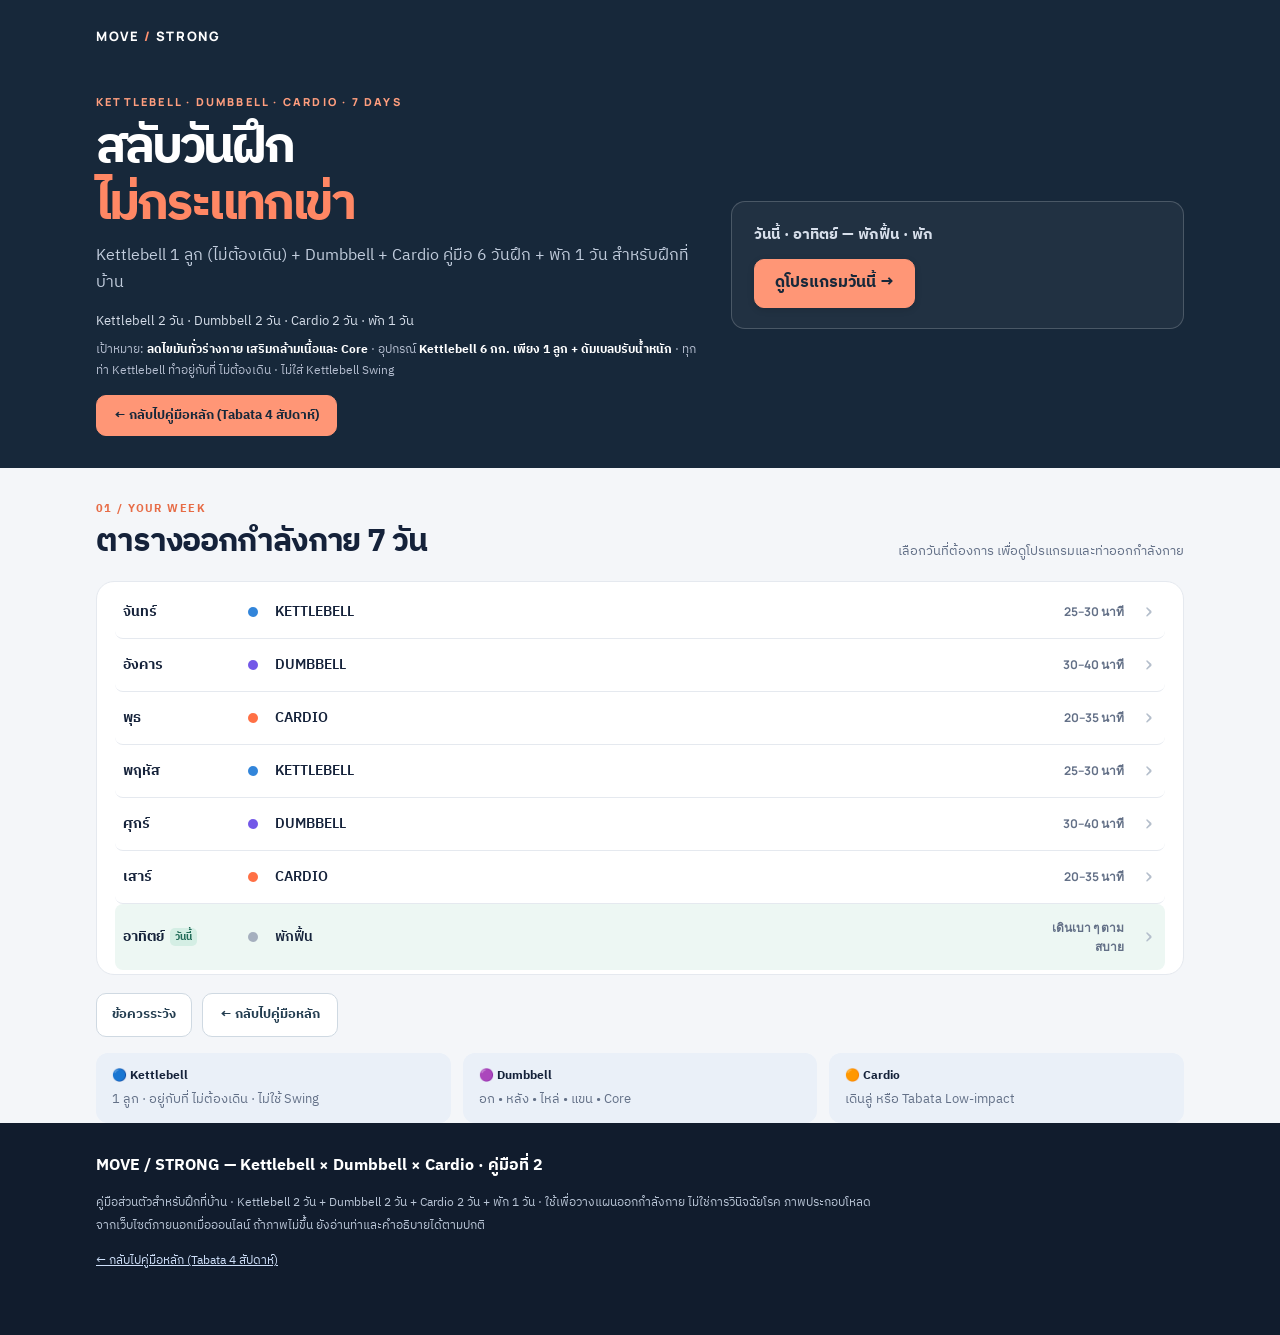
==== guide2.html @ 4c33f63f "feat: add Kettlebell/Dumbbell/Cardio guide page Reuse the main guide UI and styles for a second 7-da" ====
<!DOCTYPE html>
<html lang="th">
<head>
<meta charset="UTF-8"/>
<meta name="viewport" content="width=device-width, initial-scale=1"/>
<meta name="theme-color" content="#17283a"/>
<link rel="icon" type="image/svg+xml" href="favicon.svg"/>
<meta name="description" content="คู่มือ Kettlebell 1 ลูก (ไม่ต้องเดิน) × Dumbbell × Cardio แบบสลับวัน 6 วันฝึก + พัก 1 วัน พร้อมภาพท่า วิธีทำ และลิงก์แผนของวันนี้"/>
<title>KETTLEBELL 1 ลูก (ไม่ต้องเดิน) × DUMBBELL × CARDIO — คู่มือที่ 2</title>
<link rel="stylesheet" href="styles.css"/>
<style>
.mini-title{font-size:11px;font-weight:800;letter-spacing:.08em;text-transform:uppercase;color:#5b6c81;margin:12px 0 0}
.steps{margin:6px 0 0;padding-left:18px;font-size:12.5px;color:#485568;line-height:1.6}
.steps li{padding:2px 0}
.pill-teal{background:#e5f4f0;color:#1c6d63}
</style>
</head>
<body>
<header class="header"><div class="shell"><nav class="nav"><div class="brand">MOVE<span> / </span>STRONG</div><div class="navlinks"><a href="#weekly">ตารางสัปดาห์</a><a href="#kettlebell">Kettlebell</a><a href="#dumbbell">Dumbbell</a><a href="#cardio">Cardio</a><a href="index.html">← คู่มือหลัก</a></div></nav><div class="hero"><div class="hero-copy"><div class="eyebrow">KETTLEBELL · DUMBBELL · CARDIO · 7 DAYS</div><h1>สลับวันฝึก<br/><em>ไม่กระแทกเข่า</em></h1><p class="lead">Kettlebell 1 ลูก (ไม่ต้องเดิน) + Dumbbell + Cardio คู่มือ 6 วันฝึก + พัก 1 วัน สำหรับฝึกที่บ้าน</p><p class="weekly-summary">Kettlebell 2 วัน · Dumbbell 2 วัน · Cardio 2 วัน · พัก 1 วัน</p><div class="hero-bottom">เป้าหมาย: <b>ลดไขมันทั่วร่างกาย เสริมกล้ามเนื้อและ Core</b> · อุปกรณ์ <b>Kettlebell 6 กก. เพียง 1 ลูก + ดัมเบลปรับน้ำหนัก</b> · ทุกท่า Kettlebell ทำอยู่กับที่ ไม่ต้องเดิน · ไม่ใส่ Kettlebell Swing</div><a class="guide-link" href="index.html">← กลับไปคู่มือหลัก (Tabata 4 สัปดาห์)</a></div><div class="today-action" id="today-action" hidden><div class="today-label" id="today-label"></div><button type="button" class="today-button" id="today-button">ดูโปรแกรมวันนี้ →</button></div></div></div></header>
<main class="shell">
<div class="day-controls" id="day-controls" hidden><button type="button" class="back-button" id="back-to-week">← ตารางสัปดาห์</button></div>

<section class="section" id="weekly"><div class="section-heading"><div><div class="kicker">01 / Your week</div><h2>ตารางออกกำลังกาย 7 วัน</h2></div><div class="heading-note">เลือกวันที่ต้องการ เพื่อดูโปรแกรมและท่าออกกำลังกาย</div></div><div class="surface schedule"><a class="week-row" href="#kettlebell"><span class="wd">จันทร์<span class="today-badge" hidden>วันนี้</span></span><span class="dot blue"></span><span class="act">KETTLEBELL</span><span class="dur">25–30 นาที</span><span class="arrow" aria-hidden="true">›</span></a><a class="week-row" href="#dumbbell"><span class="wd">อังคาร<span class="today-badge" hidden>วันนี้</span></span><span class="dot violet"></span><span class="act">DUMBBELL</span><span class="dur">30–40 นาที</span><span class="arrow" aria-hidden="true">›</span></a><a class="week-row" href="#cardio"><span class="wd">พุธ<span class="today-badge" hidden>วันนี้</span></span><span class="dot orange"></span><span class="act">CARDIO</span><span class="dur">20–35 นาที</span><span class="arrow" aria-hidden="true">›</span></a><a class="week-row" href="#kettlebell"><span class="wd">พฤหัส<span class="today-badge" hidden>วันนี้</span></span><span class="dot blue"></span><span class="act">KETTLEBELL</span><span class="dur">25–30 นาที</span><span class="arrow" aria-hidden="true">›</span></a><a class="week-row" href="#dumbbell"><span class="wd">ศุกร์<span class="today-badge" hidden>วันนี้</span></span><span class="dot violet"></span><span class="act">DUMBBELL</span><span class="dur">30–40 นาที</span><span class="arrow" aria-hidden="true">›</span></a><a class="week-row" href="#cardio"><span class="wd">เสาร์<span class="today-badge" hidden>วันนี้</span></span><span class="dot orange"></span><span class="act">CARDIO</span><span class="dur">20–35 นาที</span><span class="arrow" aria-hidden="true">›</span></a><a class="week-row" href="#safety"><span class="wd">อาทิตย์<span class="today-badge" hidden>วันนี้</span></span><span class="dot gray"></span><span class="act">พักฟื้น</span><span class="dur">เดินเบา ๆ ตามสบาย</span><span class="arrow" aria-hidden="true">›</span></a></div><div class="home-links" id="home-links"><button type="button" data-info="safety">ข้อควรระวัง</button><a class="guide-link dark" href="index.html">← กลับไปคู่มือหลัก</a></div><div class="info-strip"><div class="mini"><b>🔵 Kettlebell</b><span>1 ลูก · อยู่กับที่ ไม่ต้องเดิน · ไม่ใช้ Swing</span></div><div class="mini"><b>🟣 Dumbbell</b><span>อก • หลัง • ไหล่ • แขน • Core</span></div><div class="mini"><b>🟠 Cardio</b><span>เดินลู่ หรือ Tabata Low-impact</span></div></div></section>

<section class="section" id="kettlebell"><div class="section-heading"><div><div class="kicker">02 / Monday & Thursday</div><h2>Kettlebell · จันทร์ / พฤหัส</h2></div><div class="heading-note">ใช้ Kettlebell 6 กก. เพียง 1 ลูก ทุกท่าทำอยู่กับที่ ไม่ต้องเดิน ไม่ใช้ Kettlebell Swing · 4 ท่า · 25–30 นาที</div></div><div class="tabata-summary"><div class="timing-card"><h3>กฎการเล่นวันเวท</h3><p><b>ก่อนเล่น:</b> วอร์มอัป 5 นาที เช่น เดินอยู่กับที่ หมุนไหล่ และทำ Hip Hinge เปล่า</p><p><b>ระหว่างเล่น:</b> พัก 60–90 วินาทีระหว่างเซต และ 60–90 วินาทีระหว่างท่า</p><p><b>น้ำหนัก:</b> เลือกให้จบเซตโดยยังเหลือแรงทำเพิ่มได้ราว 2 ครั้ง และควบคุมท่าได้</p><p><b>หลังเล่น:</b> ผ่อนจังหวะ 3–5 นาที ดื่มน้ำตามเหมาะสม</p></div><div class="round-card"><h3>วิธีนับเซตให้ตรงกัน</h3><p><b>ท่าสองข้าง:</b> Row หรือ Suitcase Hold ให้ทำขวาครบและซ้ายครบก่อน จึงนับเป็น 1 เซต</p><p><b>Dead Bug:</b> สลับแขนและขาตรงข้าม ขวา 1 + ซ้าย 1 = ข้างละ 1 ครั้ง</p><p><b>ทุกท่า:</b> ไม่ต้องรีบทำให้ครบเวลา หากปวดข้อหรือหลังผิดปกติให้หยุดท่านั้น</p></div></div><div class="cards"><article class="move-card" id="kb-1"><div class="photo"><div class="image-fallback"><span aria-hidden="true">🏋️</span><b>Goblet Squat</b></div><img loading="lazy" src="https://www.mensjournal.com/.image/NDI6MDAwMDAwMDAxMDc4NjQy/goblet-squat-1.jpg?io=1&amp;profile=default" alt="ภาพตัวอย่างท่า Goblet Squat" onerror="this.style.display='none'" referrerpolicy="no-referrer"/><a class="photo-credit" target="_blank" rel="noopener" href="https://www.mensjournal.com/health-fitness/the-only-functional-workout-you-ll-ever-need-20150303">ที่มาภาพ ↗</a></div><div class="move-body"><div class="index-line"><span class="move-index">1</span><span class="pill pill-violet">3 เซต × 10–12 ครั้ง</span><span class="pill pill-teal">ลง 2 วิ / ขึ้น 1–2 วิ</span></div><h3>Goblet Squat</h3><div class="subname">สควอตถือ Kettlebell หน้าอก</div><p class="mini-title">วิธีทำทีละขั้น</p><ol class="steps"><li>ยืนแยกเท้าประมาณความกว้างไหล่ ถือ Kettlebell 6 กก. ด้วยสองมือชิดหน้าอก</li><li>ดันสะโพกไปด้านหลัง งอเข่าและย่อตัวลงอย่างควบคุม</li><li>ดันพื้นกลับมายืนตรง แล้วเริ่มครั้งถัดไป</li></ol><p class="tip"><b>จุดที่ต้องระวัง</b> ย่อลึกเท่าที่เข่าไม่เจ็บ หลังอยู่แนวกลาง ไม่เด้งตัวตอนลุก</p></div></article><article class="move-card" id="kb-2"><div class="photo"><div class="image-fallback"><span aria-hidden="true">🌉</span><b>Kettlebell Glute Bridge</b></div><img loading="lazy" src="https://images-bonnier.imgix.net/files/ifo/production/20220830144707/bridge.jpg?auto=compress%2Cformat&amp;w=1024" alt="ภาพตัวอย่างท่า Kettlebell Glute Bridge" onerror="this.style.display='none'" referrerpolicy="no-referrer"/><a class="photo-credit" target="_blank" rel="noopener" href="https://iform.se/ga-ner-i-vikt/platt-mage/sanningen-om-den-platta-magen">ที่มาภาพ ↗</a></div><div class="move-body"><div class="index-line"><span class="move-index">2</span><span class="pill pill-violet">3 เซต × 12 ครั้ง</span><span class="pill pill-teal">ค้างด้านบน 2 วินาที</span></div><h3>Kettlebell Glute Bridge</h3><div class="subname">สะพานสะโพกพร้อมน้ำหนัก</div><p class="mini-title">วิธีทำทีละขั้น</p><ol class="steps"><li>นอนหงาย ชันเข่า เท้าวางเต็มพื้น และวาง Kettlebell บริเวณสะโพกโดยใช้มือจับไว้ตลอด</li><li>เกร็งกล้ามเนื้อก้นแล้วยกสะโพกขึ้น จนไหล่–สะโพก–เข่าอยู่ใกล้แนวเดียวกัน</li><li>ค้าง 2 วินาที หายใจตามปกติ แล้วลดสะโพกลงช้า ๆ</li></ol><p class="tip"><b>จุดที่ต้องระวัง</b> ใช้ผ้ารองบริเวณสะโพกได้ หากเจ็บเข่าหรือเอวให้เอาน้ำหนักออกก่อน ไม่แอ่นเอว</p></div></article><article class="move-card" id="kb-3"><div class="photo"><div class="image-fallback"><span aria-hidden="true">🧍</span><b>Suitcase Hold</b></div><img loading="lazy" src="https://programme.app/static/be707839c7429479380584673ba3e8fc/74fd5/kb_suitcase_hold.jpg" alt="ตัวอย่าง Suitcase Hold ยืนถือ Kettlebell 1 ลูกข้างลำตัวโดยไม่เดิน" onerror="this.style.display='none'" referrerpolicy="no-referrer"/><a class="photo-credit" target="_blank" rel="noopener" href="https://programme.app/resources/8-core-anti-rotation-exercises-to-add-to-your-workouts">ที่มาภาพ ↗</a></div><div class="move-body"><div class="index-line"><span class="move-index">3</span><span class="pill pill-violet">3 เซต × 20–30 วิ/ข้าง</span><span class="pill pill-teal">ขวา + ซ้าย = 1 เซต</span></div><h3>Suitcase Hold (ยืนถืออยู่กับที่)</h3><div class="subname">ถือ Kettlebell ข้างเดียวโดยยืนอยู่กับที่ ไม่ต้องเดิน</div><p class="mini-title">วิธีทำทีละขั้น</p><ol class="steps"><li>ยืนแยกเท้าประมาณความกว้างสะโพกบนพื้นราบ ยก Kettlebell 1 ลูกขึ้นถือด้วยมือขวาข้างลำตัว มือซ้ายปล่อยสบาย</li><li>ยืนนิ่ง ไม่ต้องก้าวเดิน รักษาไหล่ทั้งสองข้างให้เสมอกัน ตัวตรง และเกร็งหน้าท้องเพียงพอที่จะไม่เอียงตัว หายใจตามปกติ</li><li>ค้าง 20–30 วินาที แล้ววางลงอย่างควบคุม สลับไปถือด้วยมือซ้ายอีก 20–30 วินาที นับครบสองข้างเป็น 1 เซต</li></ol><p class="tip"><b>จุดที่ต้องระวัง</b> ไม่เอียงเอว ไม่ยักไหล่ ไม่กลั้นหายใจ หากปวดเอวให้หยุดหรือลดระยะเวลา ใช้พื้นที่แค่ยืนได้หนึ่งจุด</p></div></article><article class="move-card" id="kb-4"><div class="photo"><div class="image-fallback"><span aria-hidden="true">🦵</span><b>Standing Calf Raise</b></div><img loading="lazy" src="https://images.bonnier.cloud/files/ifo/production/6c.jpg?fit=crop&amp;max-h=630&amp;max-w=1200" alt="ตัวอย่าง Standing Calf Raise โดยถือ Kettlebell เพียง 1 ลูก" onerror="this.style.display='none'" referrerpolicy="no-referrer"/><a class="photo-credit" target="_blank" rel="noopener" href="https://iform.se/traning/onlinetraning/ovningar/hallyft-kettlebell-plus-size-traning">ที่มาภาพ ↗</a></div><div class="move-body"><div class="index-line"><span class="move-index">4</span><span class="pill pill-violet">2 เซต × 15 ครั้ง</span><span class="pill pill-teal">ค้างด้านบน 1 วินาที</span></div><h3>Standing Calf Raise</h3><div class="subname">เขย่งน่องถือ Kettlebell</div><p class="mini-title">วิธีทำทีละขั้น</p><ol class="steps"><li>ยืนบนพื้นเรียบ มือหนึ่งถือ Kettlebell อีกมือแตะผนังหรือโต๊ะมั่นคงเพื่อทรงตัว</li><li>ค่อย ๆ เขย่งส้นเท้าขึ้นโดยลงน้ำหนักที่หน้าเท้า</li><li>ค้าง 1 วินาที แล้วลดส้นลงช้า ๆ</li></ol><p class="tip"><b>จุดที่ต้องระวัง</b> ใช้ Kettlebell แค่ 1 ลูกและยืนบนพื้นเรียบทั้งสองเท้า มือว่างแตะผนังเพื่อทรงตัวได้ ไม่ล็อกเข่า</p></div></article></div><p class="flowline"><b>ลำดับ:</b> Goblet Squat → Kettlebell Glute Bridge → Suitcase Hold (ยืนถืออยู่กับที่) → Standing Calf Raise · พัก 60–90 วิระหว่างเซตและท่า · รวม 25–30 นาที</p></section>

<section class="section" id="dumbbell"><div class="section-heading"><div><div class="kicker">03 / Tuesday & Friday</div><h2>Dumbbell · อังคาร / ศุกร์</h2></div><div class="heading-note">ช่วงบนและ Core ใช้ดัมเบลปรับน้ำหนัก ไม่ต้องมีม้านั่ง · 5 ท่า · 30–40 นาที</div></div><div class="cards"><article class="move-card" id="db-1"><div class="photo"><div class="image-fallback"><span aria-hidden="true">💪</span><b>Dumbbell Floor Press</b></div><img loading="lazy" src="https://s.yimg.com/ny/api/res/1.2/JfT44n3sZjzqG4bWtDDLww--/YXBwaWQ9aGlnaGxhbmRlcjt3PTk2MDtoPTgzMDtjZj13ZWJw/https%3A/media.zenfs.com/en/men_s_journal_718/c9712bd3602afee0f9f8dc8306654353" alt="ภาพตัวอย่างท่า Dumbbell Floor Press" onerror="this.style.display='none'" referrerpolicy="no-referrer"/><a class="photo-credit" target="_blank" rel="noopener" href="https://www.yahoo.com/lifestyle/8-best-chest-exercises-dont-003837529.html">ที่มาภาพ ↗</a></div><div class="move-body"><div class="index-line"><span class="move-index">1</span><span class="pill pill-violet">3 เซต × 10–12 ครั้ง</span><span class="pill pill-teal">ขึ้น 1–2 วิ / ลง 2 วิ</span></div><h3>Dumbbell Floor Press</h3><div class="subname">ดันอกด้วยดัมเบลบนพื้น</div><p class="mini-title">วิธีทำทีละขั้น</p><ol class="steps"><li>นั่งถือดัมเบลไว้ใกล้หน้าอกแล้วเอนลงนอนหงายบนเสื่ออย่างระมัดระวัง</li><li>งอศอกให้ต้นแขนแตะพื้นเบา ๆ ตั้งข้อมือให้ตรง</li><li>ดันดัมเบลขึ้นเหนืออก แล้วลดลงช้า ๆ จนต้นแขนแตะพื้นอีกครั้ง</li></ol><p class="tip"><b>จุดที่ต้องระวัง</b> ไม่กางศอกออกตั้งฉากกับลำตัว ไม่แอ่นเอว และวางดัมเบลอย่างปลอดภัยเมื่อเสร็จ</p></div></article><article class="move-card" id="db-2"><div class="photo"><div class="image-fallback"><span aria-hidden="true">🏋️</span><b>One-arm Dumbbell Row</b></div><img loading="lazy" src="https://cdn.thehinh.com/2021/06/ingle-Arm-Dumbbell-Rows.webp" alt="ภาพตัวอย่างท่า One-arm Dumbbell Row" onerror="this.style.display='none'" referrerpolicy="no-referrer"/><a class="photo-credit" target="_blank" rel="noopener" href="https://www.thehinh.com/2021/06/bai-tap-lung-cho-nu-tai-nha.html">ที่มาภาพ ↗</a></div><div class="move-body"><div class="index-line"><span class="move-index">2</span><span class="pill pill-violet">3 เซต × 10–12 ครั้ง/ข้าง</span><span class="pill pill-teal">ค้างด้านบน 1 วินาที</span></div><h3>One-arm Dumbbell Row</h3><div class="subname">ดึงหลังด้วยดัมเบลทีละข้าง ไม่ใช้ม้านั่ง</div><p class="mini-title">วิธีทำทีละขั้น</p><ol class="steps"><li>ยืนแยกเท้าหน้า–หลังเล็กน้อย พับตัวจากสะโพก หลังอยู่แนวกลาง</li><li>ถือดัมเบลมือขวา มือซ้ายวางพยุงต้นขาหน้า โดยไม่ทิ้งน้ำหนักลงบนเข่าจนเจ็บ</li><li>ดึงศอกเข้าหาสะโพก ค้าง 1 วินาที ลดลงช้า ๆ แล้วทำครบขวาก่อนสลับซ้าย</li></ol><p class="tip"><b>จุดที่ต้องระวัง</b> ขวาครบ + ซ้ายครบ = 1 เซต ไม่บิดลำตัว หากเอวเริ่มเจ็บให้หยุดหรือใช้มือพยุงเคาน์เตอร์มั่นคง</p></div></article><article class="move-card" id="db-3"><div class="photo"><div class="image-fallback"><span aria-hidden="true">🙆</span><b>Seated Shoulder Press</b></div><img loading="lazy" src="https://miro.medium.com/v2/resize%3Afit%3A1240/1%2AcN6K6UGVsq5pTW5yvUxF4A.png" alt="ภาพตัวอย่างท่า Seated Shoulder Press" onerror="this.style.display='none'" referrerpolicy="no-referrer"/><a class="photo-credit" target="_blank" rel="noopener" href="https://medium.com/make-gym-easy/beginners-guide-to-dumbbell-workouts-shoulder-press-how-to-7dc0926699a1">ที่มาภาพ ↗</a></div><div class="move-body"><div class="index-line"><span class="move-index">3</span><span class="pill pill-violet">2 เซต × 10 ครั้ง</span><span class="pill pill-teal">ขึ้น 1–2 วิ / ลง 2 วิ</span></div><h3>Seated Shoulder Press</h3><div class="subname">ดันไหล่ในท่านั่ง</div><p class="mini-title">วิธีทำทีละขั้น</p><ol class="steps"><li>นั่งบนเก้าอี้แข็งแรง เท้าวางเต็มพื้น ถือดัมเบลระดับไหล่</li><li>ดันแขนขึ้นเหนือศีรษะอย่างควบคุม โดยไม่ต้องกระแทกดัมเบลชนกัน</li><li>ค่อย ๆ ลดกลับลงระดับไหล่แล้วเริ่มครั้งต่อไป</li></ol><p class="tip"><b>จุดที่ต้องระวัง</b> ไม่แอ่นเอว ไม่กลั้นหายใจ เลือกน้ำหนักที่ยกได้โดยไม่เบ่งหนัก</p></div></article><article class="move-card" id="db-4"><div class="photo"><div class="image-fallback"><span aria-hidden="true">💪</span><b>Hammer Curl</b></div><img loading="lazy" src="https://weriselatam.com/wp-content/uploads/2020/09/Curl-martillo.jpg" alt="ภาพตัวอย่างท่า Hammer Curl" onerror="this.style.display='none'" referrerpolicy="no-referrer"/><a class="photo-credit" target="_blank" rel="noopener" href="https://weriselatam.com/we-workout/como-hacer-crecer-los-biceps/">ที่มาภาพ ↗</a></div><div class="move-body"><div class="index-line"><span class="move-index">4</span><span class="pill pill-violet">2 เซต × 12 ครั้ง</span><span class="pill pill-teal">ขึ้น 1–2 วิ / ลง 2 วิ</span></div><h3>Hammer Curl</h3><div class="subname">งอแขนท่าถือค้อน</div><p class="mini-title">วิธีทำทีละขั้น</p><ol class="steps"><li>ยืนหรือนั่งตัวตรง ถือดัมเบลข้างตัวโดยให้ฝ่ามือหันเข้าหาลำตัว</li><li>งอข้อศอก ยกดัมเบลเข้าหาหัวไหล่โดยศอกอยู่ใกล้สีข้าง</li><li>ค่อย ๆ ลดแขนลงจนกลับตำแหน่งเริ่มต้น</li></ol><p class="tip"><b>จุดที่ต้องระวัง</b> ไม่เหวี่ยงหลังหรือโยกตัวช่วยยก หากทำไม่ได้ให้ลดน้ำหนัก</p></div></article><article class="move-card" id="db-5"><div class="photo"><div class="image-fallback"><span aria-hidden="true">🪲</span><b>Dead Bug</b></div><img loading="lazy" src="https://i0.wp.com/www.muscleandfitness.com/wp-content/uploads/2016/03/DeadBug_CR__ACE_.jpg?crop=1&amp;h=614&amp;quality=86&amp;strip=all&amp;w=1090" alt="ภาพตัวอย่างท่า Dead Bug" onerror="this.style.display='none'" referrerpolicy="no-referrer"/><a class="photo-credit" target="_blank" rel="noopener" href="https://www.muscleandfitness.com/workouts/full-body-exercises/the-deadbug-exercise-how-to-benefits-variations/">ที่มาภาพ ↗</a></div><div class="move-body"><div class="index-line"><span class="move-index">5</span><span class="pill pill-violet">2 เซต × 8–10 ครั้ง/ข้าง</span><span class="pill pill-teal">สลับซ้าย–ขวาทุกครั้ง</span></div><h3>Dead Bug</h3><div class="subname">ฝึกหน้าท้องและควบคุมหลัง</div><p class="mini-title">วิธีทำทีละขั้น</p><ol class="steps"><li>นอนหงาย ยกแขนชี้ขึ้น งอสะโพกและเข่าประมาณ 90 องศา</li><li>เหยียดแขนขวากับขาซ้ายออกช้า ๆ โดยไม่ให้เอวแอ่น</li><li>กลับท่าเริ่มต้น แล้วเหยียดแขนซ้ายกับขาขวา สลับต่อเนื่อง</li></ol><p class="tip"><b>จุดที่ต้องระวัง</b> ไม่ต้องเหยียดขาต่ำมาก หากหลังเริ่มแอ่นให้ลดระยะเคลื่อนไหว นับครบทั้งสองข้างจึงได้ข้างละ 1 ครั้ง</p></div></article></div><p class="flowline"><b>ลำดับ:</b> Dumbbell Floor Press → One-arm Dumbbell Row → Seated Shoulder Press → Hammer Curl → Dead Bug · พัก 60–90 วิระหว่างเซต · รวม 30–40 นาที</p></section>

<section class="section" id="cardio"><div class="section-heading"><div><div class="kicker">04 / Wednesday & Saturday</div><h2>Cardio · พุธ / เสาร์</h2></div><div class="heading-note">เลือกเดินลู่หรือ Tabata Low-impact อย่างใดอย่างหนึ่งตามสภาพเข่าในวันนั้น</div></div><div class="surface walkcard"><div><div class="walk-kicker">Option A · เดินลู่ 25–35 นาที · ความเร็วหลัก</div><div class="walk-big">3.5 <small>km/h</small></div><div class="walk-small">ความชันเริ่ม 0% · ไม่ต้องใส่ถุงทรายข้อเท้า</div></div><div><ol class="walk-steps"><li><b>วอร์ม 5 นาที</b> — ความเร็ว 2.5–3.0 km/h</li><li><b>เดินหลัก 15–25 นาที</b> — เริ่มที่ 3.5 km/h แล้วเพิ่มตามระดับความเหนื่อยและความสบายของเข่า</li><li><b>คูลดาวน์ 5 นาที</b> — ความเร็ว 2.5–3.0 km/h</li></ol><p class="walk-small">พักระหว่างเซตและเปลี่ยนท่า 60–90 วินาที หากปวดข้อหรือหลังผิดปกติให้หยุดท่านั้น</p></div></div><div class="tabata-summary"><div class="timing-card"><h3>Option B · Tabata Low-impact 20/10</h3><div class="timing-digits"><span class="big-timing work">20<span style="font-size:.38em">s</span></span><span class="separator">/</span><span class="big-timing rest">10<span style="font-size:.38em">s</span></span></div><p>ทำท่าละ 20 วินาที แล้วพัก 10 วินาที ก่อนเปลี่ยนท่า จนครบ 4 ท่า แล้ววนอีกครั้ง = 1 รอบ 4 นาที</p></div><div class="round-card"><h3>วิธีจัดทั้งเซสชัน</h3><div class="rounds"><div class="r">5' วอร์ม</div><div class="r">4' × 2–3</div><div class="r">90" พักรอบ</div><div class="r">5' คูลดาวน์</div></div><p>ทำ 2–3 รอบ พักระหว่างรอบ 90 วินาที · ช่วงแรกใช้ระดับเหนื่อย 6–7/10 ไม่ใช่เร่งสุดแรง</p></div></div><p class="flowline"><b>ลำดับ 8 ช่วง:</b> Shadow Boxing → Step Touch → Fast March → Low-impact Jack → Shadow Boxing → Step Touch → Fast March → Low-impact Jack = 4 นาทีต่อรอบ</p><div class="cards"><article class="move-card" id="cardio-1"><div class="photo"><div class="image-fallback"><span aria-hidden="true">🥊</span><b>Shadow Boxing</b></div><img loading="lazy" src="https://www.dmoose.com/cdn/shop/articles/1_ae36aa9c-b204-4c4e-9516-e579152e3436.jpg?v=1653566963" alt="ภาพตัวอย่างท่า Shadow Boxing" onerror="this.style.display='none'" referrerpolicy="no-referrer"/><a class="photo-credit" target="_blank" rel="noopener" href="https://www.dmoose.com/blogs/biceps/shadow-boxing-drill">ที่มาภาพ ↗</a></div><div class="move-body"><div class="index-line"><span class="move-index">1</span><span class="pill pill-coral">20 วินาที</span><span class="pill pill-teal">พัก 10 วินาที</span></div><h3>Shadow Boxing</h3><div class="subname">ชกมวยลม</div><p class="mini-title">วิธีทำทีละขั้น</p><ol class="steps"><li>ยืนก้าวเท้าเล็กน้อย ยกหมัดทั้งสองใกล้ระดับคาง</li><li>ออกหมัดตรงซ้ายและขวาสลับกัน ดึงหมัดกลับทุกครั้ง</li><li>เพิ่มความเร็วของแขนโดยที่เท้ายังอยู่กับพื้นและลำตัวมั่นคง</li></ol><p class="tip"><b>จุดที่ต้องระวัง</b> ไม่ถือดัมเบลระหว่างชก ไม่บิดหัวเข่าหรือเอวแรง ๆ</p></div></article><article class="move-card" id="cardio-2"><div class="photo"><div class="image-fallback"><span aria-hidden="true">↔️</span><b>Step Touch</b></div><img loading="lazy" src="https://s3.amazonaws.com/prod.skimble/assets/2742516/image_iphone.jpg" alt="ภาพตัวอย่างท่า Step Touch" onerror="this.style.display='none'" referrerpolicy="no-referrer"/><a class="photo-credit" target="_blank" rel="noopener" href="https://www.skimble.com/exercises/85896-step-touch-how-to-do-exercise">ที่มาภาพ ↗</a></div><div class="move-body"><div class="index-line"><span class="move-index">2</span><span class="pill pill-coral">20 วินาที</span><span class="pill pill-teal">พัก 10 วินาที</span></div><h3>Step Touch</h3><div class="subname">ก้าวข้างสลับซ้าย–ขวา</div><p class="mini-title">วิธีทำทีละขั้น</p><ol class="steps"><li>ยืนตัวตรง ก้าวเท้าขวาออกด้านข้างหนึ่งช่วงก้าว</li><li>นำเท้าซ้ายมาแตะใกล้เท้าขวา แล้วก้าวเท้าซ้ายออกอีกด้าน</li><li>ทำซ้ำเป็นจังหวะ พร้อมแกว่งแขนช่วยให้หัวใจเต้นเร็วขึ้น</li></ol><p class="tip"><b>จุดที่ต้องระวัง</b> ไม่กระโดด ไม่ย่อลึก และลดความกว้างก้าวหากเข่าไม่สบาย</p></div></article><article class="move-card" id="cardio-3"><div class="photo"><div class="image-fallback"><span aria-hidden="true">🚶</span><b>Fast March</b></div><img loading="lazy" src="https://static.wixstatic.com/media/1836ac_6f4b399cb29b4e2d80bef3cad9ccad1b~mv2.jpg/v1/fill/w_1470%2Ch_980%2Cal_c%2Cq_85%2Cusm_0.66_1.00_0.01%2Cenc_avif%2Cquality_auto/1836ac_6f4b399cb29b4e2d80bef3cad9ccad1b~mv2.jpg" alt="ภาพตัวอย่างท่า Fast March" onerror="this.style.display='none'" referrerpolicy="no-referrer"/><a class="photo-credit" target="_blank" rel="noopener" href="https://www.trainwithdaveoc.com/blog/5-low-impact-cardio-moves-for-small-spaces">ที่มาภาพ ↗</a></div><div class="move-body"><div class="index-line"><span class="move-index">3</span><span class="pill pill-coral">20 วินาที</span><span class="pill pill-teal">พัก 10 วินาที</span></div><h3>Fast March</h3><div class="subname">เดินเร็วอยู่กับที่</div><p class="mini-title">วิธีทำทีละขั้น</p><ol class="steps"><li>ยืนตัวตรง เริ่มเดินย่ำเท้าอยู่กับที่</li><li>สลับยกเท้าขวา–ซ้ายให้เร็วขึ้น พร้อมแกว่งแขน</li><li>ยกเข่าแค่ระดับที่เข่าไม่เจ็บ ไม่ต้องยกสูงเหมือนภาพ</li></ol><p class="tip"><b>จุดที่ต้องระวัง</b> ลดความเร็วหรือความสูงของเข่าเมื่อรู้สึกกระแทกหรือเจ็บ</p></div></article><article class="move-card" id="cardio-4"><div class="photo"><div class="image-fallback"><span aria-hidden="true">🙆</span><b>Low-impact Jack</b></div><img loading="lazy" src="https://hips.hearstapps.com/hmg-prod/images/side-side-step-jack-64e78fd9ce02b.jpeg?crop=0.787xw%3A0.934xh%3B0.0782xw%2C0.0665xh&amp;resize=980%3A%2A" alt="ภาพตัวอย่างท่า Low-impact Jack" onerror="this.style.display='none'" referrerpolicy="no-referrer"/><a class="photo-credit" target="_blank" rel="noopener" href="https://www.runnersworld.com/training/a62490291/best-aerobic-exercises-for-seniors/">ที่มาภาพ ↗</a></div><div class="move-body"><div class="index-line"><span class="move-index">4</span><span class="pill pill-coral">20 วินาที</span><span class="pill pill-teal">พัก 10 วินาที</span></div><h3>Low-impact Jack</h3><div class="subname">ก้าวออกข้างพร้อมยกแขน ไม่กระโดด</div><p class="mini-title">วิธีทำทีละขั้น</p><ol class="steps"><li>ยืนเท้าชิดพอสบาย แขนอยู่ด้านข้าง</li><li>ก้าวเท้าขวาออกข้าง พร้อมยกแขนทั้งสองขึ้นเหนือศีรษะ</li><li>ก้าวเท้าขวากลับแล้วลดแขน จากนั้นทำกับเท้าซ้าย</li></ol><p class="tip"><b>จุดที่ต้องระวัง</b> ก้าวทีละข้าง เท้าไม่ลอยพร้อมกัน ไม่ใช่ Jumping Jack แบบกระโดด</p></div></article></div></section>

<section class="section" id="safety"><div class="section-heading"><div><div class="kicker">05 / Form & Safety</div><h2>ข้อควรจำก่อนเริ่ม</h2></div><div class="heading-note">เข่า · หลัง · ความดัน · เป้าหมายลดพุง</div></div><div class="surface safety"><h3>เข้มข้นได้ โดยไม่ต้องฝืนข้อเข่าและเอว</h3><ul><li><b>🦵 เข่า:</b> ทำ Squat ได้ แต่ย่อเท่าที่ไม่เจ็บ ไม่กระโดด และไม่ฝืนอาการปวดที่เพิ่มขึ้น หากมีเข่าบวม ล็อก หรือทรุดควรหยุดฝึกและรับการประเมิน</li><li><b>🧍 หลัง:</b> ยังไม่ใส่ Kettlebell Swing เพราะเคยปวดเอวจากท่านี้ รักษาหลังแนวกลาง ไม่เหวี่ยงน้ำหนัก หากมีอาการปวดแปลบหรือปวดร้าวให้หยุด</li><li><b>🫀 ความดัน:</b> หายใจออกตอนออกแรง หลีกเลี่ยงการกลั้นหายใจยกหนักหรือทำจนหมดแรง หากเจ็บหน้าอก เวียนศีรษะ หรือเหนื่อยผิดปกติ ให้หยุดและรับการประเมินทางการแพทย์</li><li><b>📉 เป้าหมายลดพุง:</b> การฝึก Core ช่วยเสริมกล้ามเนื้อ แต่การลดไขมันหน้าท้องต้องลดไขมันโดยรวมร่วมกับอาหารที่เหมาะสม ไม่จำเป็นต้อง Sit-up หรือใช้ Ab Roller ทุกวัน</li><li><b>🖼️ รูปประกอบ:</b> ใช้ภาพจากเว็บไซต์ออกกำลังกายจริงที่ลิงก์ไว้ใต้ภาพ โดยรูปบางภาพอาจแสดงท่าลึกกว่า ใช้ลูกน้ำหนักมากกว่า หรือใช้อุปกรณ์ต่างจากของคุณ ให้ยึดวิธีทำและข้อควรระวังในคู่มือนี้เป็นหลัก</li></ul></div><div class="hint">ความหนัก Tabata ในแผนนี้หมายถึงการใช้รูปแบบเวลา 20/10 ไม่ใช่การเร่งสุดแรง 100% และให้ยึดภาพรวมแผน 6 วันฝึก + พัก 1 วันเป็นหลัก</div></section>
</main>
<footer class="footer"><div class="shell"><b>MOVE / STRONG — Kettlebell × Dumbbell × Cardio · คู่มือที่ 2</b><p>คู่มือส่วนตัวสำหรับฝึกที่บ้าน · Kettlebell 2 วัน + Dumbbell 2 วัน + Cardio 2 วัน + พัก 1 วัน · ใช้เพื่อวางแผนออกกำลังกาย ไม่ใช่การวินิจฉัยโรค ภาพประกอบโหลดจากเว็บไซต์ภายนอกเมื่อออนไลน์ ถ้าภาพไม่ขึ้น ยังอ่านท่าและคำอธิบายได้ตามปกติ</p><p class="sources"><a href="index.html">← กลับไปคู่มือหลัก (Tabata 4 สัปดาห์)</a></p></div></footer>
<script src="guide2.js"></script>
</body></html>
---- styles.css ----
@import url('https://fonts.googleapis.com/css2?family=IBM+Plex+Sans+Thai:wght@400;500;600;700&family=Manrope:wght@500;600;700;800&display=swap');
:root{--navy:#111c2d;--ink:#15223a;--muted:#637087;--bg:#f4f6f9;--paper:#fff;--line:#e5e9ef;--orange:#ff7045;--v:#7358e8;--blue:#3285da;--green:#1e987b;--radius:18px}
*{box-sizing:border-box}html{scroll-behavior:smooth}body{margin:0;background:var(--bg);font-family:'IBM Plex Sans Thai',system-ui,sans-serif;color:var(--ink);line-height:1.68;-webkit-font-smoothing:antialiased}button,input,select{font:inherit}a{color:inherit;text-decoration:none}button{cursor:pointer}strong,b{font-weight:700}button:focus-visible,a:focus-visible,input:focus-visible{outline:3px solid #ffae8d;outline-offset:3px}
.shell{max-width:1140px;margin:auto;padding:0 26px}.header{background:#101b2e;color:#fff;position:relative;overflow:hidden}.header::before{content:'';position:absolute;width:570px;height:570px;right:-165px;top:-220px;background:radial-gradient(circle,#ff704544,transparent 70%);pointer-events:none}.header::after{content:'';position:absolute;width:500px;height:500px;left:-170px;bottom:-350px;background:radial-gradient(circle,#6c68ee32,transparent 65%)}.nav{display:flex;justify-content:space-between;align-items:center;padding:26px 0;position:relative;z-index:1}.brand{font-family:Manrope,sans-serif;letter-spacing:.12em;font-size:13px;font-weight:800}.brand span{color:#ff9270}.navlinks{display:flex;gap:18px;color:#c4cbd9;font-size:12px}.navlinks a:hover{color:white}
.hero{padding:48px 0 70px;position:relative;z-index:1}.eyebrow{font:800 11px Manrope,sans-serif;letter-spacing:.2em;text-transform:uppercase;color:#ff9e7e}.hero h1{font-size:clamp(38px,6vw,70px);line-height:1.14;letter-spacing:-.06em;margin:18px 0 16px;max-width:770px}.hero h1 em{color:#ff8764;font-style:normal}.lead{color:#c1ccdc;max-width:620px;font-size:16px;margin:0}.stats{display:flex;flex-wrap:wrap;gap:10px;margin:28px 0 0}.stat{border:1px solid #ffffff24;background:#ffffff0b;backdrop-filter:blur(6px);padding:13px 20px;border-radius:14px;min-width:146px}.stat .k{display:block;font:800 23px Manrope,sans-serif}.stat .l{display:block;font-size:11px;color:#bec6d6;margin-top:1px}.hero-bottom{margin-top:27px;font-size:12px;color:#b4bdcf}.hero-bottom b{color:white}
main{padding-bottom:70px}.section{margin-top:44px;scroll-margin-top:20px}.section-heading{display:flex;align-items:end;justify-content:space-between;gap:16px;margin-bottom:18px}.kicker{font-size:11px;font-weight:700;color:#e76c47;letter-spacing:.13em;text-transform:uppercase}.section h2{margin:3px 0 0;font-size:clamp(25px,3vw,32px);letter-spacing:-.035em;line-height:1.3}.heading-note{color:var(--muted);font-size:13px;max-width:390px;text-align:right}.surface{border:1px solid var(--line);background:white;box-shadow:0 8px 30px #1b355008;border-radius:var(--radius)}.schedule{padding:6px 22px}.week-row{display:grid;grid-template-columns:90px 12px 1fr 110px 15px;gap:15px;align-items:center;padding:14px 8px;border-bottom:1px solid var(--line);transition:background .2s}.week-row:last-child{border:0}.week-row:hover{background:#f6f8fc}.wd{font-size:14px;font-weight:700}.act{font-size:14px;font-weight:600}.dur{font:700 12px Manrope,sans-serif;color:var(--muted);text-align:right}.dot{width:10px;height:10px;border-radius:50%}.dot.orange{background:var(--orange)}.dot.violet{background:var(--v)}.dot.blue{background:var(--blue)}.dot.gray{background:#a5afbe}.arrow{color:#b4becb}
.info-strip{display:grid;grid-template-columns:repeat(3,1fr);gap:12px;margin-top:16px}.mini{background:#eaf0f8;border-radius:12px;padding:13px 16px;font-size:13px}.mini b{display:block;font-size:12px;margin-bottom:3px}.mini span{color:var(--muted)}
.tabata-summary{display:grid;grid-template-columns:1.05fr .95fr;gap:18px;margin-bottom:18px}.timing-card{background:#17273e;color:white;padding:24px;border-radius:18px}.timing-card h3{margin:0 0 12px;font-size:17px}.timing-digits{display:flex;align-items:center;gap:10px;margin-bottom:10px}.big-timing{font:800 clamp(25px,4vw,42px) Manrope,sans-serif}.separator{font-size:23px;color:#76869a}.timing-card .work{color:#ff9270}.timing-card .rest{color:#8fd9ca}.timing-card p{color:#c4cede;font-size:12px;margin:8px 0 0}.round-card{padding:23px;background:white;border:1px solid var(--line);border-radius:18px}.round-card h3{margin:0 0 11px;font-size:17px}.rounds{display:flex;align-items:center;gap:8px;margin:14px 0}.rounds .r{flex:1;text-align:center;padding:9px 6px;background:#f7f7fb;border:1px solid #ececf6;border-radius:9px;font:800 13px Manrope,sans-serif}.round-card p{font-size:12px;color:var(--muted);margin-bottom:0}
.hint{padding:14px 18px;background:#fff5ee;border:1px solid #ffe2d1;border-left:4px solid var(--orange);border-radius:13px;color:#75472e;font-size:13px;margin:16px 0}.hintsafe{background:#f0f8f6;border-color:#cde8df;border-left-color:var(--green);color:#285f51}
.cards{display:grid;grid-template-columns:repeat(2,minmax(0,1fr));gap:16px}.move-card{display:flex;min-height:200px;border-radius:17px;background:#fff;overflow:hidden;border:1px solid var(--line);box-shadow:0 8px 22px #16345106}.photo{width:41%;min-width:41%;position:relative;overflow:hidden;background:linear-gradient(135deg,#e4edfc,#e5f4ef);min-height:200px}.photo img{width:100%;height:100%;display:block;object-fit:contain;position:absolute;inset:0;z-index:1}.image-fallback{position:absolute;inset:0;display:flex;flex-direction:column;align-items:center;justify-content:center;gap:10px;text-align:center;padding:14px}.image-fallback span{font-size:55px;filter:grayscale(.15)}.image-fallback b{font:700 12px Manrope,sans-serif;color:#5b6c81}.photo-credit{position:absolute;bottom:8px;right:8px;background:#15223adf;color:white;font-size:10px;z-index:2;border-radius:5px;padding:3px 7px}.move-body{padding:20px 19px;flex:1}.index-line{display:flex;gap:10px;align-items:center;flex-wrap:wrap}.move-index{display:flex;align-items:center;justify-content:center;width:28px;height:28px;border:1px solid #dde2ec;border-radius:8px;color:#6b7487;font:800 13px Manrope,sans-serif}.pill{display:inline-block;padding:4px 10px;border-radius:20px;font:800 11px Manrope,sans-serif;white-space:nowrap}.pill-coral{background:#fff0e9;color:#d9633f}.pill-violet{background:#efeafd;color:#674fd1}.move-card h3{font:800 17px/1.25 Manrope,system-ui,sans-serif;letter-spacing:-.03em;margin:12px 0 2px}.subname{font-size:12px;font-weight:600;color:var(--muted)}.move-body p{font-size:12.5px;color:#485568;line-height:1.65;margin:12px 0 0}.move-body .tip{padding-top:9px;border-top:1px dashed #dde3ec;color:#75659e}
.flowline{font-size:12px;color:#556277;letter-spacing:.01em;margin:13px 0 0}.flowline b{color:#253756}.timer{background:#101c2e;color:white;padding:25px;border-radius:20px;display:grid;grid-template-columns:1fr 1fr;gap:28px;align-items:center;box-shadow:0 20px 45px #15223a1a;margin:18px 0 12px}.timer-left{display:flex;flex-direction:column;align-items:start}.timer-eyebrow{letter-spacing:.15em;text-transform:uppercase;font:800 11px Manrope,sans-serif;color:#f5a08a}.timer-name{font-size:18px;font-weight:700;min-height:31px;margin:8px 0 0}.timer-count{font:800 clamp(65px,9vw,110px)/1 Manrope,sans-serif;letter-spacing:-.07em;margin:9px 0}.timer-stage{font-size:13px;color:#b5c0d1}.timer-btns{display:flex;flex-wrap:wrap;gap:9px;margin:20px 0 0}.btn{border:0;border-radius:11px;padding:12px 18px;background:#ff7954;color:white;font-weight:800;font-size:13px}.btn.secondary{background:#304057;color:#e6ecf5}.timer-right{border-left:1px solid #ffffff22;padding-left:25px}.timer-right label{display:block;margin-bottom:7px;color:#c2cbd8;font-size:12px}.timer-right select{width:100%;background:#25334a;border:1px solid #42536b;color:white;border-radius:9px;padding:10px;margin-bottom:16px}.timer-right .status{font-size:12px;color:#d8deeb;min-height:39px}.progress{height:8px;background:#314057;border-radius:10px;overflow:hidden;margin-top:12px}.progress>div{height:100%;width:0%;background:#ff7954;transition:width .4s}.timer-small{font-size:11px;color:#acb9cc;margin:10px 0 0}
.training-notes{display:grid;grid-template-columns:repeat(3,1fr);gap:12px;margin:16px 0}.training-note{background:#f1edff;border-radius:13px;padding:15px;color:#5b4c92;font-size:12px}.training-note b{display:block;font-size:14px;color:#2c2456;margin-bottom:4px}.walkcard{display:grid;grid-template-columns:1fr 1.25fr;gap:25px;align-items:center;padding:27px}.walk-big{font:800 48px/1 Manrope,sans-serif;letter-spacing:-.05em;color:#1b4677}.walk-big small{font-size:16px;color:#6182a6;letter-spacing:0}.walk-kicker{font-size:12px;color:#6e7c92;margin-bottom:8px}.walk-steps{margin:0;padding-left:20px}.walk-steps li{padding:7px 0;font-size:13px}.walk-steps b{color:#2c6299}.walk-small{font-size:12px;color:#5b6f84;margin-top:13px}.progression{display:grid;grid-template-columns:repeat(4,1fr);gap:13px}.week-box{padding:18px;border-radius:14px;background:#fff;border:1px solid var(--line)}.week-box .label{font:800 13px Manrope,sans-serif;color:#e66c4d}.week-box b{display:block;font-size:14px;margin:8px 0 5px}.week-box p{font-size:12px;color:#66758b;margin:0}.safety{padding:20px 24px}.safety h3{margin:0 0 9px;font-size:16px}.safety ul{margin:0;padding-left:20px;font-size:13px;color:#4a5a6d}.safety li{margin:7px 0}.footer{background:#111c2d;color:#b9c5d6;padding:30px 0 50px}.footer b{color:white}.footer p{max-width:790px;font-size:12px;line-height:1.9}.sources a{color:#cfe0fa;text-decoration:underline}.action-bar{display:flex;gap:10px;flex-wrap:wrap;margin-top:20px}.action-bar button{border:1px solid #cfd8e4;background:white;padding:9px 15px;border-radius:9px;font-size:12px;color:#34465a}.checkline{display:flex;gap:9px;align-items:center;margin-top:14px;color:#536279;font-size:12px}.checkline input{width:17px;height:17px;accent-color:#f26f4c}.section-divider{height:1px;background:var(--line);margin-top:28px}
@media(max-width:850px){.cards{grid-template-columns:1fr}.photo{width:36%;min-width:36%}.tabata-summary{grid-template-columns:1fr 1fr}.navlinks{display:none}.progression{grid-template-columns:repeat(2,1fr)}}
@media(max-width:620px){.shell{padding:0 16px}.nav{padding:19px 0}.hero{padding:38px 0 48px}.hero h1{font-size:40px}.lead{font-size:14px}.stats{gap:8px}.stat{padding:10px 12px;min-width:calc(33.33% - 7px)}.stat .k{font-size:18px}.stat .l{font-size:9px}.section{margin-top:32px}.section-heading{display:block}.heading-note{text-align:left;margin-top:7px}.schedule{padding:5px 10px}.week-row{grid-template-columns:60px 8px 1fr 78px;gap:9px;padding:12px 4px}.week-row .arrow{display:none}.wd,.act{font-size:12px}.dur{font-size:10px}.info-strip,.training-notes{grid-template-columns:1fr}.tabata-summary{grid-template-columns:1fr}.cards{grid-template-columns:1fr}.move-card{min-height:180px}.move-body{padding:15px 13px}.photo{width:36%;min-width:36%;min-height:180px}.move-body h3{font-size:15px;margin-top:9px}.move-body p{font-size:11.5px;margin-top:9px}.move-index{width:23px;height:23px}.pill{font-size:10px}.timer{grid-template-columns:1fr;gap:16px;padding:20px}.timer-right{border-left:0;padding-left:0;border-top:1px solid #ffffff22;padding-top:20px}.walkcard{grid-template-columns:1fr;gap:14px}.walk-big{font-size:42px}.progression{grid-template-columns:repeat(2,1fr);gap:9px}.week-box{padding:13px}.week-box p{font-size:11px}.image-fallback span{font-size:38px}}
@media print{body{background:white;color:black}.header{background:#fff!important;color:#17233a;padding-bottom:0}.header::before,.header::after{display:none}.eyebrow,.hero h1 em{color:#a14935}.lead,.hero-bottom{color:#434a59}.stat{background:white;border-color:#cfd5e0}.stat .l{color:#555}.navlinks,.timer,.action-bar,.photo-credit{display:none!important}.section{break-inside:avoid}.move-card{break-inside:avoid;box-shadow:none}.cards{grid-template-columns:1fr 1fr}.section-heading{page-break-after:avoid}.footer{background:white;color:#444}}

.floating-timer[hidden]{display:none}.floating-timer{position:fixed;z-index:100;bottom:16px;left:50%;transform:translateX(-50%);width:min(520px,calc(100% - 24px));display:flex;align-items:center;gap:14px;padding:10px 14px;background:#101c2e;color:white;border:1px solid #42536b;border-radius:14px;box-shadow:0 8px 30px #0004}.floating-info{flex:1;min-width:0}.floating-info span{display:block;font-size:10px;color:#f5a08a}.floating-info strong{display:block;font-size:14px;overflow:hidden;text-overflow:ellipsis;white-space:nowrap}.floating-count{font:800 32px/1 Manrope,sans-serif;min-width:45px;text-align:center}.floating-timer .btn{white-space:nowrap;padding:9px 14px}@media(max-width:620px){.floating-timer{bottom:max(8px,env(safe-area-inset-bottom));gap:8px}.floating-info strong{font-size:12px}.floating-count{font-size:27px}.floating-timer .btn{padding:9px}}@media print{.floating-timer{display:none!important}}

.floating-timer{width:min(660px,calc(100% - 24px));padding:16px;gap:16px;flex-wrap:wrap}.floating-info span{font-size:12px}.floating-info strong{font-size:17px;white-space:normal}.floating-count{font-size:46px;min-width:62px}.floating-buttons{display:flex;gap:8px}.floating-timer .btn{padding:10px 14px}.floating-timer .btn:disabled{opacity:.45;cursor:default}@media(max-width:620px){.floating-timer{gap:10px;padding:12px}.floating-info strong{font-size:15px}.floating-count{font-size:40px}.floating-buttons{width:100%}.floating-buttons .btn{flex:1;padding:9px 4px}}

/* Day navigation and focused workout */
[hidden]{display:none!important}.header::before,.header::after{display:none}.header{background:#17283a}.hero{padding:28px 0 38px}.hero h1{font-size:clamp(34px,5vw,52px);margin:12px 0}.stats{margin-top:20px}.navlinks{display:none}.section{margin-top:32px}.surface,.move-card{box-shadow:none}.schedule{padding:4px 18px}.week-row{border-radius:8px}.day-controls{display:flex;justify-content:space-between;gap:12px;align-items:center;margin:24px 0 0}.back-button,.focus-button,.home-links button{border:1px solid #cfd9e2;border-radius:10px;background:#fff;color:#233d50;font-weight:700;padding:10px 15px}.focus-button{background:#24745f;color:#fff;border-color:#24745f}.home-links{display:flex;gap:10px;flex-wrap:wrap;margin-top:24px}.home-links button{font-size:13px}.view-active .hero{display:none}.view-active .nav{padding:16px 0}.view-active .day-controls+.home-links{display:none}.focus-exercise{display:grid;grid-template-columns:minmax(0,1fr) minmax(0,1fr);gap:20px;background:white;border:1px solid var(--line);border-radius:18px;padding:18px;margin:18px 0}.focus-image{min-height:220px;background:#f4f6f9;border-radius:12px;display:flex;align-items:center;justify-content:center;overflow:hidden}.focus-image img{display:block;max-width:100%;max-height:300px;object-fit:contain}.focus-copy{align-self:center}.focus-copy span{color:#24745f;font-size:12px;font-weight:700}.focus-copy h3{margin:8px 0;font-size:22px}.focus-copy p{margin:0;color:#485568}.focus-active #timer{margin-top:20px}.focus-active #timer .section-heading{display:none}.focus-active .timer{margin-top:12px}.focus-active .timer-right{display:none}.focus-active .timer{grid-template-columns:1fr}.focus-active .timer-left{align-items:center;text-align:center}.focus-active .timer-btns{justify-content:center}.focus-active .floating-timer{display:none!important}
@media(max-width:620px){.focus-exercise{grid-template-columns:1fr;gap:12px;padding:12px}.focus-image{min-height:150px;max-height:210px}.focus-image img{max-height:210px}.focus-copy h3{font-size:18px}.day-controls{margin-top:16px}.focus-active .timer{padding:16px}.focus-active .timer-count{font-size:64px}.focus-active .timer-btns{margin-top:10px}.focus-active .timer-name{margin-top:4px}}
@media print{.day-controls,.home-links{display:none!important}}

.focus-progress{display:none;width:min(100%,360px);height:8px;background:#314057;border-radius:10px;overflow:hidden;margin-top:12px}.focus-active .focus-progress{display:block}.focus-progress>div{height:100%;width:0;background:#ff7954;transition:width .4s}

.focus-active .timer-right{display:block;border:0;border-top:1px solid #ffffff22;padding:16px 0 0}.focus-active .timer-right .status,.focus-active .timer-right .progress,.focus-active .timer-small{display:none}.focus-active .timer-right select{margin-bottom:10px}.floating-timer{display:none!important}

/* ให้ภาพท่าเด่นกว่าตัวเลขเวลาในโหมดฝึก */
.focus-active .focus-image{min-height:300px}.focus-active .focus-image img{max-height:300px}@media(max-width:620px){.focus-active .focus-image{min-height:260px;max-height:340px}.focus-active .focus-image img{max-height:340px}}

/* ขยายภาพท่าให้ใช้ความกว้างของการ์ด */
.focus-active .focus-exercise{grid-template-columns:1fr}.focus-active .focus-image{width:100%;height:clamp(320px,55vw,560px);max-height:none}.focus-active .focus-image img{width:100%;height:100%;max-width:none;max-height:none;object-fit:contain}.focus-active .focus-copy{padding:0 4px}@media(max-width:620px){.focus-active .focus-image{height:clamp(300px,85vw,480px);max-height:none}.focus-active .focus-image img{max-height:none}}

/* ลดช่องว่างแนวตั้งของการ์ดเวลาเล็กน้อย */
.focus-active .timer{padding-top:16px;padding-bottom:16px;gap:16px}.focus-active .timer-count{margin:5px 0}.focus-active .timer-btns{margin-top:12px}.focus-active .timer-right{padding-top:10px}.focus-active .timer-right select{margin-bottom:0}


/* Keep workout controls reachable and paused state visible. */
.timer-status{color:#ffd0bd;font-size:13px;margin:4px 0 8px}
@media screen and (max-width:620px){
 .focus-active{padding-bottom:calc(96px + env(safe-area-inset-bottom,0px))}
 .focus-active .timer-btns{position:fixed;z-index:100;left:0;right:0;bottom:0;margin:0;padding:12px 16px calc(12px + env(safe-area-inset-bottom,0px));gap:8px;background:#101c2e;border-top:1px solid #42536b;box-shadow:0 -4px 18px #101c2e26}
 .focus-active .timer-btns .btn{flex:1;padding:12px 6px;font-size:12px}
}

/* Print the complete plan, regardless of the selected day. */
@media print{
 main > section[hidden]{display:block!important}
 #timer{display:none!important}
 .view-active .hero{display:block}
 .hero-bottom b,.footer b{color:#17233a}
}

.today-button{display:block;width:100%;margin:0 0 14px;padding:14px 18px;text-align:left;background:#24745f;color:#fff;border:0;border-radius:12px;font-weight:700}.today-button:hover{background:#1c5e4d}@media print{.today-button{display:none!important}}

.today-button{display:inline-flex;align-items:center;justify-content:center;width:auto;min-height:48px;padding:11px 20px;text-align:center;border:2px solid #195e4c;box-shadow:0 3px 0 #195e4c;cursor:pointer;transition:transform .15s,box-shadow .15s,background .15s}.today-button:hover{transform:translateY(-1px);box-shadow:0 4px 0 #195e4c}.today-button:active{transform:translateY(2px);box-shadow:0 1px 0 #195e4c}@media(max-width:620px){.today-button{width:100%}}

.today-action{margin-top:24px}.today-label{font-size:13px;font-weight:700;color:#d6deea;margin-bottom:8px}.today-action .today-button{display:inline-flex;width:auto;min-height:46px;margin:0;padding:10px 20px;color:#17283a;background:#ff9676;border:1px solid #ff9676;border-radius:10px;box-shadow:0 2px 7px #0002}.today-action .today-button:hover{background:#ffac92;transform:translateY(-1px);box-shadow:0 3px 9px #0003}.today-action .today-button:active{transform:translateY(1px);box-shadow:0 1px 3px #0003}@media(max-width:620px){.today-action .today-button{width:auto}}

/* หน้าแรก: โปรแกรมวันนี้และตาราง */
.hero{display:grid;grid-template-columns:minmax(0,1fr) minmax(260px,.75fr);gap:32px;align-items:center;padding:20px 0 32px}.hero h1{margin:10px 0;font-size:clamp(34px,4.5vw,50px)}.weekly-summary{color:#d6deea;font-size:13px;margin:14px 0 0}.hero-bottom{margin-top:8px}.today-action{margin:0;padding:20px 22px;border:1px solid #ffffff30;border-radius:14px;background:#ffffff0b}.today-label{font-size:15px;margin-bottom:12px}.home-links{margin:18px 0 0}.week-row{grid-template-columns:110px 12px minmax(0,1fr) 100px 18px}.wd,.act{font-size:14px}.wd{display:flex;align-items:center;gap:6px;flex-wrap:wrap}.dur{font-size:12px}.arrow{display:block;font-size:24px;line-height:1;text-align:center}.week-row.is-today,.week-row.is-today:hover{background:#edf7f3}.today-badge{font-size:10px;line-height:1.4;color:#216b58;background:#d4eee4;border-radius:5px;padding:2px 5px;white-space:nowrap}@media(max-width:620px){.hero{grid-template-columns:1fr;gap:16px;padding:18px 0 24px}.hero h1{font-size:36px}.today-action{padding:15px 16px}.today-label{font-size:14px}.schedule{padding:5px 8px}.week-row{grid-template-columns:70px 8px minmax(0,1fr) 70px 14px;gap:6px;padding:12px 4px}.week-row .arrow{display:block}.wd,.act{font-size:14px}.dur{font-size:12px}.wd{gap:3px}.today-badge{font-size:9px;padding:1px 3px}}

/* ลิงก์ไปคู่มือที่ 2 */
.guide-link{display:inline-flex;align-items:center;justify-content:center;padding:11px 17px;border:1px solid #ff9676;border-radius:10px;background:#ff9676;color:#17283a;font-size:13px;font-weight:700;line-height:1.3;margin-top:14px}
.guide-link:hover{background:#ffb099}
.guide-link.dark{border-color:#cfd9e2;background:#fff;color:#233d50;margin-top:0}
.guide-link.dark:hover{background:#f2f5f9}
@media(max-width:620px){.hero .guide-link{width:100%}.home-links .guide-link{width:auto}}
@media print{.guide-link{display:none!important}}
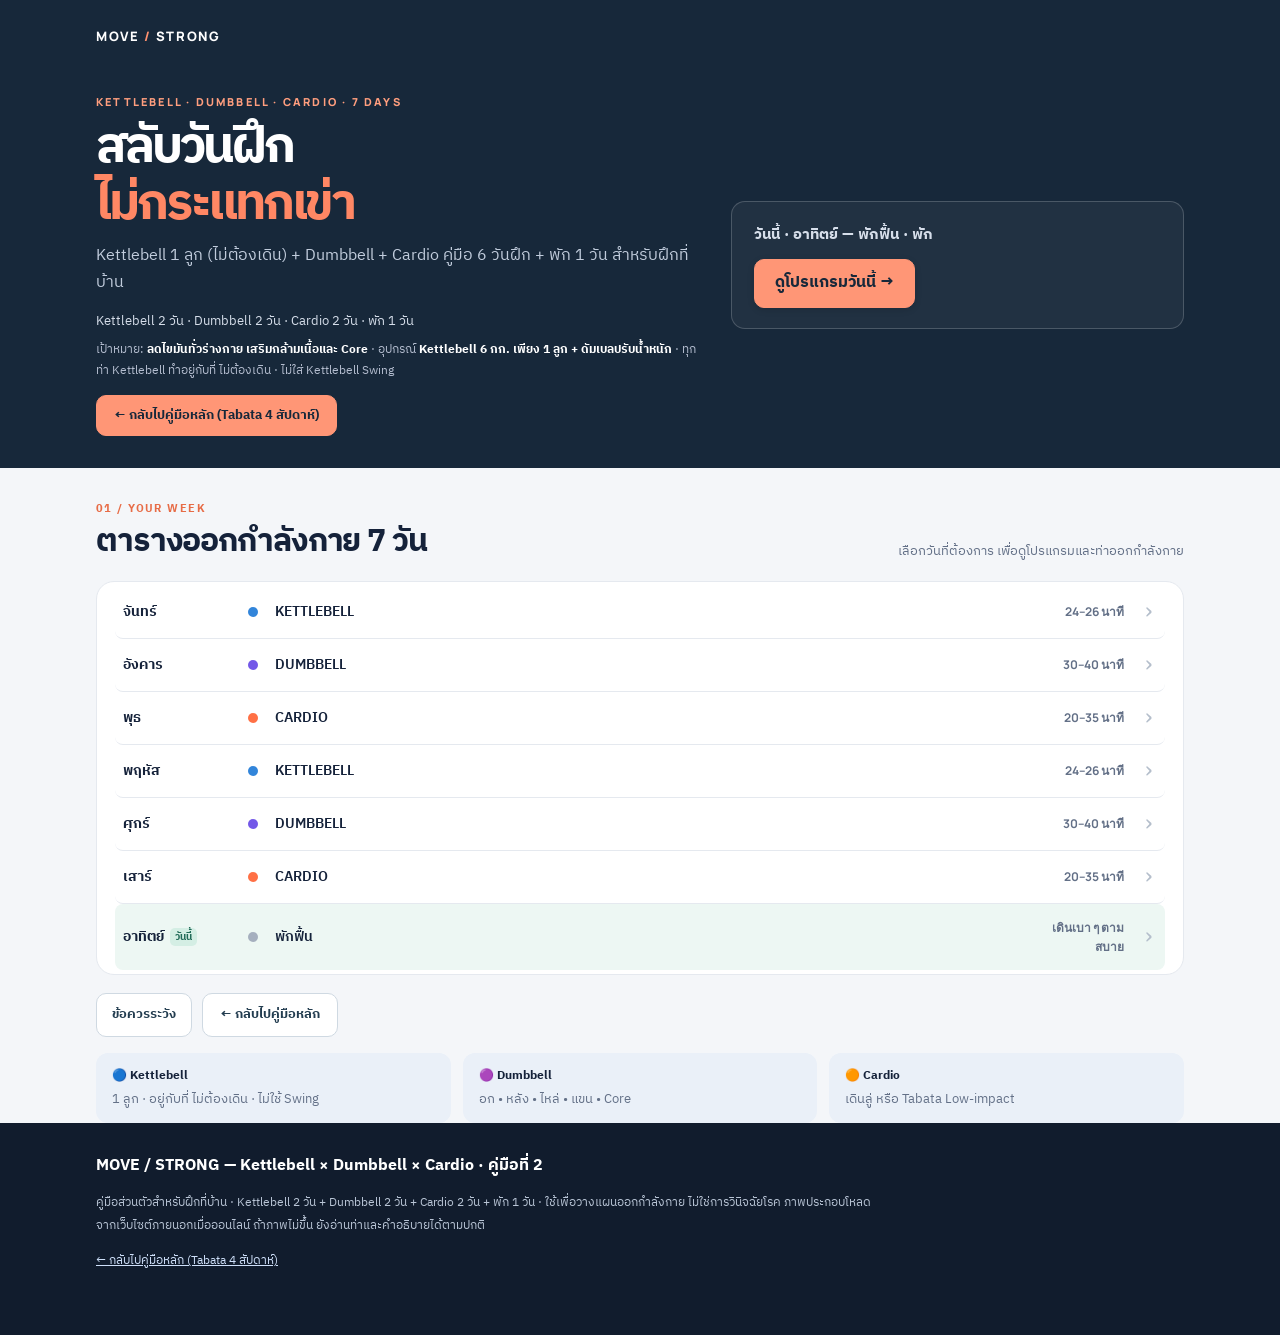
==== commit c452445b: "feat: add timed workout modes to guide two" ====
--- a/guide2.html
+++ b/guide2.html
@@ -18,18 +18,23 @@
 <body>
 <header class="header"><div class="shell"><nav class="nav"><div class="brand">MOVE<span> / </span>STRONG</div><div class="navlinks"><a href="#weekly">ตารางสัปดาห์</a><a href="#kettlebell">Kettlebell</a><a href="#dumbbell">Dumbbell</a><a href="#cardio">Cardio</a><a href="index.html">← คู่มือหลัก</a></div></nav><div class="hero"><div class="hero-copy"><div class="eyebrow">KETTLEBELL · DUMBBELL · CARDIO · 7 DAYS</div><h1>สลับวันฝึก<br/><em>ไม่กระแทกเข่า</em></h1><p class="lead">Kettlebell 1 ลูก (ไม่ต้องเดิน) + Dumbbell + Cardio คู่มือ 6 วันฝึก + พัก 1 วัน สำหรับฝึกที่บ้าน</p><p class="weekly-summary">Kettlebell 2 วัน · Dumbbell 2 วัน · Cardio 2 วัน · พัก 1 วัน</p><div class="hero-bottom">เป้าหมาย: <b>ลดไขมันทั่วร่างกาย เสริมกล้ามเนื้อและ Core</b> · อุปกรณ์ <b>Kettlebell 6 กก. เพียง 1 ลูก + ดัมเบลปรับน้ำหนัก</b> · ทุกท่า Kettlebell ทำอยู่กับที่ ไม่ต้องเดิน · ไม่ใส่ Kettlebell Swing</div><a class="guide-link" href="index.html">← กลับไปคู่มือหลัก (Tabata 4 สัปดาห์)</a></div><div class="today-action" id="today-action" hidden><div class="today-label" id="today-label"></div><button type="button" class="today-button" id="today-button">ดูโปรแกรมวันนี้ →</button></div></div></div></header>
 <main class="shell">
-<div class="day-controls" id="day-controls" hidden><button type="button" class="back-button" id="back-to-week">← ตารางสัปดาห์</button></div>
+<div class="day-controls" id="day-controls" hidden><button type="button" class="back-button" id="back-to-week">← ตารางสัปดาห์</button><button type="button" class="focus-button" id="kb-focus-toggle" hidden>เริ่มโหมดฝึก</button></div>
 
-<section class="section" id="weekly"><div class="section-heading"><div><div class="kicker">01 / Your week</div><h2>ตารางออกกำลังกาย 7 วัน</h2></div><div class="heading-note">เลือกวันที่ต้องการ เพื่อดูโปรแกรมและท่าออกกำลังกาย</div></div><div class="surface schedule"><a class="week-row" href="#kettlebell"><span class="wd">จันทร์<span class="today-badge" hidden>วันนี้</span></span><span class="dot blue"></span><span class="act">KETTLEBELL</span><span class="dur">25–30 นาที</span><span class="arrow" aria-hidden="true">›</span></a><a class="week-row" href="#dumbbell"><span class="wd">อังคาร<span class="today-badge" hidden>วันนี้</span></span><span class="dot violet"></span><span class="act">DUMBBELL</span><span class="dur">30–40 นาที</span><span class="arrow" aria-hidden="true">›</span></a><a class="week-row" href="#cardio"><span class="wd">พุธ<span class="today-badge" hidden>วันนี้</span></span><span class="dot orange"></span><span class="act">CARDIO</span><span class="dur">20–35 นาที</span><span class="arrow" aria-hidden="true">›</span></a><a class="week-row" href="#kettlebell"><span class="wd">พฤหัส<span class="today-badge" hidden>วันนี้</span></span><span class="dot blue"></span><span class="act">KETTLEBELL</span><span class="dur">25–30 นาที</span><span class="arrow" aria-hidden="true">›</span></a><a class="week-row" href="#dumbbell"><span class="wd">ศุกร์<span class="today-badge" hidden>วันนี้</span></span><span class="dot violet"></span><span class="act">DUMBBELL</span><span class="dur">30–40 นาที</span><span class="arrow" aria-hidden="true">›</span></a><a class="week-row" href="#cardio"><span class="wd">เสาร์<span class="today-badge" hidden>วันนี้</span></span><span class="dot orange"></span><span class="act">CARDIO</span><span class="dur">20–35 นาที</span><span class="arrow" aria-hidden="true">›</span></a><a class="week-row" href="#safety"><span class="wd">อาทิตย์<span class="today-badge" hidden>วันนี้</span></span><span class="dot gray"></span><span class="act">พักฟื้น</span><span class="dur">เดินเบา ๆ ตามสบาย</span><span class="arrow" aria-hidden="true">›</span></a></div><div class="home-links" id="home-links"><button type="button" data-info="safety">ข้อควรระวัง</button><a class="guide-link dark" href="index.html">← กลับไปคู่มือหลัก</a></div><div class="info-strip"><div class="mini"><b>🔵 Kettlebell</b><span>1 ลูก · อยู่กับที่ ไม่ต้องเดิน · ไม่ใช้ Swing</span></div><div class="mini"><b>🟣 Dumbbell</b><span>อก • หลัง • ไหล่ • แขน • Core</span></div><div class="mini"><b>🟠 Cardio</b><span>เดินลู่ หรือ Tabata Low-impact</span></div></div></section>
+<section class="section" id="weekly"><div class="section-heading"><div><div class="kicker">01 / Your week</div><h2>ตารางออกกำลังกาย 7 วัน</h2></div><div class="heading-note">เลือกวันที่ต้องการ เพื่อดูโปรแกรมและท่าออกกำลังกาย</div></div><div class="surface schedule"><a class="week-row" href="#kettlebell"><span class="wd">จันทร์<span class="today-badge" hidden>วันนี้</span></span><span class="dot blue"></span><span class="act">KETTLEBELL</span><span class="dur">24–26 นาที</span><span class="arrow" aria-hidden="true">›</span></a><a class="week-row" href="#dumbbell"><span class="wd">อังคาร<span class="today-badge" hidden>วันนี้</span></span><span class="dot violet"></span><span class="act">DUMBBELL</span><span class="dur">30–40 นาที</span><span class="arrow" aria-hidden="true">›</span></a><a class="week-row" href="#cardio"><span class="wd">พุธ<span class="today-badge" hidden>วันนี้</span></span><span class="dot orange"></span><span class="act">CARDIO</span><span class="dur">20–35 นาที</span><span class="arrow" aria-hidden="true">›</span></a><a class="week-row" href="#kettlebell"><span class="wd">พฤหัส<span class="today-badge" hidden>วันนี้</span></span><span class="dot blue"></span><span class="act">KETTLEBELL</span><span class="dur">24–26 นาที</span><span class="arrow" aria-hidden="true">›</span></a><a class="week-row" href="#dumbbell"><span class="wd">ศุกร์<span class="today-badge" hidden>วันนี้</span></span><span class="dot violet"></span><span class="act">DUMBBELL</span><span class="dur">30–40 นาที</span><span class="arrow" aria-hidden="true">›</span></a><a class="week-row" href="#cardio"><span class="wd">เสาร์<span class="today-badge" hidden>วันนี้</span></span><span class="dot orange"></span><span class="act">CARDIO</span><span class="dur">20–35 นาที</span><span class="arrow" aria-hidden="true">›</span></a><a class="week-row" href="#safety"><span class="wd">อาทิตย์<span class="today-badge" hidden>วันนี้</span></span><span class="dot gray"></span><span class="act">พักฟื้น</span><span class="dur">เดินเบา ๆ ตามสบาย</span><span class="arrow" aria-hidden="true">›</span></a></div><div class="home-links" id="home-links"><button type="button" data-info="safety">ข้อควรระวัง</button><a class="guide-link dark" href="index.html">← กลับไปคู่มือหลัก</a></div><div class="info-strip"><div class="mini"><b>🔵 Kettlebell</b><span>1 ลูก · อยู่กับที่ ไม่ต้องเดิน · ไม่ใช้ Swing</span></div><div class="mini"><b>🟣 Dumbbell</b><span>อก • หลัง • ไหล่ • แขน • Core</span></div><div class="mini"><b>🟠 Cardio</b><span>เดินลู่ หรือ Tabata Low-impact</span></div></div></section>
 
-<section class="section" id="kettlebell"><div class="section-heading"><div><div class="kicker">02 / Monday & Thursday</div><h2>Kettlebell · จันทร์ / พฤหัส</h2></div><div class="heading-note">ใช้ Kettlebell 6 กก. เพียง 1 ลูก ทุกท่าทำอยู่กับที่ ไม่ต้องเดิน ไม่ใช้ Kettlebell Swing · 4 ท่า · 25–30 นาที</div></div><div class="tabata-summary"><div class="timing-card"><h3>กฎการเล่นวันเวท</h3><p><b>ก่อนเล่น:</b> วอร์มอัป 5 นาที เช่น เดินอยู่กับที่ หมุนไหล่ และทำ Hip Hinge เปล่า</p><p><b>ระหว่างเล่น:</b> พัก 60–90 วินาทีระหว่างเซต และ 60–90 วินาทีระหว่างท่า</p><p><b>น้ำหนัก:</b> เลือกให้จบเซตโดยยังเหลือแรงทำเพิ่มได้ราว 2 ครั้ง และควบคุมท่าได้</p><p><b>หลังเล่น:</b> ผ่อนจังหวะ 3–5 นาที ดื่มน้ำตามเหมาะสม</p></div><div class="round-card"><h3>วิธีนับเซตให้ตรงกัน</h3><p><b>ท่าสองข้าง:</b> Row หรือ Suitcase Hold ให้ทำขวาครบและซ้ายครบก่อน จึงนับเป็น 1 เซต</p><p><b>Dead Bug:</b> สลับแขนและขาตรงข้าม ขวา 1 + ซ้าย 1 = ข้างละ 1 ครั้ง</p><p><b>ทุกท่า:</b> ไม่ต้องรีบทำให้ครบเวลา หากปวดข้อหรือหลังผิดปกติให้หยุดท่านั้น</p></div></div><div class="cards"><article class="move-card" id="kb-1"><div class="photo"><div class="image-fallback"><span aria-hidden="true">🏋️</span><b>Goblet Squat</b></div><img loading="lazy" src="https://www.mensjournal.com/.image/NDI6MDAwMDAwMDAxMDc4NjQy/goblet-squat-1.jpg?io=1&amp;profile=default" alt="ภาพตัวอย่างท่า Goblet Squat" onerror="this.style.display='none'" referrerpolicy="no-referrer"/><a class="photo-credit" target="_blank" rel="noopener" href="https://www.mensjournal.com/health-fitness/the-only-functional-workout-you-ll-ever-need-20150303">ที่มาภาพ ↗</a></div><div class="move-body"><div class="index-line"><span class="move-index">1</span><span class="pill pill-violet">3 เซต × 10–12 ครั้ง</span><span class="pill pill-teal">ลง 2 วิ / ขึ้น 1–2 วิ</span></div><h3>Goblet Squat</h3><div class="subname">สควอตถือ Kettlebell หน้าอก</div><p class="mini-title">วิธีทำทีละขั้น</p><ol class="steps"><li>ยืนแยกเท้าประมาณความกว้างไหล่ ถือ Kettlebell 6 กก. ด้วยสองมือชิดหน้าอก</li><li>ดันสะโพกไปด้านหลัง งอเข่าและย่อตัวลงอย่างควบคุม</li><li>ดันพื้นกลับมายืนตรง แล้วเริ่มครั้งถัดไป</li></ol><p class="tip"><b>จุดที่ต้องระวัง</b> ย่อลึกเท่าที่เข่าไม่เจ็บ หลังอยู่แนวกลาง ไม่เด้งตัวตอนลุก</p></div></article><article class="move-card" id="kb-2"><div class="photo"><div class="image-fallback"><span aria-hidden="true">🌉</span><b>Kettlebell Glute Bridge</b></div><img loading="lazy" src="https://images-bonnier.imgix.net/files/ifo/production/20220830144707/bridge.jpg?auto=compress%2Cformat&amp;w=1024" alt="ภาพตัวอย่างท่า Kettlebell Glute Bridge" onerror="this.style.display='none'" referrerpolicy="no-referrer"/><a class="photo-credit" target="_blank" rel="noopener" href="https://iform.se/ga-ner-i-vikt/platt-mage/sanningen-om-den-platta-magen">ที่มาภาพ ↗</a></div><div class="move-body"><div class="index-line"><span class="move-index">2</span><span class="pill pill-violet">3 เซต × 12 ครั้ง</span><span class="pill pill-teal">ค้างด้านบน 2 วินาที</span></div><h3>Kettlebell Glute Bridge</h3><div class="subname">สะพานสะโพกพร้อมน้ำหนัก</div><p class="mini-title">วิธีทำทีละขั้น</p><ol class="steps"><li>นอนหงาย ชันเข่า เท้าวางเต็มพื้น และวาง Kettlebell บริเวณสะโพกโดยใช้มือจับไว้ตลอด</li><li>เกร็งกล้ามเนื้อก้นแล้วยกสะโพกขึ้น จนไหล่–สะโพก–เข่าอยู่ใกล้แนวเดียวกัน</li><li>ค้าง 2 วินาที หายใจตามปกติ แล้วลดสะโพกลงช้า ๆ</li></ol><p class="tip"><b>จุดที่ต้องระวัง</b> ใช้ผ้ารองบริเวณสะโพกได้ หากเจ็บเข่าหรือเอวให้เอาน้ำหนักออกก่อน ไม่แอ่นเอว</p></div></article><article class="move-card" id="kb-3"><div class="photo"><div class="image-fallback"><span aria-hidden="true">🧍</span><b>Suitcase Hold</b></div><img loading="lazy" src="https://programme.app/static/be707839c7429479380584673ba3e8fc/74fd5/kb_suitcase_hold.jpg" alt="ตัวอย่าง Suitcase Hold ยืนถือ Kettlebell 1 ลูกข้างลำตัวโดยไม่เดิน" onerror="this.style.display='none'" referrerpolicy="no-referrer"/><a class="photo-credit" target="_blank" rel="noopener" href="https://programme.app/resources/8-core-anti-rotation-exercises-to-add-to-your-workouts">ที่มาภาพ ↗</a></div><div class="move-body"><div class="index-line"><span class="move-index">3</span><span class="pill pill-violet">3 เซต × 20–30 วิ/ข้าง</span><span class="pill pill-teal">ขวา + ซ้าย = 1 เซต</span></div><h3>Suitcase Hold (ยืนถืออยู่กับที่)</h3><div class="subname">ถือ Kettlebell ข้างเดียวโดยยืนอยู่กับที่ ไม่ต้องเดิน</div><p class="mini-title">วิธีทำทีละขั้น</p><ol class="steps"><li>ยืนแยกเท้าประมาณความกว้างสะโพกบนพื้นราบ ยก Kettlebell 1 ลูกขึ้นถือด้วยมือขวาข้างลำตัว มือซ้ายปล่อยสบาย</li><li>ยืนนิ่ง ไม่ต้องก้าวเดิน รักษาไหล่ทั้งสองข้างให้เสมอกัน ตัวตรง และเกร็งหน้าท้องเพียงพอที่จะไม่เอียงตัว หายใจตามปกติ</li><li>ค้าง 20–30 วินาที แล้ววางลงอย่างควบคุม สลับไปถือด้วยมือซ้ายอีก 20–30 วินาที นับครบสองข้างเป็น 1 เซต</li></ol><p class="tip"><b>จุดที่ต้องระวัง</b> ไม่เอียงเอว ไม่ยักไหล่ ไม่กลั้นหายใจ หากปวดเอวให้หยุดหรือลดระยะเวลา ใช้พื้นที่แค่ยืนได้หนึ่งจุด</p></div></article><article class="move-card" id="kb-4"><div class="photo"><div class="image-fallback"><span aria-hidden="true">🦵</span><b>Standing Calf Raise</b></div><img loading="lazy" src="https://images.bonnier.cloud/files/ifo/production/6c.jpg?fit=crop&amp;max-h=630&amp;max-w=1200" alt="ตัวอย่าง Standing Calf Raise โดยถือ Kettlebell เพียง 1 ลูก" onerror="this.style.display='none'" referrerpolicy="no-referrer"/><a class="photo-credit" target="_blank" rel="noopener" href="https://iform.se/traning/onlinetraning/ovningar/hallyft-kettlebell-plus-size-traning">ที่มาภาพ ↗</a></div><div class="move-body"><div class="index-line"><span class="move-index">4</span><span class="pill pill-violet">2 เซต × 15 ครั้ง</span><span class="pill pill-teal">ค้างด้านบน 1 วินาที</span></div><h3>Standing Calf Raise</h3><div class="subname">เขย่งน่องถือ Kettlebell</div><p class="mini-title">วิธีทำทีละขั้น</p><ol class="steps"><li>ยืนบนพื้นเรียบ มือหนึ่งถือ Kettlebell อีกมือแตะผนังหรือโต๊ะมั่นคงเพื่อทรงตัว</li><li>ค่อย ๆ เขย่งส้นเท้าขึ้นโดยลงน้ำหนักที่หน้าเท้า</li><li>ค้าง 1 วินาที แล้วลดส้นลงช้า ๆ</li></ol><p class="tip"><b>จุดที่ต้องระวัง</b> ใช้ Kettlebell แค่ 1 ลูกและยืนบนพื้นเรียบทั้งสองเท้า มือว่างแตะผนังเพื่อทรงตัวได้ ไม่ล็อกเข่า</p></div></article></div><p class="flowline"><b>ลำดับ:</b> Goblet Squat → Kettlebell Glute Bridge → Suitcase Hold (ยืนถืออยู่กับที่) → Standing Calf Raise · พัก 60–90 วิระหว่างเซตและท่า · รวม 25–30 นาที</p></section>
+<section class="section" id="kettlebell"><div class="section-heading"><div><div class="kicker">02 / Monday & Thursday</div><h2>Kettlebell · จันทร์ / พฤหัส</h2></div><div class="heading-note">ใช้ Kettlebell 6 กก. เพียง 1 ลูก ทุกท่าทำอยู่กับที่ ไม่ต้องเดิน ไม่ใช้ Kettlebell Swing · 4 ท่า · 24–26 นาที</div></div><div class="tabata-summary"><div class="timing-card"><h3>กฎการเล่นวันเวท</h3><p><b>ก่อนเล่น:</b> วอร์มอัป 5 นาที เช่น เดินอยู่กับที่ หมุนไหล่ และทำ Hip Hinge เปล่า</p><p><b>ระหว่างเล่น:</b> พัก 60 วินาทีระหว่างเซตและท่า กดหยุดพักเพิ่มได้ตามต้องการ</p><p><b>น้ำหนัก:</b> เลือกให้จบเซตโดยยังเหลือแรงทำเพิ่มได้ราว 2 ครั้ง และควบคุมท่าได้</p><p><b>หลังเล่น:</b> ผ่อนจังหวะ 3–5 นาที ดื่มน้ำตามเหมาะสม</p></div><div class="round-card"><h3>วิธีฝึกตามเวลา</h3><p><b>ท่าสองข้าง:</b> Row และ Floor Press ทำขวา 40 วินาที พักเปลี่ยนข้าง 10 วินาที แล้วทำซ้าย 40 วินาที จึงนับเป็น 1 เซต</p><p><b>ท่าสองมือ:</b> Squat และ Deadlift ทำ 40 วินาทีต่อเซต</p><p><b>ทุกท่า:</b> ไม่ต้องรีบทำให้ครบเวลา หากปวดข้อหรือหลังผิดปกติให้หยุดท่านั้น</p></div></div><div class="cards"><article class="move-card" id="kb-1"><div class="photo"><div class="image-fallback"><span aria-hidden="true">🏋️</span><b>Goblet Squat</b></div><img loading="lazy" src="https://www.mensjournal.com/.image/NDI6MDAwMDAwMDAxMDc4NjQy/goblet-squat-1.jpg?io=1&amp;profile=default" alt="ภาพตัวอย่างท่า Goblet Squat" onerror="this.style.display='none'" referrerpolicy="no-referrer"/><a class="photo-credit" target="_blank" rel="noopener" href="https://www.mensjournal.com/health-fitness/the-only-functional-workout-you-ll-ever-need-20150303">ที่มาภาพ ↗</a></div><div class="move-body"><div class="index-line"><span class="move-index">1</span><span class="pill pill-violet">2 เซต × 40 วินาที</span><span class="pill pill-teal">ทำช้า ๆ ตามจังหวะ</span></div><h3>Goblet Squat</h3><div class="subname">สควอตถือ Kettlebell หน้าอก</div><p class="mini-title">วิธีทำทีละขั้น</p><ol class="steps"><li>ยืนแยกเท้าประมาณความกว้างไหล่ ถือ Kettlebell 6 กก. ด้วยสองมือชิดหน้าอก</li><li>ดันสะโพกไปด้านหลัง งอเข่าและย่อตัวลงอย่างควบคุม</li><li>ดันพื้นกลับมายืนตรง แล้วเริ่มครั้งถัดไป</li></ol><p class="tip"><b>จุดที่ต้องระวัง</b> ย่อลึกเท่าที่เข่าไม่เจ็บ หลังอยู่แนวกลาง ไม่เด้งตัวตอนลุก</p></div></article><article class="move-card" id="kb-2"><div class="photo"><div class="image-fallback"><span aria-hidden="true">🏋️</span><b>Kettlebell Deadlift</b></div><img loading="lazy" src="https://media.post.rvohealth.io/wp-content/uploads/sites/2/2019/05/KBDeadlift.png" alt="ภาพตัวอย่างท่า Kettlebell Deadlift" onerror="this.style.display='none'" referrerpolicy="no-referrer"/><a class="photo-credit" target="_blank" rel="noopener" href="https://www.acefitness.org/resources/pros/expert-articles/7073/4-deadlift-variations-to-spice-up-your-programming/">ที่มาภาพ ↗</a></div><div class="move-body"><div class="index-line"><span class="move-index">2</span><span class="pill pill-violet">2 เซต × 40 วินาที</span></div><h3>Kettlebell Deadlift</h3><div class="subname">ยกจากพื้นด้วยสะโพก</div><p class="mini-title">วิธีทำทีละขั้น</p><ol class="steps"><li>วางลูกน้ำหนักด้านหน้า แยกเท้าพอดีและงอเข่าเล็กน้อย</li><li>ดันสะโพกไปด้านหลัง พับตัวจับหูด้วยสองมือ รักษาหลังแนวกลาง</li><li>ดันพื้นและเหยียดสะโพกขึ้นยืน แล้วลดกลับอย่างควบคุม</li></ol><p class="tip"><b>จุดที่ต้องระวัง</b> ฝึกพับสะโพกโดยไม่ใช้น้ำหนักก่อน หยุดหากปวดเอว และไม่กลั้นหายใจ</p></div></article><article class="move-card" id="kb-3"><div class="photo"><div class="image-fallback"><span aria-hidden="true">🏋️</span><b>Kettlebell One-arm Row</b></div><img loading="lazy" src="https://i0.wp.com/www.heromovement.net/wp-content/uploads/2020/03/38.png?fit=800%2C800&amp;ssl=1" alt="ภาพตัวอย่างท่า Kettlebell One-arm Row" onerror="this.style.display='none'" referrerpolicy="no-referrer"/><a class="photo-credit" target="_blank" rel="noopener" href="https://www.heromovement.net/blog/home-back-exercises/">ที่มาภาพ ↗</a></div><div class="move-body"><div class="index-line"><span class="move-index">3</span><span class="pill pill-violet">2 เซต × 40 วินาที/ข้าง</span></div><h3>Kettlebell One-arm Row</h3><div class="subname">ดึงน้ำหนักข้างเดียว</div><p class="mini-title">วิธีทำทีละขั้น</p><ol class="steps"><li>ยืนแยกเท้า พยุงมือข้างหนึ่งบนเคาน์เตอร์มั่นคง</li><li>ถือ Kettlebell ด้วยมืออีกข้าง ดึงข้อศอกไปทางสะโพก</li><li>ลดลงช้า ๆ แล้วสลับข้างเมื่อมีเสียงเตือน</li></ol><p class="tip"><b>จุดที่ต้องระวัง</b> หลังอยู่แนวกลาง ไม่บิดตัวหรือเหวี่ยงน้ำหนัก</p></div></article><article class="move-card" id="kb-4"><div class="photo"><div class="image-fallback"><span aria-hidden="true">🏋️</span><b>Kettlebell Floor Press</b></div><img loading="lazy" src="https://www.gymgrossisten.com/dw/image/v2/BDJH_PRD/on/demandware.static/-/Sites-Gymgrossisten-Library/default/dw049dd144/Kettlebells_3.jpg?sh=2000&amp;sm=fit&amp;sw=2000" alt="ภาพตัวอย่างท่า Kettlebell Floor Press" onerror="this.style.display='none'" referrerpolicy="no-referrer"/><a class="photo-credit" target="_blank" rel="noopener" href="https://www.gymgrossisten.com/traningsprogram-kettlebells.html">ที่มาภาพ ↗</a></div><div class="move-body"><div class="index-line"><span class="move-index">4</span><span class="pill pill-violet">2 เซต × 40 วินาที/ข้าง</span></div><h3>Kettlebell Floor Press</h3><div class="subname">ดันน้ำหนักบนพื้น</div><p class="mini-title">วิธีทำทีละขั้น</p><ol class="steps"><li>นอนตะแคงหยิบลูกน้ำหนักด้วยสองมือ แล้วพลิกนอนหงาย</li><li>ถือด้วยมือข้างฝึก ใช้มือว่างช่วยพยุงตามจำเป็น ดันขึ้นเหนืออก</li><li>ลดจนต้นแขนแตะพื้นเบา ๆ แล้วสลับข้างเมื่อมีเสียงเตือน</li></ol><p class="tip"><b>จุดที่ต้องระวัง</b> ทดลองก่อนว่า 6 กก. ควบคุมได้ทั้งสองข้าง หากหนักเกินไปให้ใช้ดัมเบลที่เบากว่า ไม่กลั้นหายใจ</p></div></article></div><p class="flowline"><b>ลำดับ:</b> Goblet Squat → Kettlebell Deadlift → One-arm Row → Floor Press · 2 เซตต่อท่า · พัก 60 วินาทีระหว่างเซต</p></section>
 
-<section class="section" id="dumbbell"><div class="section-heading"><div><div class="kicker">03 / Tuesday & Friday</div><h2>Dumbbell · อังคาร / ศุกร์</h2></div><div class="heading-note">ช่วงบนและ Core ใช้ดัมเบลปรับน้ำหนัก ไม่ต้องมีม้านั่ง · 5 ท่า · 30–40 นาที</div></div><div class="cards"><article class="move-card" id="db-1"><div class="photo"><div class="image-fallback"><span aria-hidden="true">💪</span><b>Dumbbell Floor Press</b></div><img loading="lazy" src="https://s.yimg.com/ny/api/res/1.2/JfT44n3sZjzqG4bWtDDLww--/YXBwaWQ9aGlnaGxhbmRlcjt3PTk2MDtoPTgzMDtjZj13ZWJw/https%3A/media.zenfs.com/en/men_s_journal_718/c9712bd3602afee0f9f8dc8306654353" alt="ภาพตัวอย่างท่า Dumbbell Floor Press" onerror="this.style.display='none'" referrerpolicy="no-referrer"/><a class="photo-credit" target="_blank" rel="noopener" href="https://www.yahoo.com/lifestyle/8-best-chest-exercises-dont-003837529.html">ที่มาภาพ ↗</a></div><div class="move-body"><div class="index-line"><span class="move-index">1</span><span class="pill pill-violet">3 เซต × 10–12 ครั้ง</span><span class="pill pill-teal">ขึ้น 1–2 วิ / ลง 2 วิ</span></div><h3>Dumbbell Floor Press</h3><div class="subname">ดันอกด้วยดัมเบลบนพื้น</div><p class="mini-title">วิธีทำทีละขั้น</p><ol class="steps"><li>นั่งถือดัมเบลไว้ใกล้หน้าอกแล้วเอนลงนอนหงายบนเสื่ออย่างระมัดระวัง</li><li>งอศอกให้ต้นแขนแตะพื้นเบา ๆ ตั้งข้อมือให้ตรง</li><li>ดันดัมเบลขึ้นเหนืออก แล้วลดลงช้า ๆ จนต้นแขนแตะพื้นอีกครั้ง</li></ol><p class="tip"><b>จุดที่ต้องระวัง</b> ไม่กางศอกออกตั้งฉากกับลำตัว ไม่แอ่นเอว และวางดัมเบลอย่างปลอดภัยเมื่อเสร็จ</p></div></article><article class="move-card" id="db-2"><div class="photo"><div class="image-fallback"><span aria-hidden="true">🏋️</span><b>One-arm Dumbbell Row</b></div><img loading="lazy" src="https://cdn.thehinh.com/2021/06/ingle-Arm-Dumbbell-Rows.webp" alt="ภาพตัวอย่างท่า One-arm Dumbbell Row" onerror="this.style.display='none'" referrerpolicy="no-referrer"/><a class="photo-credit" target="_blank" rel="noopener" href="https://www.thehinh.com/2021/06/bai-tap-lung-cho-nu-tai-nha.html">ที่มาภาพ ↗</a></div><div class="move-body"><div class="index-line"><span class="move-index">2</span><span class="pill pill-violet">3 เซต × 10–12 ครั้ง/ข้าง</span><span class="pill pill-teal">ค้างด้านบน 1 วินาที</span></div><h3>One-arm Dumbbell Row</h3><div class="subname">ดึงหลังด้วยดัมเบลทีละข้าง ไม่ใช้ม้านั่ง</div><p class="mini-title">วิธีทำทีละขั้น</p><ol class="steps"><li>ยืนแยกเท้าหน้า–หลังเล็กน้อย พับตัวจากสะโพก หลังอยู่แนวกลาง</li><li>ถือดัมเบลมือขวา มือซ้ายวางพยุงต้นขาหน้า โดยไม่ทิ้งน้ำหนักลงบนเข่าจนเจ็บ</li><li>ดึงศอกเข้าหาสะโพก ค้าง 1 วินาที ลดลงช้า ๆ แล้วทำครบขวาก่อนสลับซ้าย</li></ol><p class="tip"><b>จุดที่ต้องระวัง</b> ขวาครบ + ซ้ายครบ = 1 เซต ไม่บิดลำตัว หากเอวเริ่มเจ็บให้หยุดหรือใช้มือพยุงเคาน์เตอร์มั่นคง</p></div></article><article class="move-card" id="db-3"><div class="photo"><div class="image-fallback"><span aria-hidden="true">🙆</span><b>Seated Shoulder Press</b></div><img loading="lazy" src="https://miro.medium.com/v2/resize%3Afit%3A1240/1%2AcN6K6UGVsq5pTW5yvUxF4A.png" alt="ภาพตัวอย่างท่า Seated Shoulder Press" onerror="this.style.display='none'" referrerpolicy="no-referrer"/><a class="photo-credit" target="_blank" rel="noopener" href="https://medium.com/make-gym-easy/beginners-guide-to-dumbbell-workouts-shoulder-press-how-to-7dc0926699a1">ที่มาภาพ ↗</a></div><div class="move-body"><div class="index-line"><span class="move-index">3</span><span class="pill pill-violet">2 เซต × 10 ครั้ง</span><span class="pill pill-teal">ขึ้น 1–2 วิ / ลง 2 วิ</span></div><h3>Seated Shoulder Press</h3><div class="subname">ดันไหล่ในท่านั่ง</div><p class="mini-title">วิธีทำทีละขั้น</p><ol class="steps"><li>นั่งบนเก้าอี้แข็งแรง เท้าวางเต็มพื้น ถือดัมเบลระดับไหล่</li><li>ดันแขนขึ้นเหนือศีรษะอย่างควบคุม โดยไม่ต้องกระแทกดัมเบลชนกัน</li><li>ค่อย ๆ ลดกลับลงระดับไหล่แล้วเริ่มครั้งต่อไป</li></ol><p class="tip"><b>จุดที่ต้องระวัง</b> ไม่แอ่นเอว ไม่กลั้นหายใจ เลือกน้ำหนักที่ยกได้โดยไม่เบ่งหนัก</p></div></article><article class="move-card" id="db-4"><div class="photo"><div class="image-fallback"><span aria-hidden="true">💪</span><b>Hammer Curl</b></div><img loading="lazy" src="https://weriselatam.com/wp-content/uploads/2020/09/Curl-martillo.jpg" alt="ภาพตัวอย่างท่า Hammer Curl" onerror="this.style.display='none'" referrerpolicy="no-referrer"/><a class="photo-credit" target="_blank" rel="noopener" href="https://weriselatam.com/we-workout/como-hacer-crecer-los-biceps/">ที่มาภาพ ↗</a></div><div class="move-body"><div class="index-line"><span class="move-index">4</span><span class="pill pill-violet">2 เซต × 12 ครั้ง</span><span class="pill pill-teal">ขึ้น 1–2 วิ / ลง 2 วิ</span></div><h3>Hammer Curl</h3><div class="subname">งอแขนท่าถือค้อน</div><p class="mini-title">วิธีทำทีละขั้น</p><ol class="steps"><li>ยืนหรือนั่งตัวตรง ถือดัมเบลข้างตัวโดยให้ฝ่ามือหันเข้าหาลำตัว</li><li>งอข้อศอก ยกดัมเบลเข้าหาหัวไหล่โดยศอกอยู่ใกล้สีข้าง</li><li>ค่อย ๆ ลดแขนลงจนกลับตำแหน่งเริ่มต้น</li></ol><p class="tip"><b>จุดที่ต้องระวัง</b> ไม่เหวี่ยงหลังหรือโยกตัวช่วยยก หากทำไม่ได้ให้ลดน้ำหนัก</p></div></article><article class="move-card" id="db-5"><div class="photo"><div class="image-fallback"><span aria-hidden="true">🪲</span><b>Dead Bug</b></div><img loading="lazy" src="https://i0.wp.com/www.muscleandfitness.com/wp-content/uploads/2016/03/DeadBug_CR__ACE_.jpg?crop=1&amp;h=614&amp;quality=86&amp;strip=all&amp;w=1090" alt="ภาพตัวอย่างท่า Dead Bug" onerror="this.style.display='none'" referrerpolicy="no-referrer"/><a class="photo-credit" target="_blank" rel="noopener" href="https://www.muscleandfitness.com/workouts/full-body-exercises/the-deadbug-exercise-how-to-benefits-variations/">ที่มาภาพ ↗</a></div><div class="move-body"><div class="index-line"><span class="move-index">5</span><span class="pill pill-violet">2 เซต × 8–10 ครั้ง/ข้าง</span><span class="pill pill-teal">สลับซ้าย–ขวาทุกครั้ง</span></div><h3>Dead Bug</h3><div class="subname">ฝึกหน้าท้องและควบคุมหลัง</div><p class="mini-title">วิธีทำทีละขั้น</p><ol class="steps"><li>นอนหงาย ยกแขนชี้ขึ้น งอสะโพกและเข่าประมาณ 90 องศา</li><li>เหยียดแขนขวากับขาซ้ายออกช้า ๆ โดยไม่ให้เอวแอ่น</li><li>กลับท่าเริ่มต้น แล้วเหยียดแขนซ้ายกับขาขวา สลับต่อเนื่อง</li></ol><p class="tip"><b>จุดที่ต้องระวัง</b> ไม่ต้องเหยียดขาต่ำมาก หากหลังเริ่มแอ่นให้ลดระยะเคลื่อนไหว นับครบทั้งสองข้างจึงได้ข้างละ 1 ครั้ง</p></div></article></div><p class="flowline"><b>ลำดับ:</b> Dumbbell Floor Press → One-arm Dumbbell Row → Seated Shoulder Press → Hammer Curl → Dead Bug · พัก 60–90 วิระหว่างเซต · รวม 30–40 นาที</p></section>
+<section class="section" id="timer" hidden>
+<div class="focus-exercise"><div class="focus-image" id="kb-image"></div><div class="focus-copy"><span id="kb-image-label"></span><h3 id="kb-image-name"></h3><div id="kb-instructions"></div></div></div>
+<div class="timer" role="region" aria-label="ตัวจับเวลาออกกำลังกาย"><div class="timer-left"><div class="timer-eyebrow" id="kb-phase">เตรียมตัว</div><div class="timer-name" id="kb-move">Goblet Squat</div><div class="timer-count" id="kb-time">10</div><div class="timer-stage" id="kb-stage">เตรียมตัว 10 วินาที</div><div class="timer-status" id="kb-status" role="status" hidden></div><div class="focus-progress" aria-hidden="true"><div id="kb-progress"></div></div><div class="timer-btns"><button type="button" class="btn" id="kb-start">▶ เริ่ม</button><button type="button" class="btn secondary" id="kb-pause" disabled>⏸ หยุดชั่วคราว</button><button type="button" class="btn secondary" id="kb-reset">↻ รีเซ็ต</button></div></div><div class="timer-right" id="guide-round-options" hidden><label for="guide-rounds">จำนวนรอบ Tabata</label><select id="guide-rounds"><option value="2">2 รอบ</option><option value="3" selected>3 รอบ</option></select></div></div>
+</section>
+<section class="section" id="dumbbell"><div class="section-heading"><div><div class="kicker">03 / Tuesday & Friday</div><h2>Dumbbell · อังคาร / ศุกร์</h2></div><div class="heading-note">ช่วงบนและ Core ใช้ดัมเบลปรับน้ำหนัก ไม่ต้องมีม้านั่ง · 5 ท่า · 30–40 นาที</div></div><div class="cards"><article class="move-card" id="db-1"><div class="photo"><div class="image-fallback"><span aria-hidden="true">💪</span><b>Dumbbell Floor Press</b></div><img loading="lazy" src="https://s.yimg.com/ny/api/res/1.2/JfT44n3sZjzqG4bWtDDLww--/YXBwaWQ9aGlnaGxhbmRlcjt3PTk2MDtoPTgzMDtjZj13ZWJw/https%3A/media.zenfs.com/en/men_s_journal_718/c9712bd3602afee0f9f8dc8306654353" alt="ภาพตัวอย่างท่า Dumbbell Floor Press" onerror="this.style.display='none'" referrerpolicy="no-referrer"/><a class="photo-credit" target="_blank" rel="noopener" href="https://www.yahoo.com/lifestyle/8-best-chest-exercises-dont-003837529.html">ที่มาภาพ ↗</a></div><div class="move-body"><div class="index-line"><span class="move-index">1</span><span class="pill pill-violet">3 เซต × 40 วินาที</span><span class="pill pill-teal">ขึ้น 1–2 วิ / ลง 2 วิ</span></div><h3>Dumbbell Floor Press</h3><div class="subname">ดันอกด้วยดัมเบลบนพื้น</div><p class="mini-title">วิธีทำทีละขั้น</p><ol class="steps"><li>นั่งถือดัมเบลไว้ใกล้หน้าอกแล้วเอนลงนอนหงายบนเสื่ออย่างระมัดระวัง</li><li>งอศอกให้ต้นแขนแตะพื้นเบา ๆ ตั้งข้อมือให้ตรง</li><li>ดันดัมเบลขึ้นเหนืออก แล้วลดลงช้า ๆ จนต้นแขนแตะพื้นอีกครั้ง</li></ol><p class="tip"><b>จุดที่ต้องระวัง</b> ไม่กางศอกออกตั้งฉากกับลำตัว ไม่แอ่นเอว และวางดัมเบลอย่างปลอดภัยเมื่อเสร็จ</p></div></article><article class="move-card" id="db-2"><div class="photo"><div class="image-fallback"><span aria-hidden="true">🏋️</span><b>One-arm Dumbbell Row</b></div><img loading="lazy" src="https://cdn.thehinh.com/2021/06/ingle-Arm-Dumbbell-Rows.webp" alt="ภาพตัวอย่างท่า One-arm Dumbbell Row" onerror="this.style.display='none'" referrerpolicy="no-referrer"/><a class="photo-credit" target="_blank" rel="noopener" href="https://www.thehinh.com/2021/06/bai-tap-lung-cho-nu-tai-nha.html">ที่มาภาพ ↗</a></div><div class="move-body"><div class="index-line"><span class="move-index">2</span><span class="pill pill-violet">3 เซต × 40 วินาที/ข้าง</span><span class="pill pill-teal">ค้างด้านบน 1 วินาที</span></div><h3>One-arm Dumbbell Row</h3><div class="subname">ดึงหลังด้วยดัมเบลทีละข้าง ไม่ใช้ม้านั่ง</div><p class="mini-title">วิธีทำทีละขั้น</p><ol class="steps"><li>ยืนแยกเท้าหน้า–หลังเล็กน้อย พับตัวจากสะโพก หลังอยู่แนวกลาง</li><li>ถือดัมเบลมือขวา มือซ้ายวางพยุงต้นขาหน้า โดยไม่ทิ้งน้ำหนักลงบนเข่าจนเจ็บ</li><li>ดึงศอกเข้าหาสะโพก ค้าง 1 วินาที ลดลงช้า ๆ แล้วทำครบขวาก่อนสลับซ้าย</li></ol><p class="tip"><b>จุดที่ต้องระวัง</b> ขวาครบ + ซ้ายครบ = 1 เซต ไม่บิดลำตัว หากเอวเริ่มเจ็บให้หยุดหรือใช้มือพยุงเคาน์เตอร์มั่นคง</p></div></article><article class="move-card" id="db-3"><div class="photo"><div class="image-fallback"><span aria-hidden="true">🙆</span><b>Seated Shoulder Press</b></div><img loading="lazy" src="https://miro.medium.com/v2/resize%3Afit%3A1240/1%2AcN6K6UGVsq5pTW5yvUxF4A.png" alt="ภาพตัวอย่างท่า Seated Shoulder Press" onerror="this.style.display='none'" referrerpolicy="no-referrer"/><a class="photo-credit" target="_blank" rel="noopener" href="https://medium.com/make-gym-easy/beginners-guide-to-dumbbell-workouts-shoulder-press-how-to-7dc0926699a1">ที่มาภาพ ↗</a></div><div class="move-body"><div class="index-line"><span class="move-index">3</span><span class="pill pill-violet">2 เซต × 40 วินาที</span><span class="pill pill-teal">ขึ้น 1–2 วิ / ลง 2 วิ</span></div><h3>Seated Shoulder Press</h3><div class="subname">ดันไหล่ในท่านั่ง</div><p class="mini-title">วิธีทำทีละขั้น</p><ol class="steps"><li>นั่งบนเก้าอี้แข็งแรง เท้าวางเต็มพื้น ถือดัมเบลระดับไหล่</li><li>ดันแขนขึ้นเหนือศีรษะอย่างควบคุม โดยไม่ต้องกระแทกดัมเบลชนกัน</li><li>ค่อย ๆ ลดกลับลงระดับไหล่แล้วเริ่มครั้งต่อไป</li></ol><p class="tip"><b>จุดที่ต้องระวัง</b> ไม่แอ่นเอว ไม่กลั้นหายใจ เลือกน้ำหนักที่ยกได้โดยไม่เบ่งหนัก</p></div></article><article class="move-card" id="db-4"><div class="photo"><div class="image-fallback"><span aria-hidden="true">💪</span><b>Hammer Curl</b></div><img loading="lazy" src="https://weriselatam.com/wp-content/uploads/2020/09/Curl-martillo.jpg" alt="ภาพตัวอย่างท่า Hammer Curl" onerror="this.style.display='none'" referrerpolicy="no-referrer"/><a class="photo-credit" target="_blank" rel="noopener" href="https://weriselatam.com/we-workout/como-hacer-crecer-los-biceps/">ที่มาภาพ ↗</a></div><div class="move-body"><div class="index-line"><span class="move-index">4</span><span class="pill pill-violet">2 เซต × 40 วินาที</span><span class="pill pill-teal">ขึ้น 1–2 วิ / ลง 2 วิ</span></div><h3>Hammer Curl</h3><div class="subname">งอแขนท่าถือค้อน</div><p class="mini-title">วิธีทำทีละขั้น</p><ol class="steps"><li>ยืนหรือนั่งตัวตรง ถือดัมเบลข้างตัวโดยให้ฝ่ามือหันเข้าหาลำตัว</li><li>งอข้อศอก ยกดัมเบลเข้าหาหัวไหล่โดยศอกอยู่ใกล้สีข้าง</li><li>ค่อย ๆ ลดแขนลงจนกลับตำแหน่งเริ่มต้น</li></ol><p class="tip"><b>จุดที่ต้องระวัง</b> ไม่เหวี่ยงหลังหรือโยกตัวช่วยยก หากทำไม่ได้ให้ลดน้ำหนัก</p></div></article><article class="move-card" id="db-5"><div class="photo"><div class="image-fallback"><span aria-hidden="true">🪲</span><b>Dead Bug</b></div><img loading="lazy" src="https://i0.wp.com/www.muscleandfitness.com/wp-content/uploads/2016/03/DeadBug_CR__ACE_.jpg?crop=1&amp;h=614&amp;quality=86&amp;strip=all&amp;w=1090" alt="ภาพตัวอย่างท่า Dead Bug" onerror="this.style.display='none'" referrerpolicy="no-referrer"/><a class="photo-credit" target="_blank" rel="noopener" href="https://www.muscleandfitness.com/workouts/full-body-exercises/the-deadbug-exercise-how-to-benefits-variations/">ที่มาภาพ ↗</a></div><div class="move-body"><div class="index-line"><span class="move-index">5</span><span class="pill pill-violet">2 เซต × 40 วินาที</span><span class="pill pill-teal">สลับซ้าย–ขวาทุกครั้ง</span></div><h3>Dead Bug</h3><div class="subname">ฝึกหน้าท้องและควบคุมหลัง</div><p class="mini-title">วิธีทำทีละขั้น</p><ol class="steps"><li>นอนหงาย ยกแขนชี้ขึ้น งอสะโพกและเข่าประมาณ 90 องศา</li><li>เหยียดแขนขวากับขาซ้ายออกช้า ๆ โดยไม่ให้เอวแอ่น</li><li>กลับท่าเริ่มต้น แล้วเหยียดแขนซ้ายกับขาขวา สลับต่อเนื่อง</li></ol><p class="tip"><b>จุดที่ต้องระวัง</b> ไม่ต้องเหยียดขาต่ำมาก หากหลังเริ่มแอ่นให้ลดระยะเคลื่อนไหว นับครบทั้งสองข้างจึงได้ข้างละ 1 ครั้ง</p></div></article></div><p class="flowline"><b>ลำดับ:</b> Dumbbell Floor Press → One-arm Dumbbell Row → Seated Shoulder Press → Hammer Curl → Dead Bug · ตัวจับเวลาพัก 60 วิระหว่างเซตและท่า · Row เปลี่ยนข้าง 10 วิ · รวม 30–40 นาที</p></section>
 
-<section class="section" id="cardio"><div class="section-heading"><div><div class="kicker">04 / Wednesday & Saturday</div><h2>Cardio · พุธ / เสาร์</h2></div><div class="heading-note">เลือกเดินลู่หรือ Tabata Low-impact อย่างใดอย่างหนึ่งตามสภาพเข่าในวันนั้น</div></div><div class="surface walkcard"><div><div class="walk-kicker">Option A · เดินลู่ 25–35 นาที · ความเร็วหลัก</div><div class="walk-big">3.5 <small>km/h</small></div><div class="walk-small">ความชันเริ่ม 0% · ไม่ต้องใส่ถุงทรายข้อเท้า</div></div><div><ol class="walk-steps"><li><b>วอร์ม 5 นาที</b> — ความเร็ว 2.5–3.0 km/h</li><li><b>เดินหลัก 15–25 นาที</b> — เริ่มที่ 3.5 km/h แล้วเพิ่มตามระดับความเหนื่อยและความสบายของเข่า</li><li><b>คูลดาวน์ 5 นาที</b> — ความเร็ว 2.5–3.0 km/h</li></ol><p class="walk-small">พักระหว่างเซตและเปลี่ยนท่า 60–90 วินาที หากปวดข้อหรือหลังผิดปกติให้หยุดท่านั้น</p></div></div><div class="tabata-summary"><div class="timing-card"><h3>Option B · Tabata Low-impact 20/10</h3><div class="timing-digits"><span class="big-timing work">20<span style="font-size:.38em">s</span></span><span class="separator">/</span><span class="big-timing rest">10<span style="font-size:.38em">s</span></span></div><p>ทำท่าละ 20 วินาที แล้วพัก 10 วินาที ก่อนเปลี่ยนท่า จนครบ 4 ท่า แล้ววนอีกครั้ง = 1 รอบ 4 นาที</p></div><div class="round-card"><h3>วิธีจัดทั้งเซสชัน</h3><div class="rounds"><div class="r">5' วอร์ม</div><div class="r">4' × 2–3</div><div class="r">90" พักรอบ</div><div class="r">5' คูลดาวน์</div></div><p>ทำ 2–3 รอบ พักระหว่างรอบ 90 วินาที · ช่วงแรกใช้ระดับเหนื่อย 6–7/10 ไม่ใช่เร่งสุดแรง</p></div></div><p class="flowline"><b>ลำดับ 8 ช่วง:</b> Shadow Boxing → Step Touch → Fast March → Low-impact Jack → Shadow Boxing → Step Touch → Fast March → Low-impact Jack = 4 นาทีต่อรอบ</p><div class="cards"><article class="move-card" id="cardio-1"><div class="photo"><div class="image-fallback"><span aria-hidden="true">🥊</span><b>Shadow Boxing</b></div><img loading="lazy" src="https://www.dmoose.com/cdn/shop/articles/1_ae36aa9c-b204-4c4e-9516-e579152e3436.jpg?v=1653566963" alt="ภาพตัวอย่างท่า Shadow Boxing" onerror="this.style.display='none'" referrerpolicy="no-referrer"/><a class="photo-credit" target="_blank" rel="noopener" href="https://www.dmoose.com/blogs/biceps/shadow-boxing-drill">ที่มาภาพ ↗</a></div><div class="move-body"><div class="index-line"><span class="move-index">1</span><span class="pill pill-coral">20 วินาที</span><span class="pill pill-teal">พัก 10 วินาที</span></div><h3>Shadow Boxing</h3><div class="subname">ชกมวยลม</div><p class="mini-title">วิธีทำทีละขั้น</p><ol class="steps"><li>ยืนก้าวเท้าเล็กน้อย ยกหมัดทั้งสองใกล้ระดับคาง</li><li>ออกหมัดตรงซ้ายและขวาสลับกัน ดึงหมัดกลับทุกครั้ง</li><li>เพิ่มความเร็วของแขนโดยที่เท้ายังอยู่กับพื้นและลำตัวมั่นคง</li></ol><p class="tip"><b>จุดที่ต้องระวัง</b> ไม่ถือดัมเบลระหว่างชก ไม่บิดหัวเข่าหรือเอวแรง ๆ</p></div></article><article class="move-card" id="cardio-2"><div class="photo"><div class="image-fallback"><span aria-hidden="true">↔️</span><b>Step Touch</b></div><img loading="lazy" src="https://s3.amazonaws.com/prod.skimble/assets/2742516/image_iphone.jpg" alt="ภาพตัวอย่างท่า Step Touch" onerror="this.style.display='none'" referrerpolicy="no-referrer"/><a class="photo-credit" target="_blank" rel="noopener" href="https://www.skimble.com/exercises/85896-step-touch-how-to-do-exercise">ที่มาภาพ ↗</a></div><div class="move-body"><div class="index-line"><span class="move-index">2</span><span class="pill pill-coral">20 วินาที</span><span class="pill pill-teal">พัก 10 วินาที</span></div><h3>Step Touch</h3><div class="subname">ก้าวข้างสลับซ้าย–ขวา</div><p class="mini-title">วิธีทำทีละขั้น</p><ol class="steps"><li>ยืนตัวตรง ก้าวเท้าขวาออกด้านข้างหนึ่งช่วงก้าว</li><li>นำเท้าซ้ายมาแตะใกล้เท้าขวา แล้วก้าวเท้าซ้ายออกอีกด้าน</li><li>ทำซ้ำเป็นจังหวะ พร้อมแกว่งแขนช่วยให้หัวใจเต้นเร็วขึ้น</li></ol><p class="tip"><b>จุดที่ต้องระวัง</b> ไม่กระโดด ไม่ย่อลึก และลดความกว้างก้าวหากเข่าไม่สบาย</p></div></article><article class="move-card" id="cardio-3"><div class="photo"><div class="image-fallback"><span aria-hidden="true">🚶</span><b>Fast March</b></div><img loading="lazy" src="https://static.wixstatic.com/media/1836ac_6f4b399cb29b4e2d80bef3cad9ccad1b~mv2.jpg/v1/fill/w_1470%2Ch_980%2Cal_c%2Cq_85%2Cusm_0.66_1.00_0.01%2Cenc_avif%2Cquality_auto/1836ac_6f4b399cb29b4e2d80bef3cad9ccad1b~mv2.jpg" alt="ภาพตัวอย่างท่า Fast March" onerror="this.style.display='none'" referrerpolicy="no-referrer"/><a class="photo-credit" target="_blank" rel="noopener" href="https://www.trainwithdaveoc.com/blog/5-low-impact-cardio-moves-for-small-spaces">ที่มาภาพ ↗</a></div><div class="move-body"><div class="index-line"><span class="move-index">3</span><span class="pill pill-coral">20 วินาที</span><span class="pill pill-teal">พัก 10 วินาที</span></div><h3>Fast March</h3><div class="subname">เดินเร็วอยู่กับที่</div><p class="mini-title">วิธีทำทีละขั้น</p><ol class="steps"><li>ยืนตัวตรง เริ่มเดินย่ำเท้าอยู่กับที่</li><li>สลับยกเท้าขวา–ซ้ายให้เร็วขึ้น พร้อมแกว่งแขน</li><li>ยกเข่าแค่ระดับที่เข่าไม่เจ็บ ไม่ต้องยกสูงเหมือนภาพ</li></ol><p class="tip"><b>จุดที่ต้องระวัง</b> ลดความเร็วหรือความสูงของเข่าเมื่อรู้สึกกระแทกหรือเจ็บ</p></div></article><article class="move-card" id="cardio-4"><div class="photo"><div class="image-fallback"><span aria-hidden="true">🙆</span><b>Low-impact Jack</b></div><img loading="lazy" src="https://hips.hearstapps.com/hmg-prod/images/side-side-step-jack-64e78fd9ce02b.jpeg?crop=0.787xw%3A0.934xh%3B0.0782xw%2C0.0665xh&amp;resize=980%3A%2A" alt="ภาพตัวอย่างท่า Low-impact Jack" onerror="this.style.display='none'" referrerpolicy="no-referrer"/><a class="photo-credit" target="_blank" rel="noopener" href="https://www.runnersworld.com/training/a62490291/best-aerobic-exercises-for-seniors/">ที่มาภาพ ↗</a></div><div class="move-body"><div class="index-line"><span class="move-index">4</span><span class="pill pill-coral">20 วินาที</span><span class="pill pill-teal">พัก 10 วินาที</span></div><h3>Low-impact Jack</h3><div class="subname">ก้าวออกข้างพร้อมยกแขน ไม่กระโดด</div><p class="mini-title">วิธีทำทีละขั้น</p><ol class="steps"><li>ยืนเท้าชิดพอสบาย แขนอยู่ด้านข้าง</li><li>ก้าวเท้าขวาออกข้าง พร้อมยกแขนทั้งสองขึ้นเหนือศีรษะ</li><li>ก้าวเท้าขวากลับแล้วลดแขน จากนั้นทำกับเท้าซ้าย</li></ol><p class="tip"><b>จุดที่ต้องระวัง</b> ก้าวทีละข้าง เท้าไม่ลอยพร้อมกัน ไม่ใช่ Jumping Jack แบบกระโดด</p></div></article></div></section>
+<section class="section" id="cardio"><div class="section-heading"><div><div class="kicker">04 / Wednesday & Saturday</div><h2>Cardio · พุธ / เสาร์</h2></div><div class="heading-note">ในวันพุธและวันเสาร์ เลือกทำเพียง 1 อย่าง: เดินลู่ หรือ Tabata Low-impact ไม่ต้องทำทั้งสองอย่าง</div></div><div class="action-bar"><button type="button" data-workout="walk">โหมดฝึกเดินลู่ · 30 นาที</button><button type="button" data-workout="tabata">โหมดฝึก Tabata</button></div><div class="surface walkcard"><div><div class="walk-kicker">ตัวเลือกที่ 1 · เดินลู่ 25–35 นาที · ความเร็วหลัก</div><div class="walk-big">3.5 <small>km/h</small></div><div class="walk-small">ความชันเริ่ม 0% · ไม่ต้องใส่ถุงทรายข้อเท้า</div></div><div><ol class="walk-steps"><li><b>วอร์ม 5 นาที</b> — ความเร็ว 2.5–3.0 km/h</li><li><b>เดินหลัก 15–25 นาที</b> — เริ่มที่ 3.5 km/h แล้วเพิ่มตามระดับความเหนื่อยและความสบายของเข่า</li><li><b>คูลดาวน์ 5 นาที</b> — ความเร็ว 2.5–3.0 km/h</li></ol><p class="walk-small">พักระหว่างเซตและเปลี่ยนท่า 60–90 วินาที หากปวดข้อหรือหลังผิดปกติให้หยุดท่านั้น</p></div></div><div class="tabata-summary"><div class="timing-card"><h3>ตัวเลือกที่ 2 · Tabata Low-impact 20/10</h3><div class="timing-digits"><span class="big-timing work">20<span style="font-size:.38em">s</span></span><span class="separator">/</span><span class="big-timing rest">10<span style="font-size:.38em">s</span></span></div><p>ทำท่าละ 20 วินาที แล้วพัก 10 วินาที ก่อนเปลี่ยนท่า จนครบ 4 ท่า แล้ววนอีกครั้ง = 1 รอบ 4 นาที</p></div><div class="round-card"><h3>วิธีจัดทั้งเซสชัน</h3><div class="rounds"><div class="r">5' วอร์ม</div><div class="r">4' × 2–3</div><div class="r">90" พักรอบ</div><div class="r">5' คูลดาวน์</div></div><p>ทำ 2–3 รอบ พักระหว่างรอบ 90 วินาที · ช่วงแรกใช้ระดับเหนื่อย 6–7/10 ไม่ใช่เร่งสุดแรง</p></div></div><p class="flowline"><b>ลำดับ 8 ช่วง:</b> Shadow Boxing → Step Touch → Fast March → Low-impact Jack → Shadow Boxing → Step Touch → Fast March → Low-impact Jack = 4 นาทีต่อรอบ</p><div class="cards"><article class="move-card" id="cardio-1"><div class="photo"><div class="image-fallback"><span aria-hidden="true">🥊</span><b>Shadow Boxing</b></div><img loading="lazy" src="https://www.dmoose.com/cdn/shop/articles/1_ae36aa9c-b204-4c4e-9516-e579152e3436.jpg?v=1653566963" alt="ภาพตัวอย่างท่า Shadow Boxing" onerror="this.style.display='none'" referrerpolicy="no-referrer"/><a class="photo-credit" target="_blank" rel="noopener" href="https://www.dmoose.com/blogs/biceps/shadow-boxing-drill">ที่มาภาพ ↗</a></div><div class="move-body"><div class="index-line"><span class="move-index">1</span><span class="pill pill-coral">20 วินาที</span><span class="pill pill-teal">พัก 10 วินาที</span></div><h3>Shadow Boxing</h3><div class="subname">ชกมวยลม</div><p class="mini-title">วิธีทำทีละขั้น</p><ol class="steps"><li>ยืนก้าวเท้าเล็กน้อย ยกหมัดทั้งสองใกล้ระดับคาง</li><li>ออกหมัดตรงซ้ายและขวาสลับกัน ดึงหมัดกลับทุกครั้ง</li><li>เพิ่มความเร็วของแขนโดยที่เท้ายังอยู่กับพื้นและลำตัวมั่นคง</li></ol><p class="tip"><b>จุดที่ต้องระวัง</b> ไม่ถือดัมเบลระหว่างชก ไม่บิดหัวเข่าหรือเอวแรง ๆ</p></div></article><article class="move-card" id="cardio-2"><div class="photo"><div class="image-fallback"><span aria-hidden="true">↔️</span><b>Step Touch</b></div><img loading="lazy" src="https://s3.amazonaws.com/prod.skimble/assets/2742516/image_iphone.jpg" alt="ภาพตัวอย่างท่า Step Touch" onerror="this.style.display='none'" referrerpolicy="no-referrer"/><a class="photo-credit" target="_blank" rel="noopener" href="https://www.skimble.com/exercises/85896-step-touch-how-to-do-exercise">ที่มาภาพ ↗</a></div><div class="move-body"><div class="index-line"><span class="move-index">2</span><span class="pill pill-coral">20 วินาที</span><span class="pill pill-teal">พัก 10 วินาที</span></div><h3>Step Touch</h3><div class="subname">ก้าวข้างสลับซ้าย–ขวา</div><p class="mini-title">วิธีทำทีละขั้น</p><ol class="steps"><li>ยืนตัวตรง ก้าวเท้าขวาออกด้านข้างหนึ่งช่วงก้าว</li><li>นำเท้าซ้ายมาแตะใกล้เท้าขวา แล้วก้าวเท้าซ้ายออกอีกด้าน</li><li>ทำซ้ำเป็นจังหวะ พร้อมแกว่งแขนช่วยให้หัวใจเต้นเร็วขึ้น</li></ol><p class="tip"><b>จุดที่ต้องระวัง</b> ไม่กระโดด ไม่ย่อลึก และลดความกว้างก้าวหากเข่าไม่สบาย</p></div></article><article class="move-card" id="cardio-3"><div class="photo"><div class="image-fallback"><span aria-hidden="true">🚶</span><b>Fast March</b></div><img loading="lazy" src="https://static.wixstatic.com/media/1836ac_6f4b399cb29b4e2d80bef3cad9ccad1b~mv2.jpg/v1/fill/w_1470%2Ch_980%2Cal_c%2Cq_85%2Cusm_0.66_1.00_0.01%2Cenc_avif%2Cquality_auto/1836ac_6f4b399cb29b4e2d80bef3cad9ccad1b~mv2.jpg" alt="ภาพตัวอย่างท่า Fast March" onerror="this.style.display='none'" referrerpolicy="no-referrer"/><a class="photo-credit" target="_blank" rel="noopener" href="https://www.trainwithdaveoc.com/blog/5-low-impact-cardio-moves-for-small-spaces">ที่มาภาพ ↗</a></div><div class="move-body"><div class="index-line"><span class="move-index">3</span><span class="pill pill-coral">20 วินาที</span><span class="pill pill-teal">พัก 10 วินาที</span></div><h3>Fast March</h3><div class="subname">เดินเร็วอยู่กับที่</div><p class="mini-title">วิธีทำทีละขั้น</p><ol class="steps"><li>ยืนตัวตรง เริ่มเดินย่ำเท้าอยู่กับที่</li><li>สลับยกเท้าขวา–ซ้ายให้เร็วขึ้น พร้อมแกว่งแขน</li><li>ยกเข่าแค่ระดับที่เข่าไม่เจ็บ ไม่ต้องยกสูงเหมือนภาพ</li></ol><p class="tip"><b>จุดที่ต้องระวัง</b> ลดความเร็วหรือความสูงของเข่าเมื่อรู้สึกกระแทกหรือเจ็บ</p></div></article><article class="move-card" id="cardio-4"><div class="photo"><div class="image-fallback"><span aria-hidden="true">🙆</span><b>Low-impact Jack</b></div><img loading="lazy" src="https://hips.hearstapps.com/hmg-prod/images/side-side-step-jack-64e78fd9ce02b.jpeg?crop=0.787xw%3A0.934xh%3B0.0782xw%2C0.0665xh&amp;resize=980%3A%2A" alt="ภาพตัวอย่างท่า Low-impact Jack" onerror="this.style.display='none'" referrerpolicy="no-referrer"/><a class="photo-credit" target="_blank" rel="noopener" href="https://www.runnersworld.com/training/a62490291/best-aerobic-exercises-for-seniors/">ที่มาภาพ ↗</a></div><div class="move-body"><div class="index-line"><span class="move-index">4</span><span class="pill pill-coral">20 วินาที</span><span class="pill pill-teal">พัก 10 วินาที</span></div><h3>Low-impact Jack</h3><div class="subname">ก้าวออกข้างพร้อมยกแขน ไม่กระโดด</div><p class="mini-title">วิธีทำทีละขั้น</p><ol class="steps"><li>ยืนเท้าชิดพอสบาย แขนอยู่ด้านข้าง</li><li>ก้าวเท้าขวาออกข้าง พร้อมยกแขนทั้งสองขึ้นเหนือศีรษะ</li><li>ก้าวเท้าขวากลับแล้วลดแขน จากนั้นทำกับเท้าซ้าย</li></ol><p class="tip"><b>จุดที่ต้องระวัง</b> ก้าวทีละข้าง เท้าไม่ลอยพร้อมกัน ไม่ใช่ Jumping Jack แบบกระโดด</p></div></article></div></section>
 
 <section class="section" id="safety"><div class="section-heading"><div><div class="kicker">05 / Form & Safety</div><h2>ข้อควรจำก่อนเริ่ม</h2></div><div class="heading-note">เข่า · หลัง · ความดัน · เป้าหมายลดพุง</div></div><div class="surface safety"><h3>เข้มข้นได้ โดยไม่ต้องฝืนข้อเข่าและเอว</h3><ul><li><b>🦵 เข่า:</b> ทำ Squat ได้ แต่ย่อเท่าที่ไม่เจ็บ ไม่กระโดด และไม่ฝืนอาการปวดที่เพิ่มขึ้น หากมีเข่าบวม ล็อก หรือทรุดควรหยุดฝึกและรับการประเมิน</li><li><b>🧍 หลัง:</b> ยังไม่ใส่ Kettlebell Swing เพราะเคยปวดเอวจากท่านี้ รักษาหลังแนวกลาง ไม่เหวี่ยงน้ำหนัก หากมีอาการปวดแปลบหรือปวดร้าวให้หยุด</li><li><b>🫀 ความดัน:</b> หายใจออกตอนออกแรง หลีกเลี่ยงการกลั้นหายใจยกหนักหรือทำจนหมดแรง หากเจ็บหน้าอก เวียนศีรษะ หรือเหนื่อยผิดปกติ ให้หยุดและรับการประเมินทางการแพทย์</li><li><b>📉 เป้าหมายลดพุง:</b> การฝึก Core ช่วยเสริมกล้ามเนื้อ แต่การลดไขมันหน้าท้องต้องลดไขมันโดยรวมร่วมกับอาหารที่เหมาะสม ไม่จำเป็นต้อง Sit-up หรือใช้ Ab Roller ทุกวัน</li><li><b>🖼️ รูปประกอบ:</b> ใช้ภาพจากเว็บไซต์ออกกำลังกายจริงที่ลิงก์ไว้ใต้ภาพ โดยรูปบางภาพอาจแสดงท่าลึกกว่า ใช้ลูกน้ำหนักมากกว่า หรือใช้อุปกรณ์ต่างจากของคุณ ให้ยึดวิธีทำและข้อควรระวังในคู่มือนี้เป็นหลัก</li></ul></div><div class="hint">ความหนัก Tabata ในแผนนี้หมายถึงการใช้รูปแบบเวลา 20/10 ไม่ใช่การเร่งสุดแรง 100% และให้ยึดภาพรวมแผน 6 วันฝึก + พัก 1 วันเป็นหลัก</div></section>
 </main>
 <footer class="footer"><div class="shell"><b>MOVE / STRONG — Kettlebell × Dumbbell × Cardio · คู่มือที่ 2</b><p>คู่มือส่วนตัวสำหรับฝึกที่บ้าน · Kettlebell 2 วัน + Dumbbell 2 วัน + Cardio 2 วัน + พัก 1 วัน · ใช้เพื่อวางแผนออกกำลังกาย ไม่ใช่การวินิจฉัยโรค ภาพประกอบโหลดจากเว็บไซต์ภายนอกเมื่อออนไลน์ ถ้าภาพไม่ขึ้น ยังอ่านท่าและคำอธิบายได้ตามปกติ</p><p class="sources"><a href="index.html">← กลับไปคู่มือหลัก (Tabata 4 สัปดาห์)</a></p></div></footer>
+<script src="guide2-timer.js"></script>
 <script src="guide2.js"></script>
 </body></html>
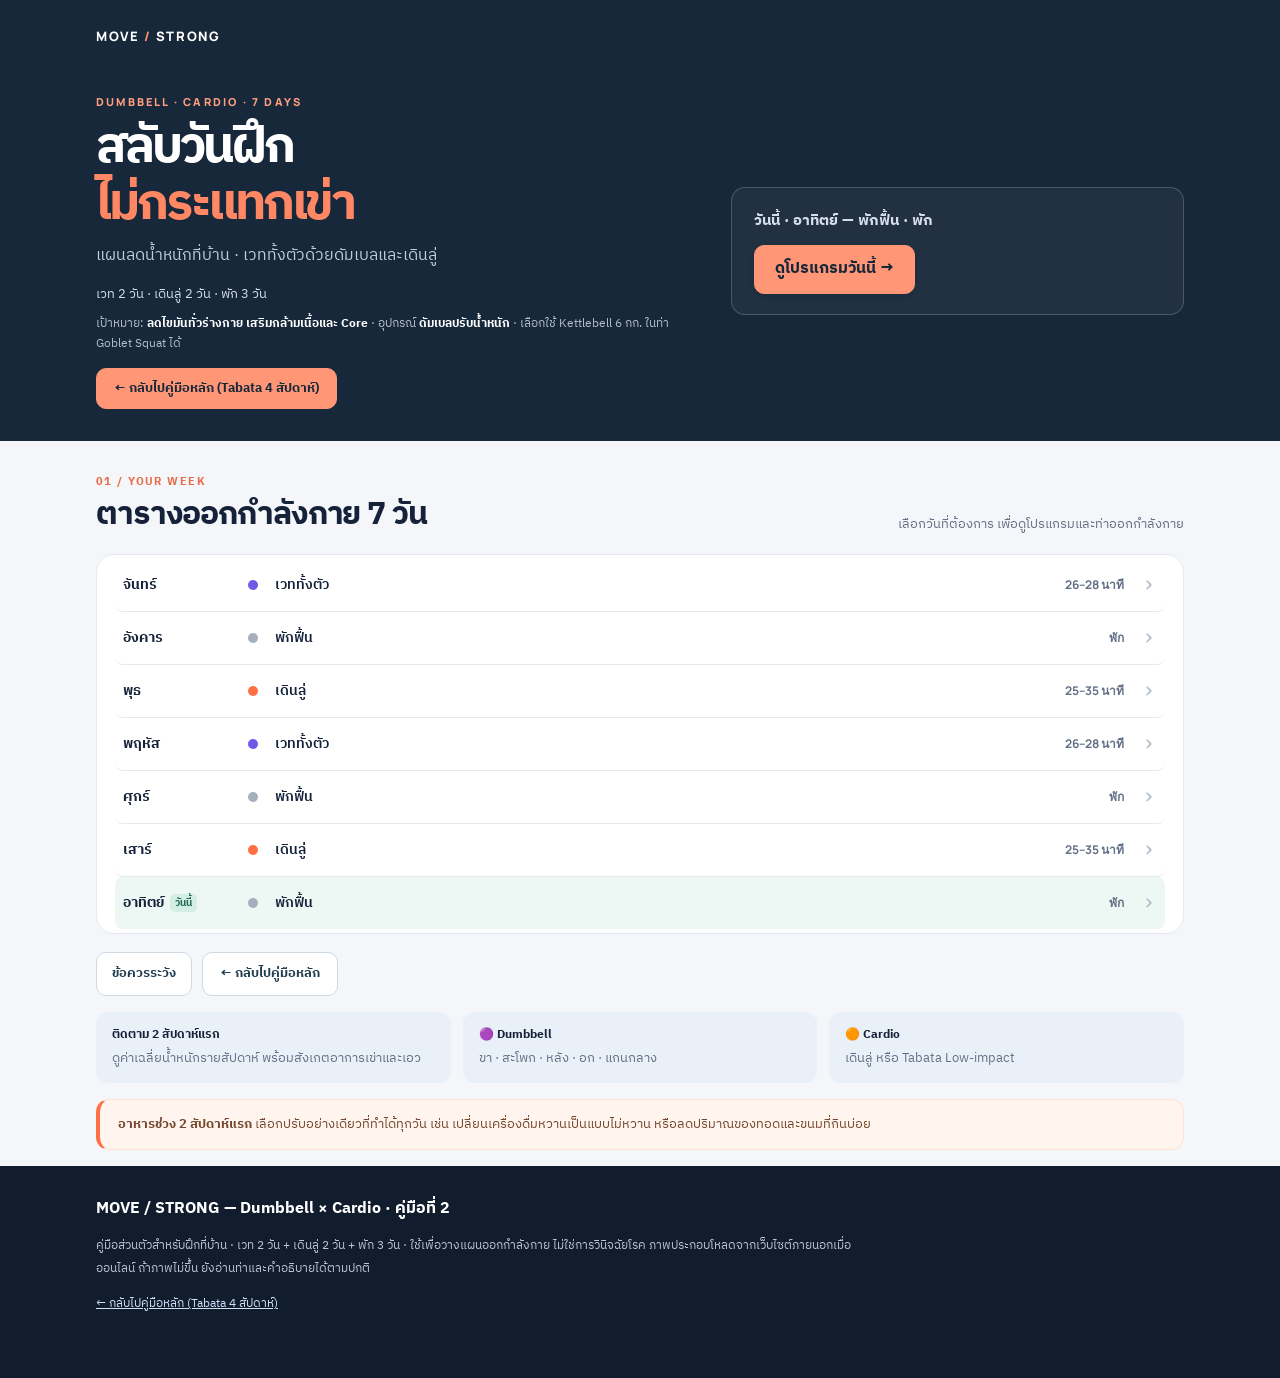
==== commit 6d81694f: "feat: simplify guide two for weight loss" ====
--- a/guide2.html
+++ b/guide2.html
@@ -5,8 +5,8 @@
 <meta name="viewport" content="width=device-width, initial-scale=1"/>
 <meta name="theme-color" content="#17283a"/>
 <link rel="icon" type="image/svg+xml" href="favicon.svg"/>
-<meta name="description" content="คู่มือ Kettlebell 1 ลูก (ไม่ต้องเดิน) × Dumbbell × Cardio แบบสลับวัน 6 วันฝึก + พัก 1 วัน พร้อมภาพท่า วิธีทำ และลิงก์แผนของวันนี้"/>
-<title>KETTLEBELL 1 ลูก (ไม่ต้องเดิน) × DUMBBELL × CARDIO — คู่มือที่ 2</title>
+<meta name="description" content="แผนลดน้ำหนักที่บ้านด้วยดัมเบลและเดินลู่ พร้อมภาพท่า วิธีทำ และลิงก์แผนของวันนี้"/>
+<title>DUMBBELL × CARDIO — คู่มือที่ 2</title>
 <link rel="stylesheet" href="styles.css"/>
 <style>
 .mini-title{font-size:11px;font-weight:800;letter-spacing:.08em;text-transform:uppercase;color:#5b6c81;margin:12px 0 0}
@@ -16,25 +16,26 @@
 </style>
 </head>
 <body>
-<header class="header"><div class="shell"><nav class="nav"><div class="brand">MOVE<span> / </span>STRONG</div><div class="navlinks"><a href="#weekly">ตารางสัปดาห์</a><a href="#kettlebell">Kettlebell</a><a href="#dumbbell">Dumbbell</a><a href="#cardio">Cardio</a><a href="index.html">← คู่มือหลัก</a></div></nav><div class="hero"><div class="hero-copy"><div class="eyebrow">KETTLEBELL · DUMBBELL · CARDIO · 7 DAYS</div><h1>สลับวันฝึก<br/><em>ไม่กระแทกเข่า</em></h1><p class="lead">Kettlebell 1 ลูก (ไม่ต้องเดิน) + Dumbbell + Cardio คู่มือ 6 วันฝึก + พัก 1 วัน สำหรับฝึกที่บ้าน</p><p class="weekly-summary">Kettlebell 2 วัน · Dumbbell 2 วัน · Cardio 2 วัน · พัก 1 วัน</p><div class="hero-bottom">เป้าหมาย: <b>ลดไขมันทั่วร่างกาย เสริมกล้ามเนื้อและ Core</b> · อุปกรณ์ <b>Kettlebell 6 กก. เพียง 1 ลูก + ดัมเบลปรับน้ำหนัก</b> · ทุกท่า Kettlebell ทำอยู่กับที่ ไม่ต้องเดิน · ไม่ใส่ Kettlebell Swing</div><a class="guide-link" href="index.html">← กลับไปคู่มือหลัก (Tabata 4 สัปดาห์)</a></div><div class="today-action" id="today-action" hidden><div class="today-label" id="today-label"></div><button type="button" class="today-button" id="today-button">ดูโปรแกรมวันนี้ →</button></div></div></div></header>
+<header class="header"><div class="shell"><nav class="nav"><div class="brand">MOVE<span> / </span>STRONG</div><div class="navlinks"><a href="#weekly">ตารางสัปดาห์</a><a href="#dumbbell">เวททั้งตัว</a><a href="#cardio">Cardio</a><a href="index.html">← คู่มือหลัก</a></div></nav><div class="hero"><div class="hero-copy"><div class="eyebrow">DUMBBELL · CARDIO · 7 DAYS</div><h1>สลับวันฝึก<br/><em>ไม่กระแทกเข่า</em></h1><p class="lead">แผนลดน้ำหนักที่บ้าน · เวททั้งตัวด้วยดัมเบลและเดินลู่</p><p class="weekly-summary">เวท 2 วัน · เดินลู่ 2 วัน · พัก 3 วัน</p><div class="hero-bottom">เป้าหมาย: <b>ลดไขมันทั่วร่างกาย เสริมกล้ามเนื้อและ Core</b> · อุปกรณ์ <b>ดัมเบลปรับน้ำหนัก</b> · เลือกใช้ Kettlebell 6 กก. ในท่า Goblet Squat ได้</div><a class="guide-link" href="index.html">← กลับไปคู่มือหลัก (Tabata 4 สัปดาห์)</a></div><div class="today-action" id="today-action" hidden><div class="today-label" id="today-label"></div><button type="button" class="today-button" id="today-button">ดูโปรแกรมวันนี้ →</button></div></div></div></header>
 <main class="shell">
 <div class="day-controls" id="day-controls" hidden><button type="button" class="back-button" id="back-to-week">← ตารางสัปดาห์</button><button type="button" class="focus-button" id="kb-focus-toggle" hidden>เริ่มโหมดฝึก</button></div>
 
-<section class="section" id="weekly"><div class="section-heading"><div><div class="kicker">01 / Your week</div><h2>ตารางออกกำลังกาย 7 วัน</h2></div><div class="heading-note">เลือกวันที่ต้องการ เพื่อดูโปรแกรมและท่าออกกำลังกาย</div></div><div class="surface schedule"><a class="week-row" href="#kettlebell"><span class="wd">จันทร์<span class="today-badge" hidden>วันนี้</span></span><span class="dot blue"></span><span class="act">KETTLEBELL</span><span class="dur">24–26 นาที</span><span class="arrow" aria-hidden="true">›</span></a><a class="week-row" href="#dumbbell"><span class="wd">อังคาร<span class="today-badge" hidden>วันนี้</span></span><span class="dot violet"></span><span class="act">DUMBBELL</span><span class="dur">30–40 นาที</span><span class="arrow" aria-hidden="true">›</span></a><a class="week-row" href="#cardio"><span class="wd">พุธ<span class="today-badge" hidden>วันนี้</span></span><span class="dot orange"></span><span class="act">CARDIO</span><span class="dur">20–35 นาที</span><span class="arrow" aria-hidden="true">›</span></a><a class="week-row" href="#kettlebell"><span class="wd">พฤหัส<span class="today-badge" hidden>วันนี้</span></span><span class="dot blue"></span><span class="act">KETTLEBELL</span><span class="dur">24–26 นาที</span><span class="arrow" aria-hidden="true">›</span></a><a class="week-row" href="#dumbbell"><span class="wd">ศุกร์<span class="today-badge" hidden>วันนี้</span></span><span class="dot violet"></span><span class="act">DUMBBELL</span><span class="dur">30–40 นาที</span><span class="arrow" aria-hidden="true">›</span></a><a class="week-row" href="#cardio"><span class="wd">เสาร์<span class="today-badge" hidden>วันนี้</span></span><span class="dot orange"></span><span class="act">CARDIO</span><span class="dur">20–35 นาที</span><span class="arrow" aria-hidden="true">›</span></a><a class="week-row" href="#safety"><span class="wd">อาทิตย์<span class="today-badge" hidden>วันนี้</span></span><span class="dot gray"></span><span class="act">พักฟื้น</span><span class="dur">เดินเบา ๆ ตามสบาย</span><span class="arrow" aria-hidden="true">›</span></a></div><div class="home-links" id="home-links"><button type="button" data-info="safety">ข้อควรระวัง</button><a class="guide-link dark" href="index.html">← กลับไปคู่มือหลัก</a></div><div class="info-strip"><div class="mini"><b>🔵 Kettlebell</b><span>1 ลูก · อยู่กับที่ ไม่ต้องเดิน · ไม่ใช้ Swing</span></div><div class="mini"><b>🟣 Dumbbell</b><span>อก • หลัง • ไหล่ • แขน • Core</span></div><div class="mini"><b>🟠 Cardio</b><span>เดินลู่ หรือ Tabata Low-impact</span></div></div></section>
+<section class="section" id="weekly"><div class="section-heading"><div><div class="kicker">01 / Your week</div><h2>ตารางออกกำลังกาย 7 วัน</h2></div><div class="heading-note">เลือกวันที่ต้องการ เพื่อดูโปรแกรมและท่าออกกำลังกาย</div></div><div class="surface schedule"><a class="week-row" href="#dumbbell"><span class="wd">จันทร์<span class="today-badge" hidden>วันนี้</span></span><span class="dot violet"></span><span class="act">เวททั้งตัว</span><span class="dur">26–28 นาที</span><span class="arrow" aria-hidden="true">›</span></a><a class="week-row" href="#recovery"><span class="wd">อังคาร<span class="today-badge" hidden>วันนี้</span></span><span class="dot gray"></span><span class="act">พักฟื้น</span><span class="dur">พัก</span><span class="arrow" aria-hidden="true">›</span></a><a class="week-row" href="#cardio"><span class="wd">พุธ<span class="today-badge" hidden>วันนี้</span></span><span class="dot orange"></span><span class="act">เดินลู่</span><span class="dur">25–35 นาที</span><span class="arrow" aria-hidden="true">›</span></a><a class="week-row" href="#dumbbell"><span class="wd">พฤหัส<span class="today-badge" hidden>วันนี้</span></span><span class="dot violet"></span><span class="act">เวททั้งตัว</span><span class="dur">26–28 นาที</span><span class="arrow" aria-hidden="true">›</span></a><a class="week-row" href="#recovery"><span class="wd">ศุกร์<span class="today-badge" hidden>วันนี้</span></span><span class="dot gray"></span><span class="act">พักฟื้น</span><span class="dur">พัก</span><span class="arrow" aria-hidden="true">›</span></a><a class="week-row" href="#cardio"><span class="wd">เสาร์<span class="today-badge" hidden>วันนี้</span></span><span class="dot orange"></span><span class="act">เดินลู่</span><span class="dur">25–35 นาที</span><span class="arrow" aria-hidden="true">›</span></a><a class="week-row" href="#recovery"><span class="wd">อาทิตย์<span class="today-badge" hidden>วันนี้</span></span><span class="dot gray"></span><span class="act">พักฟื้น</span><span class="dur">พัก</span><span class="arrow" aria-hidden="true">›</span></a></div><div class="home-links" id="home-links"><button type="button" data-info="safety">ข้อควรระวัง</button><a class="guide-link dark" href="index.html">← กลับไปคู่มือหลัก</a></div><div class="info-strip"><div class="mini"><b>ติดตาม 2 สัปดาห์แรก</b><span>ดูค่าเฉลี่ยน้ำหนักรายสัปดาห์ พร้อมสังเกตอาการเข่าและเอว</span></div><div class="mini"><b>🟣 Dumbbell</b><span>ขา · สะโพก · หลัง · อก · แกนกลาง</span></div><div class="mini"><b>🟠 Cardio</b><span>เดินลู่ หรือ Tabata Low-impact</span></div></div><div class="hint"><b>อาหารช่วง 2 สัปดาห์แรก</b> เลือกปรับอย่างเดียวที่ทำได้ทุกวัน เช่น เปลี่ยนเครื่องดื่มหวานเป็นแบบไม่หวาน หรือลดปริมาณของทอดและขนมที่กินบ่อย</div></section>
 
-<section class="section" id="kettlebell"><div class="section-heading"><div><div class="kicker">02 / Monday & Thursday</div><h2>Kettlebell · จันทร์ / พฤหัส</h2></div><div class="heading-note">ใช้ Kettlebell 6 กก. เพียง 1 ลูก ทุกท่าทำอยู่กับที่ ไม่ต้องเดิน ไม่ใช้ Kettlebell Swing · 4 ท่า · 24–26 นาที</div></div><div class="tabata-summary"><div class="timing-card"><h3>กฎการเล่นวันเวท</h3><p><b>ก่อนเล่น:</b> วอร์มอัป 5 นาที เช่น เดินอยู่กับที่ หมุนไหล่ และทำ Hip Hinge เปล่า</p><p><b>ระหว่างเล่น:</b> พัก 60 วินาทีระหว่างเซตและท่า กดหยุดพักเพิ่มได้ตามต้องการ</p><p><b>น้ำหนัก:</b> เลือกให้จบเซตโดยยังเหลือแรงทำเพิ่มได้ราว 2 ครั้ง และควบคุมท่าได้</p><p><b>หลังเล่น:</b> ผ่อนจังหวะ 3–5 นาที ดื่มน้ำตามเหมาะสม</p></div><div class="round-card"><h3>วิธีฝึกตามเวลา</h3><p><b>ท่าสองข้าง:</b> Row และ Floor Press ทำขวา 40 วินาที พักเปลี่ยนข้าง 10 วินาที แล้วทำซ้าย 40 วินาที จึงนับเป็น 1 เซต</p><p><b>ท่าสองมือ:</b> Squat และ Deadlift ทำ 40 วินาทีต่อเซต</p><p><b>ทุกท่า:</b> ไม่ต้องรีบทำให้ครบเวลา หากปวดข้อหรือหลังผิดปกติให้หยุดท่านั้น</p></div></div><div class="cards"><article class="move-card" id="kb-1"><div class="photo"><div class="image-fallback"><span aria-hidden="true">🏋️</span><b>Goblet Squat</b></div><img loading="lazy" src="https://www.mensjournal.com/.image/NDI6MDAwMDAwMDAxMDc4NjQy/goblet-squat-1.jpg?io=1&amp;profile=default" alt="ภาพตัวอย่างท่า Goblet Squat" onerror="this.style.display='none'" referrerpolicy="no-referrer"/><a class="photo-credit" target="_blank" rel="noopener" href="https://www.mensjournal.com/health-fitness/the-only-functional-workout-you-ll-ever-need-20150303">ที่มาภาพ ↗</a></div><div class="move-body"><div class="index-line"><span class="move-index">1</span><span class="pill pill-violet">2 เซต × 40 วินาที</span><span class="pill pill-teal">ทำช้า ๆ ตามจังหวะ</span></div><h3>Goblet Squat</h3><div class="subname">สควอตถือ Kettlebell หน้าอก</div><p class="mini-title">วิธีทำทีละขั้น</p><ol class="steps"><li>ยืนแยกเท้าประมาณความกว้างไหล่ ถือ Kettlebell 6 กก. ด้วยสองมือชิดหน้าอก</li><li>ดันสะโพกไปด้านหลัง งอเข่าและย่อตัวลงอย่างควบคุม</li><li>ดันพื้นกลับมายืนตรง แล้วเริ่มครั้งถัดไป</li></ol><p class="tip"><b>จุดที่ต้องระวัง</b> ย่อลึกเท่าที่เข่าไม่เจ็บ หลังอยู่แนวกลาง ไม่เด้งตัวตอนลุก</p></div></article><article class="move-card" id="kb-2"><div class="photo"><div class="image-fallback"><span aria-hidden="true">🏋️</span><b>Kettlebell Deadlift</b></div><img loading="lazy" src="https://media.post.rvohealth.io/wp-content/uploads/sites/2/2019/05/KBDeadlift.png" alt="ภาพตัวอย่างท่า Kettlebell Deadlift" onerror="this.style.display='none'" referrerpolicy="no-referrer"/><a class="photo-credit" target="_blank" rel="noopener" href="https://www.acefitness.org/resources/pros/expert-articles/7073/4-deadlift-variations-to-spice-up-your-programming/">ที่มาภาพ ↗</a></div><div class="move-body"><div class="index-line"><span class="move-index">2</span><span class="pill pill-violet">2 เซต × 40 วินาที</span></div><h3>Kettlebell Deadlift</h3><div class="subname">ยกจากพื้นด้วยสะโพก</div><p class="mini-title">วิธีทำทีละขั้น</p><ol class="steps"><li>วางลูกน้ำหนักด้านหน้า แยกเท้าพอดีและงอเข่าเล็กน้อย</li><li>ดันสะโพกไปด้านหลัง พับตัวจับหูด้วยสองมือ รักษาหลังแนวกลาง</li><li>ดันพื้นและเหยียดสะโพกขึ้นยืน แล้วลดกลับอย่างควบคุม</li></ol><p class="tip"><b>จุดที่ต้องระวัง</b> ฝึกพับสะโพกโดยไม่ใช้น้ำหนักก่อน หยุดหากปวดเอว และไม่กลั้นหายใจ</p></div></article><article class="move-card" id="kb-3"><div class="photo"><div class="image-fallback"><span aria-hidden="true">🏋️</span><b>Kettlebell One-arm Row</b></div><img loading="lazy" src="https://i0.wp.com/www.heromovement.net/wp-content/uploads/2020/03/38.png?fit=800%2C800&amp;ssl=1" alt="ภาพตัวอย่างท่า Kettlebell One-arm Row" onerror="this.style.display='none'" referrerpolicy="no-referrer"/><a class="photo-credit" target="_blank" rel="noopener" href="https://www.heromovement.net/blog/home-back-exercises/">ที่มาภาพ ↗</a></div><div class="move-body"><div class="index-line"><span class="move-index">3</span><span class="pill pill-violet">2 เซต × 40 วินาที/ข้าง</span></div><h3>Kettlebell One-arm Row</h3><div class="subname">ดึงน้ำหนักข้างเดียว</div><p class="mini-title">วิธีทำทีละขั้น</p><ol class="steps"><li>ยืนแยกเท้า พยุงมือข้างหนึ่งบนเคาน์เตอร์มั่นคง</li><li>ถือ Kettlebell ด้วยมืออีกข้าง ดึงข้อศอกไปทางสะโพก</li><li>ลดลงช้า ๆ แล้วสลับข้างเมื่อมีเสียงเตือน</li></ol><p class="tip"><b>จุดที่ต้องระวัง</b> หลังอยู่แนวกลาง ไม่บิดตัวหรือเหวี่ยงน้ำหนัก</p></div></article><article class="move-card" id="kb-4"><div class="photo"><div class="image-fallback"><span aria-hidden="true">🏋️</span><b>Kettlebell Floor Press</b></div><img loading="lazy" src="https://www.gymgrossisten.com/dw/image/v2/BDJH_PRD/on/demandware.static/-/Sites-Gymgrossisten-Library/default/dw049dd144/Kettlebells_3.jpg?sh=2000&amp;sm=fit&amp;sw=2000" alt="ภาพตัวอย่างท่า Kettlebell Floor Press" onerror="this.style.display='none'" referrerpolicy="no-referrer"/><a class="photo-credit" target="_blank" rel="noopener" href="https://www.gymgrossisten.com/traningsprogram-kettlebells.html">ที่มาภาพ ↗</a></div><div class="move-body"><div class="index-line"><span class="move-index">4</span><span class="pill pill-violet">2 เซต × 40 วินาที/ข้าง</span></div><h3>Kettlebell Floor Press</h3><div class="subname">ดันน้ำหนักบนพื้น</div><p class="mini-title">วิธีทำทีละขั้น</p><ol class="steps"><li>นอนตะแคงหยิบลูกน้ำหนักด้วยสองมือ แล้วพลิกนอนหงาย</li><li>ถือด้วยมือข้างฝึก ใช้มือว่างช่วยพยุงตามจำเป็น ดันขึ้นเหนืออก</li><li>ลดจนต้นแขนแตะพื้นเบา ๆ แล้วสลับข้างเมื่อมีเสียงเตือน</li></ol><p class="tip"><b>จุดที่ต้องระวัง</b> ทดลองก่อนว่า 6 กก. ควบคุมได้ทั้งสองข้าง หากหนักเกินไปให้ใช้ดัมเบลที่เบากว่า ไม่กลั้นหายใจ</p></div></article></div><p class="flowline"><b>ลำดับ:</b> Goblet Squat → Kettlebell Deadlift → One-arm Row → Floor Press · 2 เซตต่อท่า · พัก 60 วินาทีระหว่างเซต</p></section>
+
 
 <section class="section" id="timer" hidden>
 <div class="focus-exercise"><div class="focus-image" id="kb-image"></div><div class="focus-copy"><span id="kb-image-label"></span><h3 id="kb-image-name"></h3><div id="kb-instructions"></div></div></div>
 <div class="timer" role="region" aria-label="ตัวจับเวลาออกกำลังกาย"><div class="timer-left"><div class="timer-eyebrow" id="kb-phase">เตรียมตัว</div><div class="timer-name" id="kb-move">Goblet Squat</div><div class="timer-count" id="kb-time">10</div><div class="timer-stage" id="kb-stage">เตรียมตัว 10 วินาที</div><div class="timer-status" id="kb-status" role="status" hidden></div><div class="focus-progress" aria-hidden="true"><div id="kb-progress"></div></div><div class="timer-btns"><button type="button" class="btn" id="kb-start">▶ เริ่ม</button><button type="button" class="btn secondary" id="kb-pause" disabled>⏸ หยุดชั่วคราว</button><button type="button" class="btn secondary" id="kb-reset">↻ รีเซ็ต</button></div></div><div class="timer-right" id="guide-round-options" hidden><label for="guide-rounds">จำนวนรอบ Tabata</label><select id="guide-rounds"><option value="2">2 รอบ</option><option value="3" selected>3 รอบ</option></select></div></div>
 </section>
-<section class="section" id="dumbbell"><div class="section-heading"><div><div class="kicker">03 / Tuesday & Friday</div><h2>Dumbbell · อังคาร / ศุกร์</h2></div><div class="heading-note">ช่วงบนและ Core ใช้ดัมเบลปรับน้ำหนัก ไม่ต้องมีม้านั่ง · 5 ท่า · 30–40 นาที</div></div><div class="cards"><article class="move-card" id="db-1"><div class="photo"><div class="image-fallback"><span aria-hidden="true">💪</span><b>Dumbbell Floor Press</b></div><img loading="lazy" src="https://s.yimg.com/ny/api/res/1.2/JfT44n3sZjzqG4bWtDDLww--/YXBwaWQ9aGlnaGxhbmRlcjt3PTk2MDtoPTgzMDtjZj13ZWJw/https%3A/media.zenfs.com/en/men_s_journal_718/c9712bd3602afee0f9f8dc8306654353" alt="ภาพตัวอย่างท่า Dumbbell Floor Press" onerror="this.style.display='none'" referrerpolicy="no-referrer"/><a class="photo-credit" target="_blank" rel="noopener" href="https://www.yahoo.com/lifestyle/8-best-chest-exercises-dont-003837529.html">ที่มาภาพ ↗</a></div><div class="move-body"><div class="index-line"><span class="move-index">1</span><span class="pill pill-violet">3 เซต × 40 วินาที</span><span class="pill pill-teal">ขึ้น 1–2 วิ / ลง 2 วิ</span></div><h3>Dumbbell Floor Press</h3><div class="subname">ดันอกด้วยดัมเบลบนพื้น</div><p class="mini-title">วิธีทำทีละขั้น</p><ol class="steps"><li>นั่งถือดัมเบลไว้ใกล้หน้าอกแล้วเอนลงนอนหงายบนเสื่ออย่างระมัดระวัง</li><li>งอศอกให้ต้นแขนแตะพื้นเบา ๆ ตั้งข้อมือให้ตรง</li><li>ดันดัมเบลขึ้นเหนืออก แล้วลดลงช้า ๆ จนต้นแขนแตะพื้นอีกครั้ง</li></ol><p class="tip"><b>จุดที่ต้องระวัง</b> ไม่กางศอกออกตั้งฉากกับลำตัว ไม่แอ่นเอว และวางดัมเบลอย่างปลอดภัยเมื่อเสร็จ</p></div></article><article class="move-card" id="db-2"><div class="photo"><div class="image-fallback"><span aria-hidden="true">🏋️</span><b>One-arm Dumbbell Row</b></div><img loading="lazy" src="https://cdn.thehinh.com/2021/06/ingle-Arm-Dumbbell-Rows.webp" alt="ภาพตัวอย่างท่า One-arm Dumbbell Row" onerror="this.style.display='none'" referrerpolicy="no-referrer"/><a class="photo-credit" target="_blank" rel="noopener" href="https://www.thehinh.com/2021/06/bai-tap-lung-cho-nu-tai-nha.html">ที่มาภาพ ↗</a></div><div class="move-body"><div class="index-line"><span class="move-index">2</span><span class="pill pill-violet">3 เซต × 40 วินาที/ข้าง</span><span class="pill pill-teal">ค้างด้านบน 1 วินาที</span></div><h3>One-arm Dumbbell Row</h3><div class="subname">ดึงหลังด้วยดัมเบลทีละข้าง ไม่ใช้ม้านั่ง</div><p class="mini-title">วิธีทำทีละขั้น</p><ol class="steps"><li>ยืนแยกเท้าหน้า–หลังเล็กน้อย พับตัวจากสะโพก หลังอยู่แนวกลาง</li><li>ถือดัมเบลมือขวา มือซ้ายวางพยุงต้นขาหน้า โดยไม่ทิ้งน้ำหนักลงบนเข่าจนเจ็บ</li><li>ดึงศอกเข้าหาสะโพก ค้าง 1 วินาที ลดลงช้า ๆ แล้วทำครบขวาก่อนสลับซ้าย</li></ol><p class="tip"><b>จุดที่ต้องระวัง</b> ขวาครบ + ซ้ายครบ = 1 เซต ไม่บิดลำตัว หากเอวเริ่มเจ็บให้หยุดหรือใช้มือพยุงเคาน์เตอร์มั่นคง</p></div></article><article class="move-card" id="db-3"><div class="photo"><div class="image-fallback"><span aria-hidden="true">🙆</span><b>Seated Shoulder Press</b></div><img loading="lazy" src="https://miro.medium.com/v2/resize%3Afit%3A1240/1%2AcN6K6UGVsq5pTW5yvUxF4A.png" alt="ภาพตัวอย่างท่า Seated Shoulder Press" onerror="this.style.display='none'" referrerpolicy="no-referrer"/><a class="photo-credit" target="_blank" rel="noopener" href="https://medium.com/make-gym-easy/beginners-guide-to-dumbbell-workouts-shoulder-press-how-to-7dc0926699a1">ที่มาภาพ ↗</a></div><div class="move-body"><div class="index-line"><span class="move-index">3</span><span class="pill pill-violet">2 เซต × 40 วินาที</span><span class="pill pill-teal">ขึ้น 1–2 วิ / ลง 2 วิ</span></div><h3>Seated Shoulder Press</h3><div class="subname">ดันไหล่ในท่านั่ง</div><p class="mini-title">วิธีทำทีละขั้น</p><ol class="steps"><li>นั่งบนเก้าอี้แข็งแรง เท้าวางเต็มพื้น ถือดัมเบลระดับไหล่</li><li>ดันแขนขึ้นเหนือศีรษะอย่างควบคุม โดยไม่ต้องกระแทกดัมเบลชนกัน</li><li>ค่อย ๆ ลดกลับลงระดับไหล่แล้วเริ่มครั้งต่อไป</li></ol><p class="tip"><b>จุดที่ต้องระวัง</b> ไม่แอ่นเอว ไม่กลั้นหายใจ เลือกน้ำหนักที่ยกได้โดยไม่เบ่งหนัก</p></div></article><article class="move-card" id="db-4"><div class="photo"><div class="image-fallback"><span aria-hidden="true">💪</span><b>Hammer Curl</b></div><img loading="lazy" src="https://weriselatam.com/wp-content/uploads/2020/09/Curl-martillo.jpg" alt="ภาพตัวอย่างท่า Hammer Curl" onerror="this.style.display='none'" referrerpolicy="no-referrer"/><a class="photo-credit" target="_blank" rel="noopener" href="https://weriselatam.com/we-workout/como-hacer-crecer-los-biceps/">ที่มาภาพ ↗</a></div><div class="move-body"><div class="index-line"><span class="move-index">4</span><span class="pill pill-violet">2 เซต × 40 วินาที</span><span class="pill pill-teal">ขึ้น 1–2 วิ / ลง 2 วิ</span></div><h3>Hammer Curl</h3><div class="subname">งอแขนท่าถือค้อน</div><p class="mini-title">วิธีทำทีละขั้น</p><ol class="steps"><li>ยืนหรือนั่งตัวตรง ถือดัมเบลข้างตัวโดยให้ฝ่ามือหันเข้าหาลำตัว</li><li>งอข้อศอก ยกดัมเบลเข้าหาหัวไหล่โดยศอกอยู่ใกล้สีข้าง</li><li>ค่อย ๆ ลดแขนลงจนกลับตำแหน่งเริ่มต้น</li></ol><p class="tip"><b>จุดที่ต้องระวัง</b> ไม่เหวี่ยงหลังหรือโยกตัวช่วยยก หากทำไม่ได้ให้ลดน้ำหนัก</p></div></article><article class="move-card" id="db-5"><div class="photo"><div class="image-fallback"><span aria-hidden="true">🪲</span><b>Dead Bug</b></div><img loading="lazy" src="https://i0.wp.com/www.muscleandfitness.com/wp-content/uploads/2016/03/DeadBug_CR__ACE_.jpg?crop=1&amp;h=614&amp;quality=86&amp;strip=all&amp;w=1090" alt="ภาพตัวอย่างท่า Dead Bug" onerror="this.style.display='none'" referrerpolicy="no-referrer"/><a class="photo-credit" target="_blank" rel="noopener" href="https://www.muscleandfitness.com/workouts/full-body-exercises/the-deadbug-exercise-how-to-benefits-variations/">ที่มาภาพ ↗</a></div><div class="move-body"><div class="index-line"><span class="move-index">5</span><span class="pill pill-violet">2 เซต × 40 วินาที</span><span class="pill pill-teal">สลับซ้าย–ขวาทุกครั้ง</span></div><h3>Dead Bug</h3><div class="subname">ฝึกหน้าท้องและควบคุมหลัง</div><p class="mini-title">วิธีทำทีละขั้น</p><ol class="steps"><li>นอนหงาย ยกแขนชี้ขึ้น งอสะโพกและเข่าประมาณ 90 องศา</li><li>เหยียดแขนขวากับขาซ้ายออกช้า ๆ โดยไม่ให้เอวแอ่น</li><li>กลับท่าเริ่มต้น แล้วเหยียดแขนซ้ายกับขาขวา สลับต่อเนื่อง</li></ol><p class="tip"><b>จุดที่ต้องระวัง</b> ไม่ต้องเหยียดขาต่ำมาก หากหลังเริ่มแอ่นให้ลดระยะเคลื่อนไหว นับครบทั้งสองข้างจึงได้ข้างละ 1 ครั้ง</p></div></article></div><p class="flowline"><b>ลำดับ:</b> Dumbbell Floor Press → One-arm Dumbbell Row → Seated Shoulder Press → Hammer Curl → Dead Bug · ตัวจับเวลาพัก 60 วิระหว่างเซตและท่า · Row เปลี่ยนข้าง 10 วิ · รวม 30–40 นาที</p></section>
+<section class="section" id="dumbbell"><div class="section-heading"><div><div class="kicker">02 / Monday &amp; Thursday</div><h2>เวททั้งตัว · จันทร์ / พฤหัส</h2></div><div class="heading-note">ใช้ดัมเบลปรับน้ำหนักเป็นหลัก · 5 ท่า · รวมวอร์มและคูลดาวน์ประมาณ 26–28 นาที</div></div><div class="tabata-summary"><div class="timing-card"><h3>ก่อนและหลังฝึก</h3><p>วอร์มอัป 5 นาที แล้วกดเริ่มโหมดฝึก เมื่อทำครบให้คูลดาวน์ 3–5 นาที</p><p>เลือกน้ำหนักที่คุมท่าได้ หายใจต่อเนื่อง หากปวดหรือฟอร์มเริ่มเสียให้หยุดก่อนหมดเวลา</p></div><div class="round-card"><h3>วิธีฝึกตามเวลา</h3><p>ท่าละ 2 เซต เซตละ 40 วินาที พัก 60 วินาทีระหว่างเซตและท่า</p><p>Row ทำข้างละ 40 วินาที พักเปลี่ยนข้าง 10 วินาที ส่วน Dead Bug สลับข้างตลอดช่วงฝึก</p><p>ตัวจับเวลา 17 นาที 30 วินาที รวมเตรียมตัว 10 วินาที</p></div></div><div class="cards"><article class="move-card" id="db-1"><div class="photo"><div class="image-fallback"><span aria-hidden="true">🏋️</span><b>Goblet Squat</b></div><img loading="lazy" src="https://www.mensjournal.com/.image/NDI6MDAwMDAwMDAxMDc4NjQy/goblet-squat-1.jpg?io=1&amp;profile=default" alt="ภาพตัวอย่างท่า Goblet Squat แบบใช้ Kettlebell" onerror="this.style.display='none'" referrerpolicy="no-referrer"/><a class="photo-credit" target="_blank" rel="noopener" href="https://www.mensjournal.com/health-fitness/the-only-functional-workout-you-ll-ever-need-20150303">ที่มาภาพ ↗</a></div><div class="move-body"><div class="index-line"><span class="move-index">1</span><span class="pill pill-violet">2 เซต × 40 วินาที</span><span class="pill pill-teal">ทำช้า ๆ ตามจังหวะ</span></div><h3>Goblet Squat</h3><div class="subname">สควอตถือดัมเบลหน้าอก · ใช้ Kettlebell 6 กก. แทนได้ถ้าควบคุมได้</div><p class="mini-title">วิธีทำทีละขั้น</p><ol class="steps"><li>ยืนแยกเท้าประมาณความกว้างไหล่ ถือดัมเบลหนึ่งลูกด้วยสองมือชิดหน้าอก</li><li>ดันสะโพกไปด้านหลัง งอเข่าและย่อตัวลงอย่างควบคุม</li><li>ดันพื้นกลับมายืนตรง แล้วเริ่มครั้งถัดไป</li></ol><p class="tip"><b>จุดที่ต้องระวัง</b> ย่อลึกเท่าที่เข่าไม่เจ็บ หลังอยู่แนวกลาง ไม่เด้งตัวตอนลุก</p></div></article><article class="move-card" id="db-2"><div class="photo"><div class="image-fallback"><span aria-hidden="true">🌉</span><b>Glute Bridge</b></div><img loading="lazy" src="https://cdn.prod.openfit.com/uploads/2019/05/14110159/Glute-Bridge-A.B.jpg" alt="ภาพตัวอย่าง Glute Bridge แบบไม่ถืออุปกรณ์" onerror="this.style.display='none'" referrerpolicy="no-referrer"/></div><div class="move-body"><div class="index-line"><span class="move-index">2</span><span class="pill pill-violet">2 เซต × 40 วินาที</span></div><h3>Glute Bridge</h3><div class="subname">ยกสะโพกบนพื้น · เริ่มด้วยน้ำหนักตัว</div><ol class="steps"><li>นอนหงาย ชันเข่า วางเท้าราบกับพื้น</li><li>ยกสะโพกด้วยแรงจากกล้ามเนื้อก้น ค้างครู่หนึ่งแล้วลดลงช้า ๆ</li><li>ทำต่อในจังหวะที่ควบคุมได้ หายใจตามปกติ</li></ol><p class="tip">ไม่แอ่นเอว ถ้าชันเข่าหรือกดเท้าแล้วปวด ให้หยุดท่านี้</p></div></article><article class="move-card" id="db-3"><div class="photo"><div class="image-fallback"><span aria-hidden="true">🏋️</span><b>One-arm Dumbbell Row</b></div><img loading="lazy" src="https://cdn.thehinh.com/2021/06/ingle-Arm-Dumbbell-Rows.webp" alt="ภาพตัวอย่างท่า One-arm Dumbbell Row" onerror="this.style.display='none'" referrerpolicy="no-referrer"/><a class="photo-credit" target="_blank" rel="noopener" href="https://www.thehinh.com/2021/06/bai-tap-lung-cho-nu-tai-nha.html">ที่มาภาพ ↗</a></div><div class="move-body"><div class="index-line"><span class="move-index">3</span><span class="pill pill-violet">2 เซต × 40 วินาที/ข้าง</span><span class="pill pill-teal">ค้างด้านบน 1 วินาที</span></div><h3>One-arm Dumbbell Row</h3><div class="subname">ดึงหลังด้วยดัมเบลทีละข้าง ไม่ใช้ม้านั่ง</div><p class="mini-title">วิธีทำทีละขั้น</p><ol class="steps"><li>ยืนแยกเท้าหน้า–หลังเล็กน้อย พับตัวจากสะโพก หลังอยู่แนวกลาง</li><li>ถือดัมเบลมือขวา มือซ้ายวางพยุงต้นขาหน้า โดยไม่ทิ้งน้ำหนักลงบนเข่าจนเจ็บ</li><li>ดึงศอกเข้าหาสะโพก ค้าง 1 วินาที ลดลงช้า ๆ แล้วทำครบขวาก่อนสลับซ้าย</li></ol><p class="tip"><b>จุดที่ต้องระวัง</b> ขวาครบ + ซ้ายครบ = 1 เซต ไม่บิดลำตัว หากเอวเริ่มเจ็บให้หยุดหรือใช้มือพยุงเคาน์เตอร์มั่นคง</p></div></article><article class="move-card" id="db-4"><div class="photo"><div class="image-fallback"><span aria-hidden="true">💪</span><b>Dumbbell Floor Press</b></div><img loading="lazy" src="https://s.yimg.com/ny/api/res/1.2/JfT44n3sZjzqG4bWtDDLww--/YXBwaWQ9aGlnaGxhbmRlcjt3PTk2MDtoPTgzMDtjZj13ZWJw/https%3A/media.zenfs.com/en/men_s_journal_718/c9712bd3602afee0f9f8dc8306654353" alt="ภาพตัวอย่างท่า Dumbbell Floor Press" onerror="this.style.display='none'" referrerpolicy="no-referrer"/><a class="photo-credit" target="_blank" rel="noopener" href="https://www.yahoo.com/lifestyle/8-best-chest-exercises-dont-003837529.html">ที่มาภาพ ↗</a></div><div class="move-body"><div class="index-line"><span class="move-index">4</span><span class="pill pill-violet">2 เซต × 40 วินาที</span><span class="pill pill-teal">ขึ้น 1–2 วิ / ลง 2 วิ</span></div><h3>Dumbbell Floor Press</h3><div class="subname">ดันอกด้วยดัมเบลบนพื้น</div><p class="mini-title">วิธีทำทีละขั้น</p><ol class="steps"><li>นั่งถือดัมเบลไว้ใกล้หน้าอกแล้วเอนลงนอนหงายบนเสื่ออย่างระมัดระวัง</li><li>งอศอกให้ต้นแขนแตะพื้นเบา ๆ ตั้งข้อมือให้ตรง</li><li>ดันดัมเบลขึ้นเหนืออก แล้วลดลงช้า ๆ จนต้นแขนแตะพื้นอีกครั้ง</li></ol><p class="tip"><b>จุดที่ต้องระวัง</b> ไม่กางศอกออกตั้งฉากกับลำตัว ไม่แอ่นเอว และวางดัมเบลอย่างปลอดภัยเมื่อเสร็จ</p></div></article><article class="move-card" id="db-5"><div class="photo"><div class="image-fallback"><span aria-hidden="true">🪲</span><b>Dead Bug</b></div><img loading="lazy" src="https://i0.wp.com/www.muscleandfitness.com/wp-content/uploads/2016/03/DeadBug_CR__ACE_.jpg?crop=1&amp;h=614&amp;quality=86&amp;strip=all&amp;w=1090" alt="ภาพตัวอย่างท่า Dead Bug" onerror="this.style.display='none'" referrerpolicy="no-referrer"/><a class="photo-credit" target="_blank" rel="noopener" href="https://www.muscleandfitness.com/workouts/full-body-exercises/the-deadbug-exercise-how-to-benefits-variations/">ที่มาภาพ ↗</a></div><div class="move-body"><div class="index-line"><span class="move-index">5</span><span class="pill pill-violet">2 เซต × 40 วินาที</span><span class="pill pill-teal">สลับซ้าย–ขวาทุกครั้ง</span></div><h3>Dead Bug</h3><div class="subname">ฝึกหน้าท้องและควบคุมหลัง</div><p class="mini-title">วิธีทำทีละขั้น</p><ol class="steps"><li>นอนหงาย ยกแขนชี้ขึ้น งอสะโพกและเข่าประมาณ 90 องศา</li><li>เหยียดแขนขวากับขาซ้ายออกช้า ๆ โดยไม่ให้เอวแอ่น</li><li>กลับท่าเริ่มต้น แล้วเหยียดแขนซ้ายกับขาขวา สลับต่อเนื่อง</li></ol><p class="tip"><b>จุดที่ต้องระวัง</b> ไม่ต้องเหยียดขาต่ำมาก หากหลังเริ่มแอ่นให้ลดระยะเคลื่อนไหว นับครบทั้งสองข้างจึงได้ข้างละ 1 ครั้ง</p></div></article></div></section>
 
-<section class="section" id="cardio"><div class="section-heading"><div><div class="kicker">04 / Wednesday & Saturday</div><h2>Cardio · พุธ / เสาร์</h2></div><div class="heading-note">ในวันพุธและวันเสาร์ เลือกทำเพียง 1 อย่าง: เดินลู่ หรือ Tabata Low-impact ไม่ต้องทำทั้งสองอย่าง</div></div><div class="action-bar"><button type="button" data-workout="walk">โหมดฝึกเดินลู่ · 30 นาที</button><button type="button" data-workout="tabata">โหมดฝึก Tabata</button></div><div class="surface walkcard"><div><div class="walk-kicker">ตัวเลือกที่ 1 · เดินลู่ 25–35 นาที · ความเร็วหลัก</div><div class="walk-big">3.5 <small>km/h</small></div><div class="walk-small">ความชันเริ่ม 0% · ไม่ต้องใส่ถุงทรายข้อเท้า</div></div><div><ol class="walk-steps"><li><b>วอร์ม 5 นาที</b> — ความเร็ว 2.5–3.0 km/h</li><li><b>เดินหลัก 15–25 นาที</b> — เริ่มที่ 3.5 km/h แล้วเพิ่มตามระดับความเหนื่อยและความสบายของเข่า</li><li><b>คูลดาวน์ 5 นาที</b> — ความเร็ว 2.5–3.0 km/h</li></ol><p class="walk-small">พักระหว่างเซตและเปลี่ยนท่า 60–90 วินาที หากปวดข้อหรือหลังผิดปกติให้หยุดท่านั้น</p></div></div><div class="tabata-summary"><div class="timing-card"><h3>ตัวเลือกที่ 2 · Tabata Low-impact 20/10</h3><div class="timing-digits"><span class="big-timing work">20<span style="font-size:.38em">s</span></span><span class="separator">/</span><span class="big-timing rest">10<span style="font-size:.38em">s</span></span></div><p>ทำท่าละ 20 วินาที แล้วพัก 10 วินาที ก่อนเปลี่ยนท่า จนครบ 4 ท่า แล้ววนอีกครั้ง = 1 รอบ 4 นาที</p></div><div class="round-card"><h3>วิธีจัดทั้งเซสชัน</h3><div class="rounds"><div class="r">5' วอร์ม</div><div class="r">4' × 2–3</div><div class="r">90" พักรอบ</div><div class="r">5' คูลดาวน์</div></div><p>ทำ 2–3 รอบ พักระหว่างรอบ 90 วินาที · ช่วงแรกใช้ระดับเหนื่อย 6–7/10 ไม่ใช่เร่งสุดแรง</p></div></div><p class="flowline"><b>ลำดับ 8 ช่วง:</b> Shadow Boxing → Step Touch → Fast March → Low-impact Jack → Shadow Boxing → Step Touch → Fast March → Low-impact Jack = 4 นาทีต่อรอบ</p><div class="cards"><article class="move-card" id="cardio-1"><div class="photo"><div class="image-fallback"><span aria-hidden="true">🥊</span><b>Shadow Boxing</b></div><img loading="lazy" src="https://www.dmoose.com/cdn/shop/articles/1_ae36aa9c-b204-4c4e-9516-e579152e3436.jpg?v=1653566963" alt="ภาพตัวอย่างท่า Shadow Boxing" onerror="this.style.display='none'" referrerpolicy="no-referrer"/><a class="photo-credit" target="_blank" rel="noopener" href="https://www.dmoose.com/blogs/biceps/shadow-boxing-drill">ที่มาภาพ ↗</a></div><div class="move-body"><div class="index-line"><span class="move-index">1</span><span class="pill pill-coral">20 วินาที</span><span class="pill pill-teal">พัก 10 วินาที</span></div><h3>Shadow Boxing</h3><div class="subname">ชกมวยลม</div><p class="mini-title">วิธีทำทีละขั้น</p><ol class="steps"><li>ยืนก้าวเท้าเล็กน้อย ยกหมัดทั้งสองใกล้ระดับคาง</li><li>ออกหมัดตรงซ้ายและขวาสลับกัน ดึงหมัดกลับทุกครั้ง</li><li>เพิ่มความเร็วของแขนโดยที่เท้ายังอยู่กับพื้นและลำตัวมั่นคง</li></ol><p class="tip"><b>จุดที่ต้องระวัง</b> ไม่ถือดัมเบลระหว่างชก ไม่บิดหัวเข่าหรือเอวแรง ๆ</p></div></article><article class="move-card" id="cardio-2"><div class="photo"><div class="image-fallback"><span aria-hidden="true">↔️</span><b>Step Touch</b></div><img loading="lazy" src="https://s3.amazonaws.com/prod.skimble/assets/2742516/image_iphone.jpg" alt="ภาพตัวอย่างท่า Step Touch" onerror="this.style.display='none'" referrerpolicy="no-referrer"/><a class="photo-credit" target="_blank" rel="noopener" href="https://www.skimble.com/exercises/85896-step-touch-how-to-do-exercise">ที่มาภาพ ↗</a></div><div class="move-body"><div class="index-line"><span class="move-index">2</span><span class="pill pill-coral">20 วินาที</span><span class="pill pill-teal">พัก 10 วินาที</span></div><h3>Step Touch</h3><div class="subname">ก้าวข้างสลับซ้าย–ขวา</div><p class="mini-title">วิธีทำทีละขั้น</p><ol class="steps"><li>ยืนตัวตรง ก้าวเท้าขวาออกด้านข้างหนึ่งช่วงก้าว</li><li>นำเท้าซ้ายมาแตะใกล้เท้าขวา แล้วก้าวเท้าซ้ายออกอีกด้าน</li><li>ทำซ้ำเป็นจังหวะ พร้อมแกว่งแขนช่วยให้หัวใจเต้นเร็วขึ้น</li></ol><p class="tip"><b>จุดที่ต้องระวัง</b> ไม่กระโดด ไม่ย่อลึก และลดความกว้างก้าวหากเข่าไม่สบาย</p></div></article><article class="move-card" id="cardio-3"><div class="photo"><div class="image-fallback"><span aria-hidden="true">🚶</span><b>Fast March</b></div><img loading="lazy" src="https://static.wixstatic.com/media/1836ac_6f4b399cb29b4e2d80bef3cad9ccad1b~mv2.jpg/v1/fill/w_1470%2Ch_980%2Cal_c%2Cq_85%2Cusm_0.66_1.00_0.01%2Cenc_avif%2Cquality_auto/1836ac_6f4b399cb29b4e2d80bef3cad9ccad1b~mv2.jpg" alt="ภาพตัวอย่างท่า Fast March" onerror="this.style.display='none'" referrerpolicy="no-referrer"/><a class="photo-credit" target="_blank" rel="noopener" href="https://www.trainwithdaveoc.com/blog/5-low-impact-cardio-moves-for-small-spaces">ที่มาภาพ ↗</a></div><div class="move-body"><div class="index-line"><span class="move-index">3</span><span class="pill pill-coral">20 วินาที</span><span class="pill pill-teal">พัก 10 วินาที</span></div><h3>Fast March</h3><div class="subname">เดินเร็วอยู่กับที่</div><p class="mini-title">วิธีทำทีละขั้น</p><ol class="steps"><li>ยืนตัวตรง เริ่มเดินย่ำเท้าอยู่กับที่</li><li>สลับยกเท้าขวา–ซ้ายให้เร็วขึ้น พร้อมแกว่งแขน</li><li>ยกเข่าแค่ระดับที่เข่าไม่เจ็บ ไม่ต้องยกสูงเหมือนภาพ</li></ol><p class="tip"><b>จุดที่ต้องระวัง</b> ลดความเร็วหรือความสูงของเข่าเมื่อรู้สึกกระแทกหรือเจ็บ</p></div></article><article class="move-card" id="cardio-4"><div class="photo"><div class="image-fallback"><span aria-hidden="true">🙆</span><b>Low-impact Jack</b></div><img loading="lazy" src="https://hips.hearstapps.com/hmg-prod/images/side-side-step-jack-64e78fd9ce02b.jpeg?crop=0.787xw%3A0.934xh%3B0.0782xw%2C0.0665xh&amp;resize=980%3A%2A" alt="ภาพตัวอย่างท่า Low-impact Jack" onerror="this.style.display='none'" referrerpolicy="no-referrer"/><a class="photo-credit" target="_blank" rel="noopener" href="https://www.runnersworld.com/training/a62490291/best-aerobic-exercises-for-seniors/">ที่มาภาพ ↗</a></div><div class="move-body"><div class="index-line"><span class="move-index">4</span><span class="pill pill-coral">20 วินาที</span><span class="pill pill-teal">พัก 10 วินาที</span></div><h3>Low-impact Jack</h3><div class="subname">ก้าวออกข้างพร้อมยกแขน ไม่กระโดด</div><p class="mini-title">วิธีทำทีละขั้น</p><ol class="steps"><li>ยืนเท้าชิดพอสบาย แขนอยู่ด้านข้าง</li><li>ก้าวเท้าขวาออกข้าง พร้อมยกแขนทั้งสองขึ้นเหนือศีรษะ</li><li>ก้าวเท้าขวากลับแล้วลดแขน จากนั้นทำกับเท้าซ้าย</li></ol><p class="tip"><b>จุดที่ต้องระวัง</b> ก้าวทีละข้าง เท้าไม่ลอยพร้อมกัน ไม่ใช่ Jumping Jack แบบกระโดด</p></div></article></div></section>
+<section class="section" id="cardio"><div class="section-heading"><div><div class="kicker">04 / Wednesday & Saturday</div><h2>Cardio · พุธ / เสาร์</h2></div><div class="heading-note">ในวันพุธและวันเสาร์ เดินลู่ 25–35 นาทีเป็นหลัก หรือเลือก Tabata Low-impact แทนในวันนั้น</div></div><div class="action-bar"><button type="button" data-workout="walk">โหมดฝึกเดินลู่ · 30 นาที</button><button type="button" data-workout="tabata">โหมดฝึก Tabata</button></div><div class="surface walkcard"><div><div class="walk-kicker">ตัวเลือกที่ 1 · เดินลู่ 25–35 นาที · ความเร็วหลัก</div><div class="walk-big">3.5 <small>km/h</small></div><div class="walk-small">ความชันเริ่ม 0% · ไม่ต้องใส่ถุงทรายข้อเท้า</div></div><div><ol class="walk-steps"><li><b>วอร์ม 5 นาที</b> — ความเร็ว 2.5–3.0 km/h</li><li><b>เดินหลัก 15–25 นาที</b> — เริ่มที่ 3.5 km/h แล้วเพิ่มตามระดับความเหนื่อยและความสบายของเข่า</li><li><b>คูลดาวน์ 5 นาที</b> — ความเร็ว 2.5–3.0 km/h</li></ol><p class="walk-small">พักระหว่างเซตและเปลี่ยนท่า 60–90 วินาที หากปวดข้อหรือหลังผิดปกติให้หยุดท่านั้น</p></div></div><div class="tabata-summary"><div class="timing-card"><h3>ตัวเลือกที่ 2 · Tabata Low-impact 20/10</h3><div class="timing-digits"><span class="big-timing work">20<span style="font-size:.38em">s</span></span><span class="separator">/</span><span class="big-timing rest">10<span style="font-size:.38em">s</span></span></div><p>ทำท่าละ 20 วินาที แล้วพัก 10 วินาที ก่อนเปลี่ยนท่า จนครบ 4 ท่า แล้ววนอีกครั้ง = 1 รอบ 4 นาที</p></div><div class="round-card"><h3>วิธีจัดทั้งเซสชัน</h3><div class="rounds"><div class="r">5' วอร์ม</div><div class="r">4' × 2–3</div><div class="r">90" พักรอบ</div><div class="r">5' คูลดาวน์</div></div><p>ทำ 2–3 รอบ พักระหว่างรอบ 90 วินาที · ช่วงแรกใช้ระดับเหนื่อย 6–7/10 ไม่ใช่เร่งสุดแรง</p></div></div><p class="flowline"><b>ลำดับ 8 ช่วง:</b> Shadow Boxing → Step Touch → Fast March → Low-impact Jack → Shadow Boxing → Step Touch → Fast March → Low-impact Jack = 4 นาทีต่อรอบ</p><div class="cards"><article class="move-card" id="cardio-1"><div class="photo"><div class="image-fallback"><span aria-hidden="true">🥊</span><b>Shadow Boxing</b></div><img loading="lazy" src="https://www.dmoose.com/cdn/shop/articles/1_ae36aa9c-b204-4c4e-9516-e579152e3436.jpg?v=1653566963" alt="ภาพตัวอย่างท่า Shadow Boxing" onerror="this.style.display='none'" referrerpolicy="no-referrer"/><a class="photo-credit" target="_blank" rel="noopener" href="https://www.dmoose.com/blogs/biceps/shadow-boxing-drill">ที่มาภาพ ↗</a></div><div class="move-body"><div class="index-line"><span class="move-index">1</span><span class="pill pill-coral">20 วินาที</span><span class="pill pill-teal">พัก 10 วินาที</span></div><h3>Shadow Boxing</h3><div class="subname">ชกมวยลม</div><p class="mini-title">วิธีทำทีละขั้น</p><ol class="steps"><li>ยืนก้าวเท้าเล็กน้อย ยกหมัดทั้งสองใกล้ระดับคาง</li><li>ออกหมัดตรงซ้ายและขวาสลับกัน ดึงหมัดกลับทุกครั้ง</li><li>เพิ่มความเร็วของแขนโดยที่เท้ายังอยู่กับพื้นและลำตัวมั่นคง</li></ol><p class="tip"><b>จุดที่ต้องระวัง</b> ไม่ถือดัมเบลระหว่างชก ไม่บิดหัวเข่าหรือเอวแรง ๆ</p></div></article><article class="move-card" id="cardio-2"><div class="photo"><div class="image-fallback"><span aria-hidden="true">↔️</span><b>Step Touch</b></div><img loading="lazy" src="https://s3.amazonaws.com/prod.skimble/assets/2742516/image_iphone.jpg" alt="ภาพตัวอย่างท่า Step Touch" onerror="this.style.display='none'" referrerpolicy="no-referrer"/><a class="photo-credit" target="_blank" rel="noopener" href="https://www.skimble.com/exercises/85896-step-touch-how-to-do-exercise">ที่มาภาพ ↗</a></div><div class="move-body"><div class="index-line"><span class="move-index">2</span><span class="pill pill-coral">20 วินาที</span><span class="pill pill-teal">พัก 10 วินาที</span></div><h3>Step Touch</h3><div class="subname">ก้าวข้างสลับซ้าย–ขวา</div><p class="mini-title">วิธีทำทีละขั้น</p><ol class="steps"><li>ยืนตัวตรง ก้าวเท้าขวาออกด้านข้างหนึ่งช่วงก้าว</li><li>นำเท้าซ้ายมาแตะใกล้เท้าขวา แล้วก้าวเท้าซ้ายออกอีกด้าน</li><li>ทำซ้ำเป็นจังหวะ พร้อมแกว่งแขนช่วยให้หัวใจเต้นเร็วขึ้น</li></ol><p class="tip"><b>จุดที่ต้องระวัง</b> ไม่กระโดด ไม่ย่อลึก และลดความกว้างก้าวหากเข่าไม่สบาย</p></div></article><article class="move-card" id="cardio-3"><div class="photo"><div class="image-fallback"><span aria-hidden="true">🚶</span><b>Fast March</b></div><img loading="lazy" src="https://static.wixstatic.com/media/1836ac_6f4b399cb29b4e2d80bef3cad9ccad1b~mv2.jpg/v1/fill/w_1470%2Ch_980%2Cal_c%2Cq_85%2Cusm_0.66_1.00_0.01%2Cenc_avif%2Cquality_auto/1836ac_6f4b399cb29b4e2d80bef3cad9ccad1b~mv2.jpg" alt="ภาพตัวอย่างท่า Fast March" onerror="this.style.display='none'" referrerpolicy="no-referrer"/><a class="photo-credit" target="_blank" rel="noopener" href="https://www.trainwithdaveoc.com/blog/5-low-impact-cardio-moves-for-small-spaces">ที่มาภาพ ↗</a></div><div class="move-body"><div class="index-line"><span class="move-index">3</span><span class="pill pill-coral">20 วินาที</span><span class="pill pill-teal">พัก 10 วินาที</span></div><h3>Fast March</h3><div class="subname">เดินเร็วอยู่กับที่</div><p class="mini-title">วิธีทำทีละขั้น</p><ol class="steps"><li>ยืนตัวตรง เริ่มเดินย่ำเท้าอยู่กับที่</li><li>สลับยกเท้าขวา–ซ้ายให้เร็วขึ้น พร้อมแกว่งแขน</li><li>ยกเข่าแค่ระดับที่เข่าไม่เจ็บ ไม่ต้องยกสูงเหมือนภาพ</li></ol><p class="tip"><b>จุดที่ต้องระวัง</b> ลดความเร็วหรือความสูงของเข่าเมื่อรู้สึกกระแทกหรือเจ็บ</p></div></article><article class="move-card" id="cardio-4"><div class="photo"><div class="image-fallback"><span aria-hidden="true">🙆</span><b>Low-impact Jack</b></div><img loading="lazy" src="https://hips.hearstapps.com/hmg-prod/images/side-side-step-jack-64e78fd9ce02b.jpeg?crop=0.787xw%3A0.934xh%3B0.0782xw%2C0.0665xh&amp;resize=980%3A%2A" alt="ภาพตัวอย่างท่า Low-impact Jack" onerror="this.style.display='none'" referrerpolicy="no-referrer"/><a class="photo-credit" target="_blank" rel="noopener" href="https://www.runnersworld.com/training/a62490291/best-aerobic-exercises-for-seniors/">ที่มาภาพ ↗</a></div><div class="move-body"><div class="index-line"><span class="move-index">4</span><span class="pill pill-coral">20 วินาที</span><span class="pill pill-teal">พัก 10 วินาที</span></div><h3>Low-impact Jack</h3><div class="subname">ก้าวออกข้างพร้อมยกแขน ไม่กระโดด</div><p class="mini-title">วิธีทำทีละขั้น</p><ol class="steps"><li>ยืนเท้าชิดพอสบาย แขนอยู่ด้านข้าง</li><li>ก้าวเท้าขวาออกข้าง พร้อมยกแขนทั้งสองขึ้นเหนือศีรษะ</li><li>ก้าวเท้าขวากลับแล้วลดแขน จากนั้นทำกับเท้าซ้าย</li></ol><p class="tip"><b>จุดที่ต้องระวัง</b> ก้าวทีละข้าง เท้าไม่ลอยพร้อมกัน ไม่ใช่ Jumping Jack แบบกระโดด</p></div></article></div></section>
 
-<section class="section" id="safety"><div class="section-heading"><div><div class="kicker">05 / Form & Safety</div><h2>ข้อควรจำก่อนเริ่ม</h2></div><div class="heading-note">เข่า · หลัง · ความดัน · เป้าหมายลดพุง</div></div><div class="surface safety"><h3>เข้มข้นได้ โดยไม่ต้องฝืนข้อเข่าและเอว</h3><ul><li><b>🦵 เข่า:</b> ทำ Squat ได้ แต่ย่อเท่าที่ไม่เจ็บ ไม่กระโดด และไม่ฝืนอาการปวดที่เพิ่มขึ้น หากมีเข่าบวม ล็อก หรือทรุดควรหยุดฝึกและรับการประเมิน</li><li><b>🧍 หลัง:</b> ยังไม่ใส่ Kettlebell Swing เพราะเคยปวดเอวจากท่านี้ รักษาหลังแนวกลาง ไม่เหวี่ยงน้ำหนัก หากมีอาการปวดแปลบหรือปวดร้าวให้หยุด</li><li><b>🫀 ความดัน:</b> หายใจออกตอนออกแรง หลีกเลี่ยงการกลั้นหายใจยกหนักหรือทำจนหมดแรง หากเจ็บหน้าอก เวียนศีรษะ หรือเหนื่อยผิดปกติ ให้หยุดและรับการประเมินทางการแพทย์</li><li><b>📉 เป้าหมายลดพุง:</b> การฝึก Core ช่วยเสริมกล้ามเนื้อ แต่การลดไขมันหน้าท้องต้องลดไขมันโดยรวมร่วมกับอาหารที่เหมาะสม ไม่จำเป็นต้อง Sit-up หรือใช้ Ab Roller ทุกวัน</li><li><b>🖼️ รูปประกอบ:</b> ใช้ภาพจากเว็บไซต์ออกกำลังกายจริงที่ลิงก์ไว้ใต้ภาพ โดยรูปบางภาพอาจแสดงท่าลึกกว่า ใช้ลูกน้ำหนักมากกว่า หรือใช้อุปกรณ์ต่างจากของคุณ ให้ยึดวิธีทำและข้อควรระวังในคู่มือนี้เป็นหลัก</li></ul></div><div class="hint">ความหนัก Tabata ในแผนนี้หมายถึงการใช้รูปแบบเวลา 20/10 ไม่ใช่การเร่งสุดแรง 100% และให้ยึดภาพรวมแผน 6 วันฝึก + พัก 1 วันเป็นหลัก</div></section>
+<section class="section" id="recovery"><div class="section-heading"><div><h2>พักฟื้น · อังคาร / ศุกร์ / อาทิตย์</h2></div></div><div class="surface safety"><p>พักจากการฝึกตามตาราง หรือเดินเบา ๆ ตามสบาย</p></div></section>
+<section class="section" id="safety"><div class="section-heading"><div><div class="kicker">05 / Form & Safety</div><h2>ข้อควรจำก่อนเริ่ม</h2></div><div class="heading-note">เข่า · หลัง · ความดัน · เป้าหมายลดพุง</div></div><div class="surface safety"><h3>เข้มข้นได้ โดยไม่ต้องฝืนข้อเข่าและเอว</h3><ul><li><b>🦵 เข่า:</b> ทำ Squat ได้ แต่ย่อเท่าที่ไม่เจ็บ ไม่กระโดด และไม่ฝืนอาการปวดที่เพิ่มขึ้น หากมีเข่าบวม ล็อก หรือทรุดควรหยุดฝึกและรับการประเมิน</li><li><b>🧍 หลัง:</b> ยังไม่ใส่ Kettlebell Swing เพราะเคยปวดเอวจากท่านี้ รักษาหลังแนวกลาง ไม่เหวี่ยงน้ำหนัก หากมีอาการปวดแปลบหรือปวดร้าวให้หยุด</li><li><b>🫀 ความดัน:</b> หายใจออกตอนออกแรง หลีกเลี่ยงการกลั้นหายใจยกหนักหรือทำจนหมดแรง หากเจ็บหน้าอก เวียนศีรษะ หรือเหนื่อยผิดปกติ ให้หยุดและรับการประเมินทางการแพทย์</li><li><b>📉 เป้าหมายลดพุง:</b> การฝึก Core ช่วยเสริมกล้ามเนื้อ แต่การลดไขมันหน้าท้องต้องลดไขมันโดยรวมร่วมกับอาหารที่เหมาะสม ไม่จำเป็นต้อง Sit-up หรือใช้ Ab Roller ทุกวัน</li><li><b>🖼️ รูปประกอบ:</b> ใช้ภาพจากเว็บไซต์ออกกำลังกายจริงที่ลิงก์ไว้ใต้ภาพ โดยรูปบางภาพอาจแสดงท่าลึกกว่า ใช้ลูกน้ำหนักมากกว่า หรือใช้อุปกรณ์ต่างจากของคุณ ให้ยึดวิธีทำและข้อควรระวังในคู่มือนี้เป็นหลัก</li></ul></div><div class="hint">ความหนัก Tabata ในแผนนี้หมายถึงการใช้รูปแบบเวลา 20/10 ไม่ใช่การเร่งสุดแรง 100% </div></section>
 </main>
-<footer class="footer"><div class="shell"><b>MOVE / STRONG — Kettlebell × Dumbbell × Cardio · คู่มือที่ 2</b><p>คู่มือส่วนตัวสำหรับฝึกที่บ้าน · Kettlebell 2 วัน + Dumbbell 2 วัน + Cardio 2 วัน + พัก 1 วัน · ใช้เพื่อวางแผนออกกำลังกาย ไม่ใช่การวินิจฉัยโรค ภาพประกอบโหลดจากเว็บไซต์ภายนอกเมื่อออนไลน์ ถ้าภาพไม่ขึ้น ยังอ่านท่าและคำอธิบายได้ตามปกติ</p><p class="sources"><a href="index.html">← กลับไปคู่มือหลัก (Tabata 4 สัปดาห์)</a></p></div></footer>
+<footer class="footer"><div class="shell"><b>MOVE / STRONG — Dumbbell × Cardio · คู่มือที่ 2</b><p>คู่มือส่วนตัวสำหรับฝึกที่บ้าน · เวท 2 วัน + เดินลู่ 2 วัน + พัก 3 วัน · ใช้เพื่อวางแผนออกกำลังกาย ไม่ใช่การวินิจฉัยโรค ภาพประกอบโหลดจากเว็บไซต์ภายนอกเมื่อออนไลน์ ถ้าภาพไม่ขึ้น ยังอ่านท่าและคำอธิบายได้ตามปกติ</p><p class="sources"><a href="index.html">← กลับไปคู่มือหลัก (Tabata 4 สัปดาห์)</a></p></div></footer>
 <script src="guide2-timer.js"></script>
 <script src="guide2.js"></script>
 </body></html>
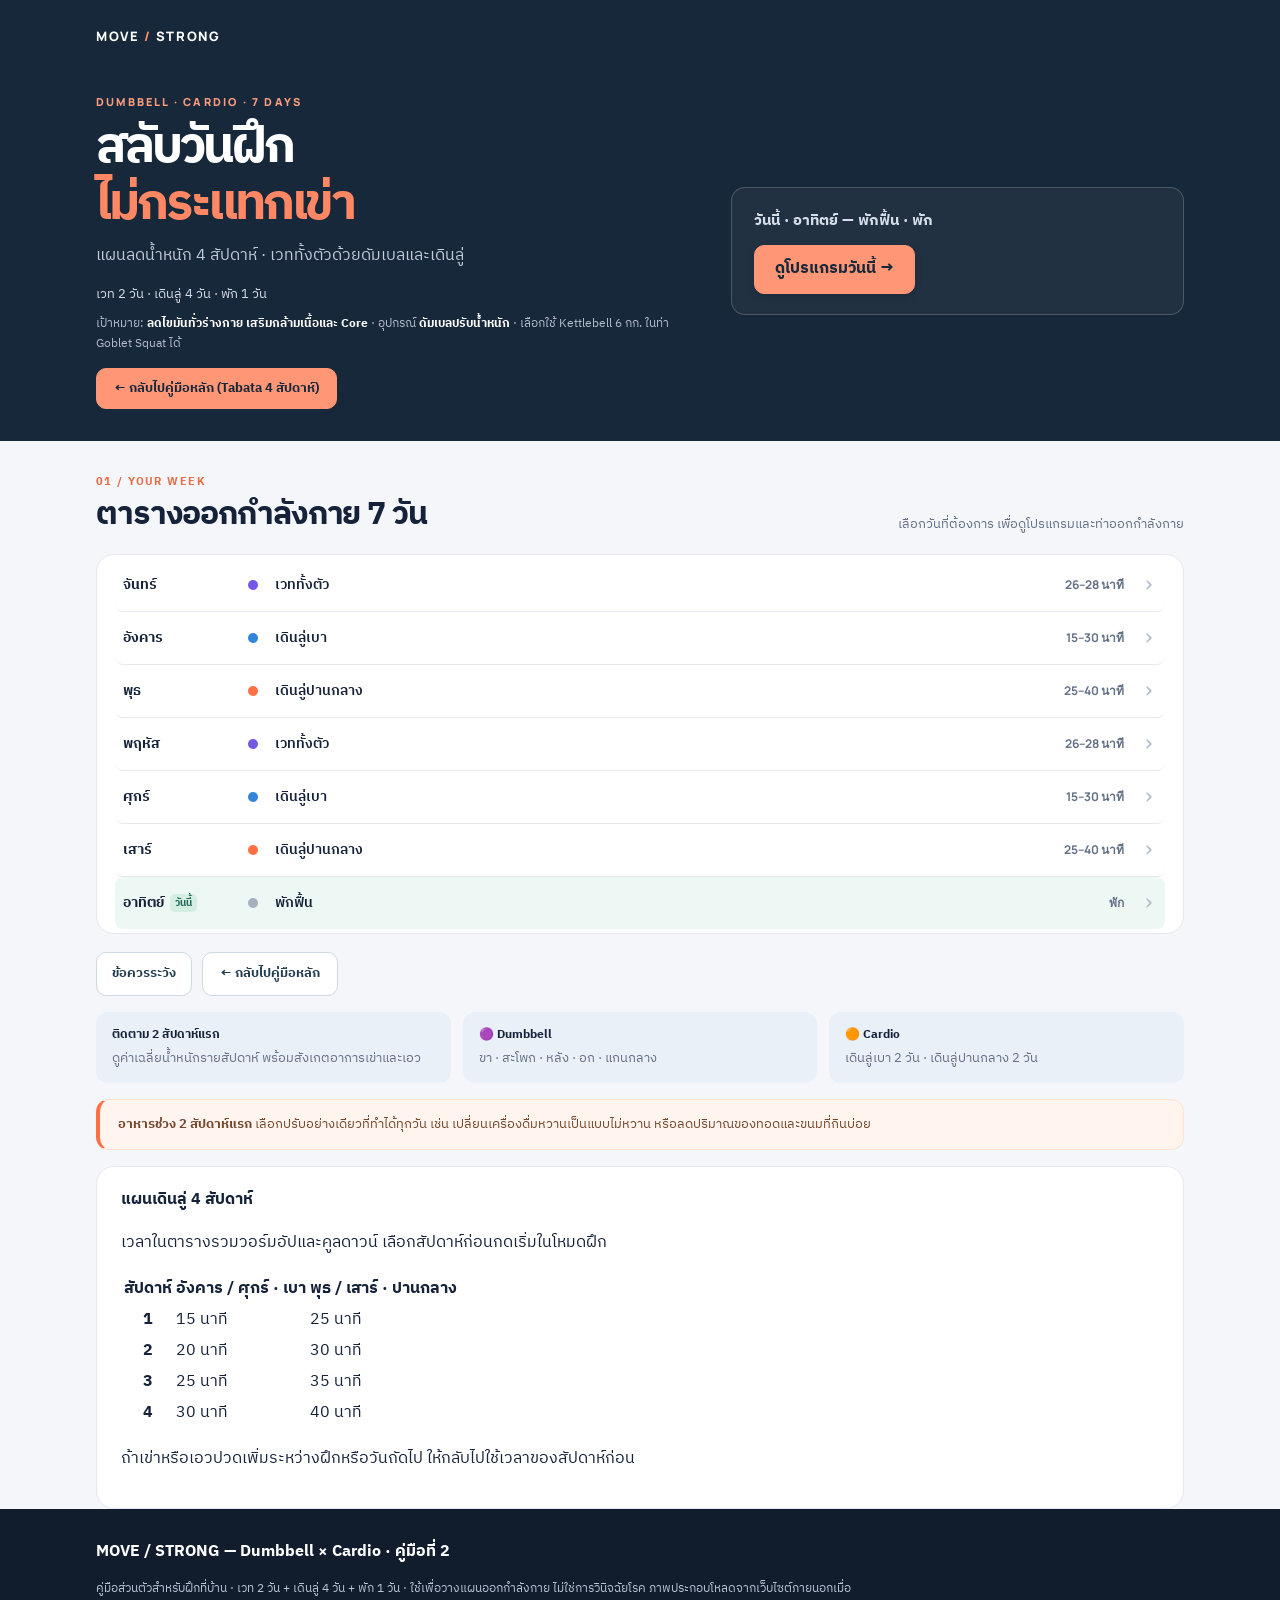
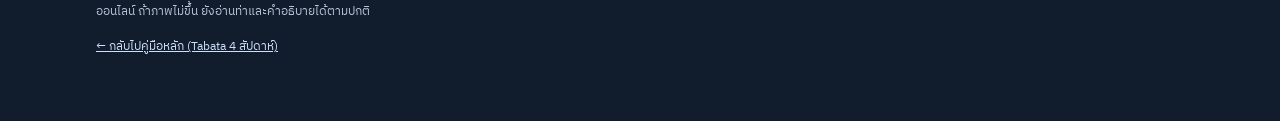
==== commit 0fd9cfdc: "feat: add four-week treadmill progression" ====
--- a/guide2.html
+++ b/guide2.html
@@ -16,26 +16,27 @@
 </style>
 </head>
 <body>
-<header class="header"><div class="shell"><nav class="nav"><div class="brand">MOVE<span> / </span>STRONG</div><div class="navlinks"><a href="#weekly">ตารางสัปดาห์</a><a href="#dumbbell">เวททั้งตัว</a><a href="#cardio">Cardio</a><a href="index.html">← คู่มือหลัก</a></div></nav><div class="hero"><div class="hero-copy"><div class="eyebrow">DUMBBELL · CARDIO · 7 DAYS</div><h1>สลับวันฝึก<br/><em>ไม่กระแทกเข่า</em></h1><p class="lead">แผนลดน้ำหนักที่บ้าน · เวททั้งตัวด้วยดัมเบลและเดินลู่</p><p class="weekly-summary">เวท 2 วัน · เดินลู่ 2 วัน · พัก 3 วัน</p><div class="hero-bottom">เป้าหมาย: <b>ลดไขมันทั่วร่างกาย เสริมกล้ามเนื้อและ Core</b> · อุปกรณ์ <b>ดัมเบลปรับน้ำหนัก</b> · เลือกใช้ Kettlebell 6 กก. ในท่า Goblet Squat ได้</div><a class="guide-link" href="index.html">← กลับไปคู่มือหลัก (Tabata 4 สัปดาห์)</a></div><div class="today-action" id="today-action" hidden><div class="today-label" id="today-label"></div><button type="button" class="today-button" id="today-button">ดูโปรแกรมวันนี้ →</button></div></div></div></header>
+<header class="header"><div class="shell"><nav class="nav"><div class="brand">MOVE<span> / </span>STRONG</div><div class="navlinks"><a href="#weekly">ตารางสัปดาห์</a><a href="#dumbbell">เวททั้งตัว</a><a href="#cardio">Cardio</a><a href="index.html">← คู่มือหลัก</a></div></nav><div class="hero"><div class="hero-copy"><div class="eyebrow">DUMBBELL · CARDIO · 7 DAYS</div><h1>สลับวันฝึก<br/><em>ไม่กระแทกเข่า</em></h1><p class="lead">แผนลดน้ำหนัก 4 สัปดาห์ · เวททั้งตัวด้วยดัมเบลและเดินลู่</p><p class="weekly-summary">เวท 2 วัน · เดินลู่ 4 วัน · พัก 1 วัน</p><div class="hero-bottom">เป้าหมาย: <b>ลดไขมันทั่วร่างกาย เสริมกล้ามเนื้อและ Core</b> · อุปกรณ์ <b>ดัมเบลปรับน้ำหนัก</b> · เลือกใช้ Kettlebell 6 กก. ในท่า Goblet Squat ได้</div><a class="guide-link" href="index.html">← กลับไปคู่มือหลัก (Tabata 4 สัปดาห์)</a></div><div class="today-action" id="today-action" hidden><div class="today-label" id="today-label"></div><button type="button" class="today-button" id="today-button">ดูโปรแกรมวันนี้ →</button></div></div></div></header>
 <main class="shell">
 <div class="day-controls" id="day-controls" hidden><button type="button" class="back-button" id="back-to-week">← ตารางสัปดาห์</button><button type="button" class="focus-button" id="kb-focus-toggle" hidden>เริ่มโหมดฝึก</button></div>
 
-<section class="section" id="weekly"><div class="section-heading"><div><div class="kicker">01 / Your week</div><h2>ตารางออกกำลังกาย 7 วัน</h2></div><div class="heading-note">เลือกวันที่ต้องการ เพื่อดูโปรแกรมและท่าออกกำลังกาย</div></div><div class="surface schedule"><a class="week-row" href="#dumbbell"><span class="wd">จันทร์<span class="today-badge" hidden>วันนี้</span></span><span class="dot violet"></span><span class="act">เวททั้งตัว</span><span class="dur">26–28 นาที</span><span class="arrow" aria-hidden="true">›</span></a><a class="week-row" href="#recovery"><span class="wd">อังคาร<span class="today-badge" hidden>วันนี้</span></span><span class="dot gray"></span><span class="act">พักฟื้น</span><span class="dur">พัก</span><span class="arrow" aria-hidden="true">›</span></a><a class="week-row" href="#cardio"><span class="wd">พุธ<span class="today-badge" hidden>วันนี้</span></span><span class="dot orange"></span><span class="act">เดินลู่</span><span class="dur">25–35 นาที</span><span class="arrow" aria-hidden="true">›</span></a><a class="week-row" href="#dumbbell"><span class="wd">พฤหัส<span class="today-badge" hidden>วันนี้</span></span><span class="dot violet"></span><span class="act">เวททั้งตัว</span><span class="dur">26–28 นาที</span><span class="arrow" aria-hidden="true">›</span></a><a class="week-row" href="#recovery"><span class="wd">ศุกร์<span class="today-badge" hidden>วันนี้</span></span><span class="dot gray"></span><span class="act">พักฟื้น</span><span class="dur">พัก</span><span class="arrow" aria-hidden="true">›</span></a><a class="week-row" href="#cardio"><span class="wd">เสาร์<span class="today-badge" hidden>วันนี้</span></span><span class="dot orange"></span><span class="act">เดินลู่</span><span class="dur">25–35 นาที</span><span class="arrow" aria-hidden="true">›</span></a><a class="week-row" href="#recovery"><span class="wd">อาทิตย์<span class="today-badge" hidden>วันนี้</span></span><span class="dot gray"></span><span class="act">พักฟื้น</span><span class="dur">พัก</span><span class="arrow" aria-hidden="true">›</span></a></div><div class="home-links" id="home-links"><button type="button" data-info="safety">ข้อควรระวัง</button><a class="guide-link dark" href="index.html">← กลับไปคู่มือหลัก</a></div><div class="info-strip"><div class="mini"><b>ติดตาม 2 สัปดาห์แรก</b><span>ดูค่าเฉลี่ยน้ำหนักรายสัปดาห์ พร้อมสังเกตอาการเข่าและเอว</span></div><div class="mini"><b>🟣 Dumbbell</b><span>ขา · สะโพก · หลัง · อก · แกนกลาง</span></div><div class="mini"><b>🟠 Cardio</b><span>เดินลู่ หรือ Tabata Low-impact</span></div></div><div class="hint"><b>อาหารช่วง 2 สัปดาห์แรก</b> เลือกปรับอย่างเดียวที่ทำได้ทุกวัน เช่น เปลี่ยนเครื่องดื่มหวานเป็นแบบไม่หวาน หรือลดปริมาณของทอดและขนมที่กินบ่อย</div></section>
+<section class="section" id="weekly"><div class="section-heading"><div><div class="kicker">01 / Your week</div><h2>ตารางออกกำลังกาย 7 วัน</h2></div><div class="heading-note">เลือกวันที่ต้องการ เพื่อดูโปรแกรมและท่าออกกำลังกาย</div></div><div class="surface schedule"><a class="week-row" href="#dumbbell"><span class="wd">จันทร์<span class="today-badge" hidden>วันนี้</span></span><span class="dot violet"></span><span class="act">เวททั้งตัว</span><span class="dur">26–28 นาที</span><span class="arrow" aria-hidden="true">›</span></a><a class="week-row" href="#walk-light"><span class="wd">อังคาร<span class="today-badge" hidden>วันนี้</span></span><span class="dot blue"></span><span class="act">เดินลู่เบา</span><span class="dur">15–30 นาที</span><span class="arrow" aria-hidden="true">›</span></a><a class="week-row" href="#cardio"><span class="wd">พุธ<span class="today-badge" hidden>วันนี้</span></span><span class="dot orange"></span><span class="act">เดินลู่ปานกลาง</span><span class="dur">25–40 นาที</span><span class="arrow" aria-hidden="true">›</span></a><a class="week-row" href="#dumbbell"><span class="wd">พฤหัส<span class="today-badge" hidden>วันนี้</span></span><span class="dot violet"></span><span class="act">เวททั้งตัว</span><span class="dur">26–28 นาที</span><span class="arrow" aria-hidden="true">›</span></a><a class="week-row" href="#walk-light"><span class="wd">ศุกร์<span class="today-badge" hidden>วันนี้</span></span><span class="dot blue"></span><span class="act">เดินลู่เบา</span><span class="dur">15–30 นาที</span><span class="arrow" aria-hidden="true">›</span></a><a class="week-row" href="#cardio"><span class="wd">เสาร์<span class="today-badge" hidden>วันนี้</span></span><span class="dot orange"></span><span class="act">เดินลู่ปานกลาง</span><span class="dur">25–40 นาที</span><span class="arrow" aria-hidden="true">›</span></a><a class="week-row" href="#recovery"><span class="wd">อาทิตย์<span class="today-badge" hidden>วันนี้</span></span><span class="dot gray"></span><span class="act">พักฟื้น</span><span class="dur">พัก</span><span class="arrow" aria-hidden="true">›</span></a></div><div class="home-links" id="home-links"><button type="button" data-info="safety">ข้อควรระวัง</button><a class="guide-link dark" href="index.html">← กลับไปคู่มือหลัก</a></div><div class="info-strip"><div class="mini"><b>ติดตาม 2 สัปดาห์แรก</b><span>ดูค่าเฉลี่ยน้ำหนักรายสัปดาห์ พร้อมสังเกตอาการเข่าและเอว</span></div><div class="mini"><b>🟣 Dumbbell</b><span>ขา · สะโพก · หลัง · อก · แกนกลาง</span></div><div class="mini"><b>🟠 Cardio</b><span>เดินลู่เบา 2 วัน · เดินลู่ปานกลาง 2 วัน</span></div></div><div class="hint"><b>อาหารช่วง 2 สัปดาห์แรก</b> เลือกปรับอย่างเดียวที่ทำได้ทุกวัน เช่น เปลี่ยนเครื่องดื่มหวานเป็นแบบไม่หวาน หรือลดปริมาณของทอดและขนมที่กินบ่อย</div><div class="surface safety"><h3>แผนเดินลู่ 4 สัปดาห์</h3><p>เวลาในตารางรวมวอร์มอัปและคูลดาวน์ เลือกสัปดาห์ก่อนกดเริ่มในโหมดฝึก</p><table><thead><tr><th scope="col">สัปดาห์</th><th scope="col">อังคาร / ศุกร์ · เบา</th><th scope="col">พุธ / เสาร์ · ปานกลาง</th></tr></thead><tbody><tr><th scope="row">1</th><td>15 นาที</td><td>25 นาที</td></tr><tr><th scope="row">2</th><td>20 นาที</td><td>30 นาที</td></tr><tr><th scope="row">3</th><td>25 นาที</td><td>35 นาที</td></tr><tr><th scope="row">4</th><td>30 นาที</td><td>40 นาที</td></tr></tbody></table><p>ถ้าเข่าหรือเอวปวดเพิ่มระหว่างฝึกหรือวันถัดไป ให้กลับไปใช้เวลาของสัปดาห์ก่อน</p></div></section>
 
 
 
 <section class="section" id="timer" hidden>
 <div class="focus-exercise"><div class="focus-image" id="kb-image"></div><div class="focus-copy"><span id="kb-image-label"></span><h3 id="kb-image-name"></h3><div id="kb-instructions"></div></div></div>
-<div class="timer" role="region" aria-label="ตัวจับเวลาออกกำลังกาย"><div class="timer-left"><div class="timer-eyebrow" id="kb-phase">เตรียมตัว</div><div class="timer-name" id="kb-move">Goblet Squat</div><div class="timer-count" id="kb-time">10</div><div class="timer-stage" id="kb-stage">เตรียมตัว 10 วินาที</div><div class="timer-status" id="kb-status" role="status" hidden></div><div class="focus-progress" aria-hidden="true"><div id="kb-progress"></div></div><div class="timer-btns"><button type="button" class="btn" id="kb-start">▶ เริ่ม</button><button type="button" class="btn secondary" id="kb-pause" disabled>⏸ หยุดชั่วคราว</button><button type="button" class="btn secondary" id="kb-reset">↻ รีเซ็ต</button></div></div><div class="timer-right" id="guide-round-options" hidden><label for="guide-rounds">จำนวนรอบ Tabata</label><select id="guide-rounds"><option value="2">2 รอบ</option><option value="3" selected>3 รอบ</option></select></div></div>
+<div class="timer" role="region" aria-label="ตัวจับเวลาออกกำลังกาย"><div class="timer-left"><div class="timer-eyebrow" id="kb-phase">เตรียมตัว</div><div class="timer-name" id="kb-move">Goblet Squat</div><div class="timer-count" id="kb-time">10</div><div class="timer-stage" id="kb-stage">เตรียมตัว 10 วินาที</div><div class="timer-status" id="kb-status" role="status" hidden></div><div class="focus-progress" aria-hidden="true"><div id="kb-progress"></div></div><div class="timer-btns"><button type="button" class="btn" id="kb-start">▶ เริ่ม</button><button type="button" class="btn secondary" id="kb-pause" disabled>⏸ หยุดชั่วคราว</button><button type="button" class="btn secondary" id="kb-reset">↻ รีเซ็ต</button></div></div><div class="timer-right" id="guide-week-options" hidden><label for="guide-week">สัปดาห์ที่ฝึก</label><select id="guide-week"><option value="1">สัปดาห์ 1</option><option value="2">สัปดาห์ 2</option><option value="3">สัปดาห์ 3</option><option value="4">สัปดาห์ 4</option></select><p id="guide-walk-total"></p></div><div class="timer-right" id="guide-round-options" hidden><label for="guide-rounds">จำนวนรอบ Tabata</label><select id="guide-rounds"><option value="2">2 รอบ</option><option value="3" selected>3 รอบ</option></select></div></div>
 </section>
 <section class="section" id="dumbbell"><div class="section-heading"><div><div class="kicker">02 / Monday &amp; Thursday</div><h2>เวททั้งตัว · จันทร์ / พฤหัส</h2></div><div class="heading-note">ใช้ดัมเบลปรับน้ำหนักเป็นหลัก · 5 ท่า · รวมวอร์มและคูลดาวน์ประมาณ 26–28 นาที</div></div><div class="tabata-summary"><div class="timing-card"><h3>ก่อนและหลังฝึก</h3><p>วอร์มอัป 5 นาที แล้วกดเริ่มโหมดฝึก เมื่อทำครบให้คูลดาวน์ 3–5 นาที</p><p>เลือกน้ำหนักที่คุมท่าได้ หายใจต่อเนื่อง หากปวดหรือฟอร์มเริ่มเสียให้หยุดก่อนหมดเวลา</p></div><div class="round-card"><h3>วิธีฝึกตามเวลา</h3><p>ท่าละ 2 เซต เซตละ 40 วินาที พัก 60 วินาทีระหว่างเซตและท่า</p><p>Row ทำข้างละ 40 วินาที พักเปลี่ยนข้าง 10 วินาที ส่วน Dead Bug สลับข้างตลอดช่วงฝึก</p><p>ตัวจับเวลา 17 นาที 30 วินาที รวมเตรียมตัว 10 วินาที</p></div></div><div class="cards"><article class="move-card" id="db-1"><div class="photo"><div class="image-fallback"><span aria-hidden="true">🏋️</span><b>Goblet Squat</b></div><img loading="lazy" src="https://www.mensjournal.com/.image/NDI6MDAwMDAwMDAxMDc4NjQy/goblet-squat-1.jpg?io=1&amp;profile=default" alt="ภาพตัวอย่างท่า Goblet Squat แบบใช้ Kettlebell" onerror="this.style.display='none'" referrerpolicy="no-referrer"/><a class="photo-credit" target="_blank" rel="noopener" href="https://www.mensjournal.com/health-fitness/the-only-functional-workout-you-ll-ever-need-20150303">ที่มาภาพ ↗</a></div><div class="move-body"><div class="index-line"><span class="move-index">1</span><span class="pill pill-violet">2 เซต × 40 วินาที</span><span class="pill pill-teal">ทำช้า ๆ ตามจังหวะ</span></div><h3>Goblet Squat</h3><div class="subname">สควอตถือดัมเบลหน้าอก · ใช้ Kettlebell 6 กก. แทนได้ถ้าควบคุมได้</div><p class="mini-title">วิธีทำทีละขั้น</p><ol class="steps"><li>ยืนแยกเท้าประมาณความกว้างไหล่ ถือดัมเบลหนึ่งลูกด้วยสองมือชิดหน้าอก</li><li>ดันสะโพกไปด้านหลัง งอเข่าและย่อตัวลงอย่างควบคุม</li><li>ดันพื้นกลับมายืนตรง แล้วเริ่มครั้งถัดไป</li></ol><p class="tip"><b>จุดที่ต้องระวัง</b> ย่อลึกเท่าที่เข่าไม่เจ็บ หลังอยู่แนวกลาง ไม่เด้งตัวตอนลุก</p></div></article><article class="move-card" id="db-2"><div class="photo"><div class="image-fallback"><span aria-hidden="true">🌉</span><b>Glute Bridge</b></div><img loading="lazy" src="https://cdn.prod.openfit.com/uploads/2019/05/14110159/Glute-Bridge-A.B.jpg" alt="ภาพตัวอย่าง Glute Bridge แบบไม่ถืออุปกรณ์" onerror="this.style.display='none'" referrerpolicy="no-referrer"/></div><div class="move-body"><div class="index-line"><span class="move-index">2</span><span class="pill pill-violet">2 เซต × 40 วินาที</span></div><h3>Glute Bridge</h3><div class="subname">ยกสะโพกบนพื้น · เริ่มด้วยน้ำหนักตัว</div><ol class="steps"><li>นอนหงาย ชันเข่า วางเท้าราบกับพื้น</li><li>ยกสะโพกด้วยแรงจากกล้ามเนื้อก้น ค้างครู่หนึ่งแล้วลดลงช้า ๆ</li><li>ทำต่อในจังหวะที่ควบคุมได้ หายใจตามปกติ</li></ol><p class="tip">ไม่แอ่นเอว ถ้าชันเข่าหรือกดเท้าแล้วปวด ให้หยุดท่านี้</p></div></article><article class="move-card" id="db-3"><div class="photo"><div class="image-fallback"><span aria-hidden="true">🏋️</span><b>One-arm Dumbbell Row</b></div><img loading="lazy" src="https://cdn.thehinh.com/2021/06/ingle-Arm-Dumbbell-Rows.webp" alt="ภาพตัวอย่างท่า One-arm Dumbbell Row" onerror="this.style.display='none'" referrerpolicy="no-referrer"/><a class="photo-credit" target="_blank" rel="noopener" href="https://www.thehinh.com/2021/06/bai-tap-lung-cho-nu-tai-nha.html">ที่มาภาพ ↗</a></div><div class="move-body"><div class="index-line"><span class="move-index">3</span><span class="pill pill-violet">2 เซต × 40 วินาที/ข้าง</span><span class="pill pill-teal">ค้างด้านบน 1 วินาที</span></div><h3>One-arm Dumbbell Row</h3><div class="subname">ดึงหลังด้วยดัมเบลทีละข้าง ไม่ใช้ม้านั่ง</div><p class="mini-title">วิธีทำทีละขั้น</p><ol class="steps"><li>ยืนแยกเท้าหน้า–หลังเล็กน้อย พับตัวจากสะโพก หลังอยู่แนวกลาง</li><li>ถือดัมเบลมือขวา มือซ้ายวางพยุงต้นขาหน้า โดยไม่ทิ้งน้ำหนักลงบนเข่าจนเจ็บ</li><li>ดึงศอกเข้าหาสะโพก ค้าง 1 วินาที ลดลงช้า ๆ แล้วทำครบขวาก่อนสลับซ้าย</li></ol><p class="tip"><b>จุดที่ต้องระวัง</b> ขวาครบ + ซ้ายครบ = 1 เซต ไม่บิดลำตัว หากเอวเริ่มเจ็บให้หยุดหรือใช้มือพยุงเคาน์เตอร์มั่นคง</p></div></article><article class="move-card" id="db-4"><div class="photo"><div class="image-fallback"><span aria-hidden="true">💪</span><b>Dumbbell Floor Press</b></div><img loading="lazy" src="https://s.yimg.com/ny/api/res/1.2/JfT44n3sZjzqG4bWtDDLww--/YXBwaWQ9aGlnaGxhbmRlcjt3PTk2MDtoPTgzMDtjZj13ZWJw/https%3A/media.zenfs.com/en/men_s_journal_718/c9712bd3602afee0f9f8dc8306654353" alt="ภาพตัวอย่างท่า Dumbbell Floor Press" onerror="this.style.display='none'" referrerpolicy="no-referrer"/><a class="photo-credit" target="_blank" rel="noopener" href="https://www.yahoo.com/lifestyle/8-best-chest-exercises-dont-003837529.html">ที่มาภาพ ↗</a></div><div class="move-body"><div class="index-line"><span class="move-index">4</span><span class="pill pill-violet">2 เซต × 40 วินาที</span><span class="pill pill-teal">ขึ้น 1–2 วิ / ลง 2 วิ</span></div><h3>Dumbbell Floor Press</h3><div class="subname">ดันอกด้วยดัมเบลบนพื้น</div><p class="mini-title">วิธีทำทีละขั้น</p><ol class="steps"><li>นั่งถือดัมเบลไว้ใกล้หน้าอกแล้วเอนลงนอนหงายบนเสื่ออย่างระมัดระวัง</li><li>งอศอกให้ต้นแขนแตะพื้นเบา ๆ ตั้งข้อมือให้ตรง</li><li>ดันดัมเบลขึ้นเหนืออก แล้วลดลงช้า ๆ จนต้นแขนแตะพื้นอีกครั้ง</li></ol><p class="tip"><b>จุดที่ต้องระวัง</b> ไม่กางศอกออกตั้งฉากกับลำตัว ไม่แอ่นเอว และวางดัมเบลอย่างปลอดภัยเมื่อเสร็จ</p></div></article><article class="move-card" id="db-5"><div class="photo"><div class="image-fallback"><span aria-hidden="true">🪲</span><b>Dead Bug</b></div><img loading="lazy" src="https://i0.wp.com/www.muscleandfitness.com/wp-content/uploads/2016/03/DeadBug_CR__ACE_.jpg?crop=1&amp;h=614&amp;quality=86&amp;strip=all&amp;w=1090" alt="ภาพตัวอย่างท่า Dead Bug" onerror="this.style.display='none'" referrerpolicy="no-referrer"/><a class="photo-credit" target="_blank" rel="noopener" href="https://www.muscleandfitness.com/workouts/full-body-exercises/the-deadbug-exercise-how-to-benefits-variations/">ที่มาภาพ ↗</a></div><div class="move-body"><div class="index-line"><span class="move-index">5</span><span class="pill pill-violet">2 เซต × 40 วินาที</span><span class="pill pill-teal">สลับซ้าย–ขวาทุกครั้ง</span></div><h3>Dead Bug</h3><div class="subname">ฝึกหน้าท้องและควบคุมหลัง</div><p class="mini-title">วิธีทำทีละขั้น</p><ol class="steps"><li>นอนหงาย ยกแขนชี้ขึ้น งอสะโพกและเข่าประมาณ 90 องศา</li><li>เหยียดแขนขวากับขาซ้ายออกช้า ๆ โดยไม่ให้เอวแอ่น</li><li>กลับท่าเริ่มต้น แล้วเหยียดแขนซ้ายกับขาขวา สลับต่อเนื่อง</li></ol><p class="tip"><b>จุดที่ต้องระวัง</b> ไม่ต้องเหยียดขาต่ำมาก หากหลังเริ่มแอ่นให้ลดระยะเคลื่อนไหว นับครบทั้งสองข้างจึงได้ข้างละ 1 ครั้ง</p></div></article></div></section>
 
-<section class="section" id="cardio"><div class="section-heading"><div><div class="kicker">04 / Wednesday & Saturday</div><h2>Cardio · พุธ / เสาร์</h2></div><div class="heading-note">ในวันพุธและวันเสาร์ เดินลู่ 25–35 นาทีเป็นหลัก หรือเลือก Tabata Low-impact แทนในวันนั้น</div></div><div class="action-bar"><button type="button" data-workout="walk">โหมดฝึกเดินลู่ · 30 นาที</button><button type="button" data-workout="tabata">โหมดฝึก Tabata</button></div><div class="surface walkcard"><div><div class="walk-kicker">ตัวเลือกที่ 1 · เดินลู่ 25–35 นาที · ความเร็วหลัก</div><div class="walk-big">3.5 <small>km/h</small></div><div class="walk-small">ความชันเริ่ม 0% · ไม่ต้องใส่ถุงทรายข้อเท้า</div></div><div><ol class="walk-steps"><li><b>วอร์ม 5 นาที</b> — ความเร็ว 2.5–3.0 km/h</li><li><b>เดินหลัก 15–25 นาที</b> — เริ่มที่ 3.5 km/h แล้วเพิ่มตามระดับความเหนื่อยและความสบายของเข่า</li><li><b>คูลดาวน์ 5 นาที</b> — ความเร็ว 2.5–3.0 km/h</li></ol><p class="walk-small">พักระหว่างเซตและเปลี่ยนท่า 60–90 วินาที หากปวดข้อหรือหลังผิดปกติให้หยุดท่านั้น</p></div></div><div class="tabata-summary"><div class="timing-card"><h3>ตัวเลือกที่ 2 · Tabata Low-impact 20/10</h3><div class="timing-digits"><span class="big-timing work">20<span style="font-size:.38em">s</span></span><span class="separator">/</span><span class="big-timing rest">10<span style="font-size:.38em">s</span></span></div><p>ทำท่าละ 20 วินาที แล้วพัก 10 วินาที ก่อนเปลี่ยนท่า จนครบ 4 ท่า แล้ววนอีกครั้ง = 1 รอบ 4 นาที</p></div><div class="round-card"><h3>วิธีจัดทั้งเซสชัน</h3><div class="rounds"><div class="r">5' วอร์ม</div><div class="r">4' × 2–3</div><div class="r">90" พักรอบ</div><div class="r">5' คูลดาวน์</div></div><p>ทำ 2–3 รอบ พักระหว่างรอบ 90 วินาที · ช่วงแรกใช้ระดับเหนื่อย 6–7/10 ไม่ใช่เร่งสุดแรง</p></div></div><p class="flowline"><b>ลำดับ 8 ช่วง:</b> Shadow Boxing → Step Touch → Fast March → Low-impact Jack → Shadow Boxing → Step Touch → Fast March → Low-impact Jack = 4 นาทีต่อรอบ</p><div class="cards"><article class="move-card" id="cardio-1"><div class="photo"><div class="image-fallback"><span aria-hidden="true">🥊</span><b>Shadow Boxing</b></div><img loading="lazy" src="https://www.dmoose.com/cdn/shop/articles/1_ae36aa9c-b204-4c4e-9516-e579152e3436.jpg?v=1653566963" alt="ภาพตัวอย่างท่า Shadow Boxing" onerror="this.style.display='none'" referrerpolicy="no-referrer"/><a class="photo-credit" target="_blank" rel="noopener" href="https://www.dmoose.com/blogs/biceps/shadow-boxing-drill">ที่มาภาพ ↗</a></div><div class="move-body"><div class="index-line"><span class="move-index">1</span><span class="pill pill-coral">20 วินาที</span><span class="pill pill-teal">พัก 10 วินาที</span></div><h3>Shadow Boxing</h3><div class="subname">ชกมวยลม</div><p class="mini-title">วิธีทำทีละขั้น</p><ol class="steps"><li>ยืนก้าวเท้าเล็กน้อย ยกหมัดทั้งสองใกล้ระดับคาง</li><li>ออกหมัดตรงซ้ายและขวาสลับกัน ดึงหมัดกลับทุกครั้ง</li><li>เพิ่มความเร็วของแขนโดยที่เท้ายังอยู่กับพื้นและลำตัวมั่นคง</li></ol><p class="tip"><b>จุดที่ต้องระวัง</b> ไม่ถือดัมเบลระหว่างชก ไม่บิดหัวเข่าหรือเอวแรง ๆ</p></div></article><article class="move-card" id="cardio-2"><div class="photo"><div class="image-fallback"><span aria-hidden="true">↔️</span><b>Step Touch</b></div><img loading="lazy" src="https://s3.amazonaws.com/prod.skimble/assets/2742516/image_iphone.jpg" alt="ภาพตัวอย่างท่า Step Touch" onerror="this.style.display='none'" referrerpolicy="no-referrer"/><a class="photo-credit" target="_blank" rel="noopener" href="https://www.skimble.com/exercises/85896-step-touch-how-to-do-exercise">ที่มาภาพ ↗</a></div><div class="move-body"><div class="index-line"><span class="move-index">2</span><span class="pill pill-coral">20 วินาที</span><span class="pill pill-teal">พัก 10 วินาที</span></div><h3>Step Touch</h3><div class="subname">ก้าวข้างสลับซ้าย–ขวา</div><p class="mini-title">วิธีทำทีละขั้น</p><ol class="steps"><li>ยืนตัวตรง ก้าวเท้าขวาออกด้านข้างหนึ่งช่วงก้าว</li><li>นำเท้าซ้ายมาแตะใกล้เท้าขวา แล้วก้าวเท้าซ้ายออกอีกด้าน</li><li>ทำซ้ำเป็นจังหวะ พร้อมแกว่งแขนช่วยให้หัวใจเต้นเร็วขึ้น</li></ol><p class="tip"><b>จุดที่ต้องระวัง</b> ไม่กระโดด ไม่ย่อลึก และลดความกว้างก้าวหากเข่าไม่สบาย</p></div></article><article class="move-card" id="cardio-3"><div class="photo"><div class="image-fallback"><span aria-hidden="true">🚶</span><b>Fast March</b></div><img loading="lazy" src="https://static.wixstatic.com/media/1836ac_6f4b399cb29b4e2d80bef3cad9ccad1b~mv2.jpg/v1/fill/w_1470%2Ch_980%2Cal_c%2Cq_85%2Cusm_0.66_1.00_0.01%2Cenc_avif%2Cquality_auto/1836ac_6f4b399cb29b4e2d80bef3cad9ccad1b~mv2.jpg" alt="ภาพตัวอย่างท่า Fast March" onerror="this.style.display='none'" referrerpolicy="no-referrer"/><a class="photo-credit" target="_blank" rel="noopener" href="https://www.trainwithdaveoc.com/blog/5-low-impact-cardio-moves-for-small-spaces">ที่มาภาพ ↗</a></div><div class="move-body"><div class="index-line"><span class="move-index">3</span><span class="pill pill-coral">20 วินาที</span><span class="pill pill-teal">พัก 10 วินาที</span></div><h3>Fast March</h3><div class="subname">เดินเร็วอยู่กับที่</div><p class="mini-title">วิธีทำทีละขั้น</p><ol class="steps"><li>ยืนตัวตรง เริ่มเดินย่ำเท้าอยู่กับที่</li><li>สลับยกเท้าขวา–ซ้ายให้เร็วขึ้น พร้อมแกว่งแขน</li><li>ยกเข่าแค่ระดับที่เข่าไม่เจ็บ ไม่ต้องยกสูงเหมือนภาพ</li></ol><p class="tip"><b>จุดที่ต้องระวัง</b> ลดความเร็วหรือความสูงของเข่าเมื่อรู้สึกกระแทกหรือเจ็บ</p></div></article><article class="move-card" id="cardio-4"><div class="photo"><div class="image-fallback"><span aria-hidden="true">🙆</span><b>Low-impact Jack</b></div><img loading="lazy" src="https://hips.hearstapps.com/hmg-prod/images/side-side-step-jack-64e78fd9ce02b.jpeg?crop=0.787xw%3A0.934xh%3B0.0782xw%2C0.0665xh&amp;resize=980%3A%2A" alt="ภาพตัวอย่างท่า Low-impact Jack" onerror="this.style.display='none'" referrerpolicy="no-referrer"/><a class="photo-credit" target="_blank" rel="noopener" href="https://www.runnersworld.com/training/a62490291/best-aerobic-exercises-for-seniors/">ที่มาภาพ ↗</a></div><div class="move-body"><div class="index-line"><span class="move-index">4</span><span class="pill pill-coral">20 วินาที</span><span class="pill pill-teal">พัก 10 วินาที</span></div><h3>Low-impact Jack</h3><div class="subname">ก้าวออกข้างพร้อมยกแขน ไม่กระโดด</div><p class="mini-title">วิธีทำทีละขั้น</p><ol class="steps"><li>ยืนเท้าชิดพอสบาย แขนอยู่ด้านข้าง</li><li>ก้าวเท้าขวาออกข้าง พร้อมยกแขนทั้งสองขึ้นเหนือศีรษะ</li><li>ก้าวเท้าขวากลับแล้วลดแขน จากนั้นทำกับเท้าซ้าย</li></ol><p class="tip"><b>จุดที่ต้องระวัง</b> ก้าวทีละข้าง เท้าไม่ลอยพร้อมกัน ไม่ใช่ Jumping Jack แบบกระโดด</p></div></article></div></section>
+<section class="section" id="walk-light"><div class="section-heading"><div><h2>เดินลู่เบา · อังคาร / ศุกร์</h2></div><div class="heading-note">15–30 นาทีตามสัปดาห์</div></div><div class="surface safety"><p>ตั้งความชัน 0% และเลือกความเร็วที่คุยได้สบาย วอร์มและคูลดาวน์ช่วงละ 5 นาที</p></div><div class="action-bar"><button type="button" data-workout="walk-light">โหมดฝึกเดินลู่เบา</button></div></section>
+<section class="section" id="cardio"><div class="section-heading"><div><div class="kicker">04 / Wednesday & Saturday</div><h2>เดินลู่ปานกลาง · พุธ / เสาร์</h2></div><div class="heading-note">25–40 นาทีตามสัปดาห์</div></div><div class="action-bar"><button type="button" data-workout="walk">โหมดฝึกเดินลู่ปานกลาง</button></div><div class="surface safety"><p>ตั้งความชัน 0% ช่วงเดินหลักให้หายใจเร็วขึ้นแต่ยังพูดเป็นประโยคได้ วอร์มและคูลดาวน์ด้วยการเดินสบายช่วงละ 5 นาที</p></div><details><summary>Tabata Low-impact · ตัวเลือกเสริม</summary><div class="action-bar"><button type="button" data-workout="tabata">โหมดฝึก Tabata</button></div><div class="tabata-summary"><div class="timing-card"><h3>ตัวเลือกที่ 2 · Tabata Low-impact 20/10</h3><div class="timing-digits"><span class="big-timing work">20<span style="font-size:.38em">s</span></span><span class="separator">/</span><span class="big-timing rest">10<span style="font-size:.38em">s</span></span></div><p>ทำท่าละ 20 วินาที แล้วพัก 10 วินาที ก่อนเปลี่ยนท่า จนครบ 4 ท่า แล้ววนอีกครั้ง = 1 รอบ 4 นาที</p></div><div class="round-card"><h3>วิธีจัดทั้งเซสชัน</h3><div class="rounds"><div class="r">5' วอร์ม</div><div class="r">4' × 2–3</div><div class="r">90" พักรอบ</div><div class="r">5' คูลดาวน์</div></div><p>ทำ 2–3 รอบ พักระหว่างรอบ 90 วินาที · ช่วงแรกใช้ระดับเหนื่อย 6–7/10 ไม่ใช่เร่งสุดแรง</p></div></div><p class="flowline"><b>ลำดับ 8 ช่วง:</b> Shadow Boxing → Step Touch → Fast March → Low-impact Jack → Shadow Boxing → Step Touch → Fast March → Low-impact Jack = 4 นาทีต่อรอบ</p><div class="cards"><article class="move-card" id="cardio-1"><div class="photo"><div class="image-fallback"><span aria-hidden="true">🥊</span><b>Shadow Boxing</b></div><img loading="lazy" src="https://www.dmoose.com/cdn/shop/articles/1_ae36aa9c-b204-4c4e-9516-e579152e3436.jpg?v=1653566963" alt="ภาพตัวอย่างท่า Shadow Boxing" onerror="this.style.display='none'" referrerpolicy="no-referrer"/><a class="photo-credit" target="_blank" rel="noopener" href="https://www.dmoose.com/blogs/biceps/shadow-boxing-drill">ที่มาภาพ ↗</a></div><div class="move-body"><div class="index-line"><span class="move-index">1</span><span class="pill pill-coral">20 วินาที</span><span class="pill pill-teal">พัก 10 วินาที</span></div><h3>Shadow Boxing</h3><div class="subname">ชกมวยลม</div><p class="mini-title">วิธีทำทีละขั้น</p><ol class="steps"><li>ยืนก้าวเท้าเล็กน้อย ยกหมัดทั้งสองใกล้ระดับคาง</li><li>ออกหมัดตรงซ้ายและขวาสลับกัน ดึงหมัดกลับทุกครั้ง</li><li>เพิ่มความเร็วของแขนโดยที่เท้ายังอยู่กับพื้นและลำตัวมั่นคง</li></ol><p class="tip"><b>จุดที่ต้องระวัง</b> ไม่ถือดัมเบลระหว่างชก ไม่บิดหัวเข่าหรือเอวแรง ๆ</p></div></article><article class="move-card" id="cardio-2"><div class="photo"><div class="image-fallback"><span aria-hidden="true">↔️</span><b>Step Touch</b></div><img loading="lazy" src="https://s3.amazonaws.com/prod.skimble/assets/2742516/image_iphone.jpg" alt="ภาพตัวอย่างท่า Step Touch" onerror="this.style.display='none'" referrerpolicy="no-referrer"/><a class="photo-credit" target="_blank" rel="noopener" href="https://www.skimble.com/exercises/85896-step-touch-how-to-do-exercise">ที่มาภาพ ↗</a></div><div class="move-body"><div class="index-line"><span class="move-index">2</span><span class="pill pill-coral">20 วินาที</span><span class="pill pill-teal">พัก 10 วินาที</span></div><h3>Step Touch</h3><div class="subname">ก้าวข้างสลับซ้าย–ขวา</div><p class="mini-title">วิธีทำทีละขั้น</p><ol class="steps"><li>ยืนตัวตรง ก้าวเท้าขวาออกด้านข้างหนึ่งช่วงก้าว</li><li>นำเท้าซ้ายมาแตะใกล้เท้าขวา แล้วก้าวเท้าซ้ายออกอีกด้าน</li><li>ทำซ้ำเป็นจังหวะ พร้อมแกว่งแขนช่วยให้หัวใจเต้นเร็วขึ้น</li></ol><p class="tip"><b>จุดที่ต้องระวัง</b> ไม่กระโดด ไม่ย่อลึก และลดความกว้างก้าวหากเข่าไม่สบาย</p></div></article><article class="move-card" id="cardio-3"><div class="photo"><div class="image-fallback"><span aria-hidden="true">🚶</span><b>Fast March</b></div><img loading="lazy" src="https://static.wixstatic.com/media/1836ac_6f4b399cb29b4e2d80bef3cad9ccad1b~mv2.jpg/v1/fill/w_1470%2Ch_980%2Cal_c%2Cq_85%2Cusm_0.66_1.00_0.01%2Cenc_avif%2Cquality_auto/1836ac_6f4b399cb29b4e2d80bef3cad9ccad1b~mv2.jpg" alt="ภาพตัวอย่างท่า Fast March" onerror="this.style.display='none'" referrerpolicy="no-referrer"/><a class="photo-credit" target="_blank" rel="noopener" href="https://www.trainwithdaveoc.com/blog/5-low-impact-cardio-moves-for-small-spaces">ที่มาภาพ ↗</a></div><div class="move-body"><div class="index-line"><span class="move-index">3</span><span class="pill pill-coral">20 วินาที</span><span class="pill pill-teal">พัก 10 วินาที</span></div><h3>Fast March</h3><div class="subname">เดินเร็วอยู่กับที่</div><p class="mini-title">วิธีทำทีละขั้น</p><ol class="steps"><li>ยืนตัวตรง เริ่มเดินย่ำเท้าอยู่กับที่</li><li>สลับยกเท้าขวา–ซ้ายให้เร็วขึ้น พร้อมแกว่งแขน</li><li>ยกเข่าแค่ระดับที่เข่าไม่เจ็บ ไม่ต้องยกสูงเหมือนภาพ</li></ol><p class="tip"><b>จุดที่ต้องระวัง</b> ลดความเร็วหรือความสูงของเข่าเมื่อรู้สึกกระแทกหรือเจ็บ</p></div></article><article class="move-card" id="cardio-4"><div class="photo"><div class="image-fallback"><span aria-hidden="true">🙆</span><b>Low-impact Jack</b></div><img loading="lazy" src="https://hips.hearstapps.com/hmg-prod/images/side-side-step-jack-64e78fd9ce02b.jpeg?crop=0.787xw%3A0.934xh%3B0.0782xw%2C0.0665xh&amp;resize=980%3A%2A" alt="ภาพตัวอย่างท่า Low-impact Jack" onerror="this.style.display='none'" referrerpolicy="no-referrer"/><a class="photo-credit" target="_blank" rel="noopener" href="https://www.runnersworld.com/training/a62490291/best-aerobic-exercises-for-seniors/">ที่มาภาพ ↗</a></div><div class="move-body"><div class="index-line"><span class="move-index">4</span><span class="pill pill-coral">20 วินาที</span><span class="pill pill-teal">พัก 10 วินาที</span></div><h3>Low-impact Jack</h3><div class="subname">ก้าวออกข้างพร้อมยกแขน ไม่กระโดด</div><p class="mini-title">วิธีทำทีละขั้น</p><ol class="steps"><li>ยืนเท้าชิดพอสบาย แขนอยู่ด้านข้าง</li><li>ก้าวเท้าขวาออกข้าง พร้อมยกแขนทั้งสองขึ้นเหนือศีรษะ</li><li>ก้าวเท้าขวากลับแล้วลดแขน จากนั้นทำกับเท้าซ้าย</li></ol><p class="tip"><b>จุดที่ต้องระวัง</b> ก้าวทีละข้าง เท้าไม่ลอยพร้อมกัน ไม่ใช่ Jumping Jack แบบกระโดด</p></div></article></div></details></section>
 
-<section class="section" id="recovery"><div class="section-heading"><div><h2>พักฟื้น · อังคาร / ศุกร์ / อาทิตย์</h2></div></div><div class="surface safety"><p>พักจากการฝึกตามตาราง หรือเดินเบา ๆ ตามสบาย</p></div></section>
+<section class="section" id="recovery"><div class="section-heading"><div><h2>พักฟื้น · อาทิตย์</h2></div></div><div class="surface safety"><p>พักจากการฝึกตามตาราง หรือเดินเบา ๆ ตามสบาย</p></div></section>
 <section class="section" id="safety"><div class="section-heading"><div><div class="kicker">05 / Form & Safety</div><h2>ข้อควรจำก่อนเริ่ม</h2></div><div class="heading-note">เข่า · หลัง · ความดัน · เป้าหมายลดพุง</div></div><div class="surface safety"><h3>เข้มข้นได้ โดยไม่ต้องฝืนข้อเข่าและเอว</h3><ul><li><b>🦵 เข่า:</b> ทำ Squat ได้ แต่ย่อเท่าที่ไม่เจ็บ ไม่กระโดด และไม่ฝืนอาการปวดที่เพิ่มขึ้น หากมีเข่าบวม ล็อก หรือทรุดควรหยุดฝึกและรับการประเมิน</li><li><b>🧍 หลัง:</b> ยังไม่ใส่ Kettlebell Swing เพราะเคยปวดเอวจากท่านี้ รักษาหลังแนวกลาง ไม่เหวี่ยงน้ำหนัก หากมีอาการปวดแปลบหรือปวดร้าวให้หยุด</li><li><b>🫀 ความดัน:</b> หายใจออกตอนออกแรง หลีกเลี่ยงการกลั้นหายใจยกหนักหรือทำจนหมดแรง หากเจ็บหน้าอก เวียนศีรษะ หรือเหนื่อยผิดปกติ ให้หยุดและรับการประเมินทางการแพทย์</li><li><b>📉 เป้าหมายลดพุง:</b> การฝึก Core ช่วยเสริมกล้ามเนื้อ แต่การลดไขมันหน้าท้องต้องลดไขมันโดยรวมร่วมกับอาหารที่เหมาะสม ไม่จำเป็นต้อง Sit-up หรือใช้ Ab Roller ทุกวัน</li><li><b>🖼️ รูปประกอบ:</b> ใช้ภาพจากเว็บไซต์ออกกำลังกายจริงที่ลิงก์ไว้ใต้ภาพ โดยรูปบางภาพอาจแสดงท่าลึกกว่า ใช้ลูกน้ำหนักมากกว่า หรือใช้อุปกรณ์ต่างจากของคุณ ให้ยึดวิธีทำและข้อควรระวังในคู่มือนี้เป็นหลัก</li></ul></div><div class="hint">ความหนัก Tabata ในแผนนี้หมายถึงการใช้รูปแบบเวลา 20/10 ไม่ใช่การเร่งสุดแรง 100% </div></section>
 </main>
-<footer class="footer"><div class="shell"><b>MOVE / STRONG — Dumbbell × Cardio · คู่มือที่ 2</b><p>คู่มือส่วนตัวสำหรับฝึกที่บ้าน · เวท 2 วัน + เดินลู่ 2 วัน + พัก 3 วัน · ใช้เพื่อวางแผนออกกำลังกาย ไม่ใช่การวินิจฉัยโรค ภาพประกอบโหลดจากเว็บไซต์ภายนอกเมื่อออนไลน์ ถ้าภาพไม่ขึ้น ยังอ่านท่าและคำอธิบายได้ตามปกติ</p><p class="sources"><a href="index.html">← กลับไปคู่มือหลัก (Tabata 4 สัปดาห์)</a></p></div></footer>
-<script src="guide2-timer.js"></script>
-<script src="guide2.js"></script>
+<footer class="footer"><div class="shell"><b>MOVE / STRONG — Dumbbell × Cardio · คู่มือที่ 2</b><p>คู่มือส่วนตัวสำหรับฝึกที่บ้าน · เวท 2 วัน + เดินลู่ 4 วัน + พัก 1 วัน · ใช้เพื่อวางแผนออกกำลังกาย ไม่ใช่การวินิจฉัยโรค ภาพประกอบโหลดจากเว็บไซต์ภายนอกเมื่อออนไลน์ ถ้าภาพไม่ขึ้น ยังอ่านท่าและคำอธิบายได้ตามปกติ</p><p class="sources"><a href="index.html">← กลับไปคู่มือหลัก (Tabata 4 สัปดาห์)</a></p></div></footer>
+<script src="guide2-timer.js?v=walk-plan-4w"></script>
+<script src="guide2.js?v=walk-plan-4w"></script>
 </body></html>
